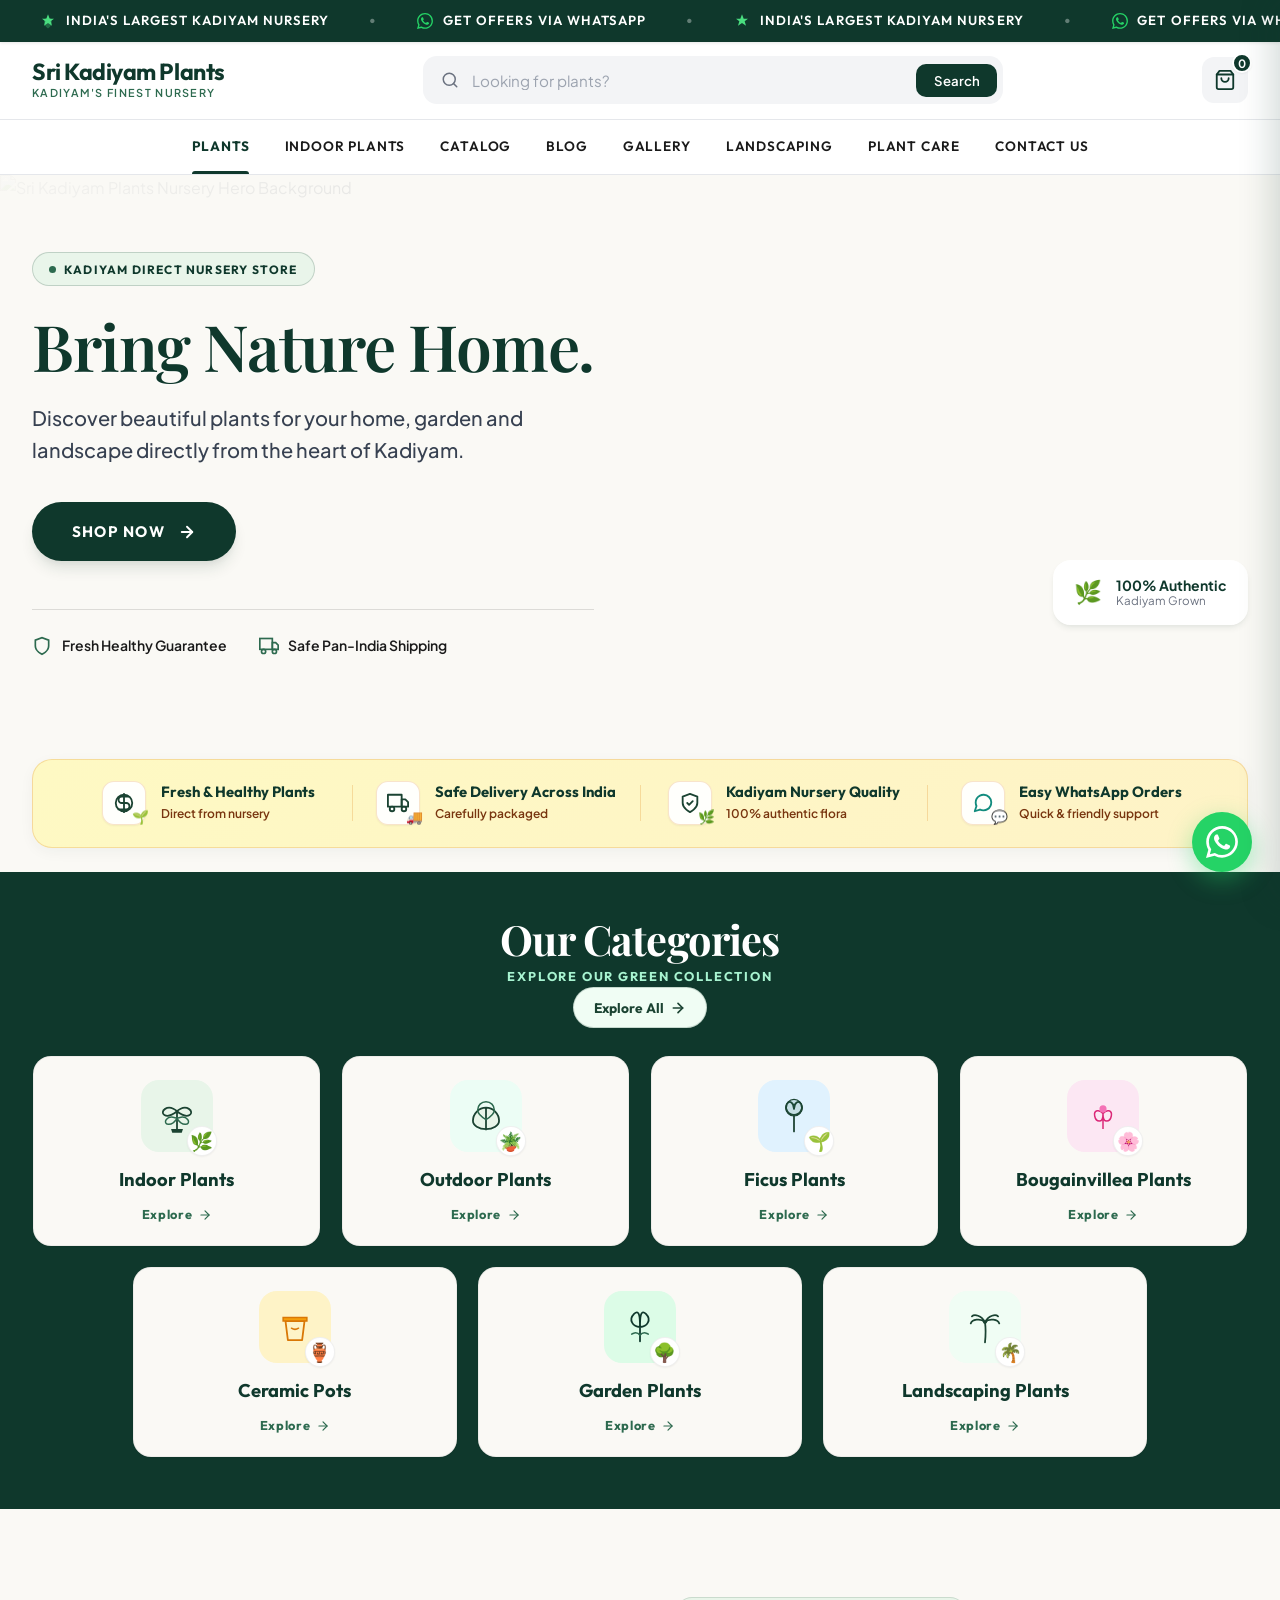
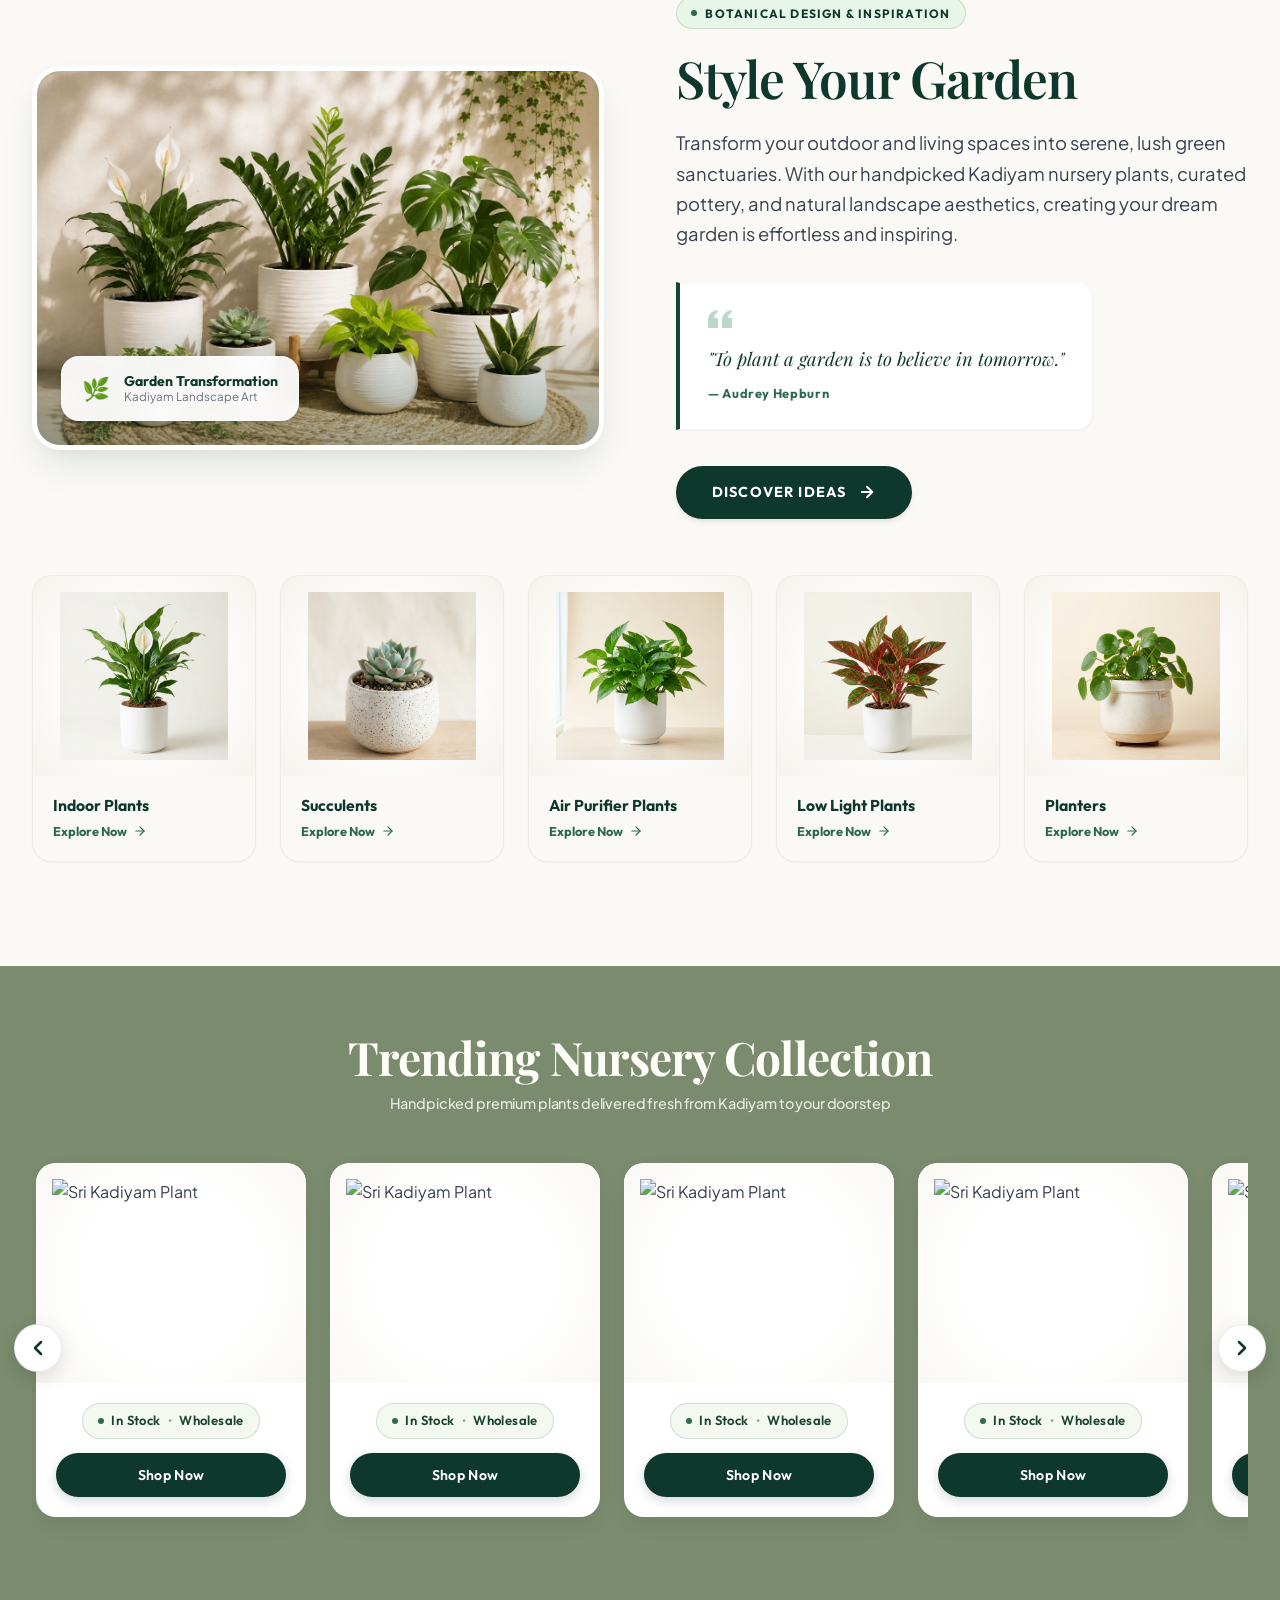
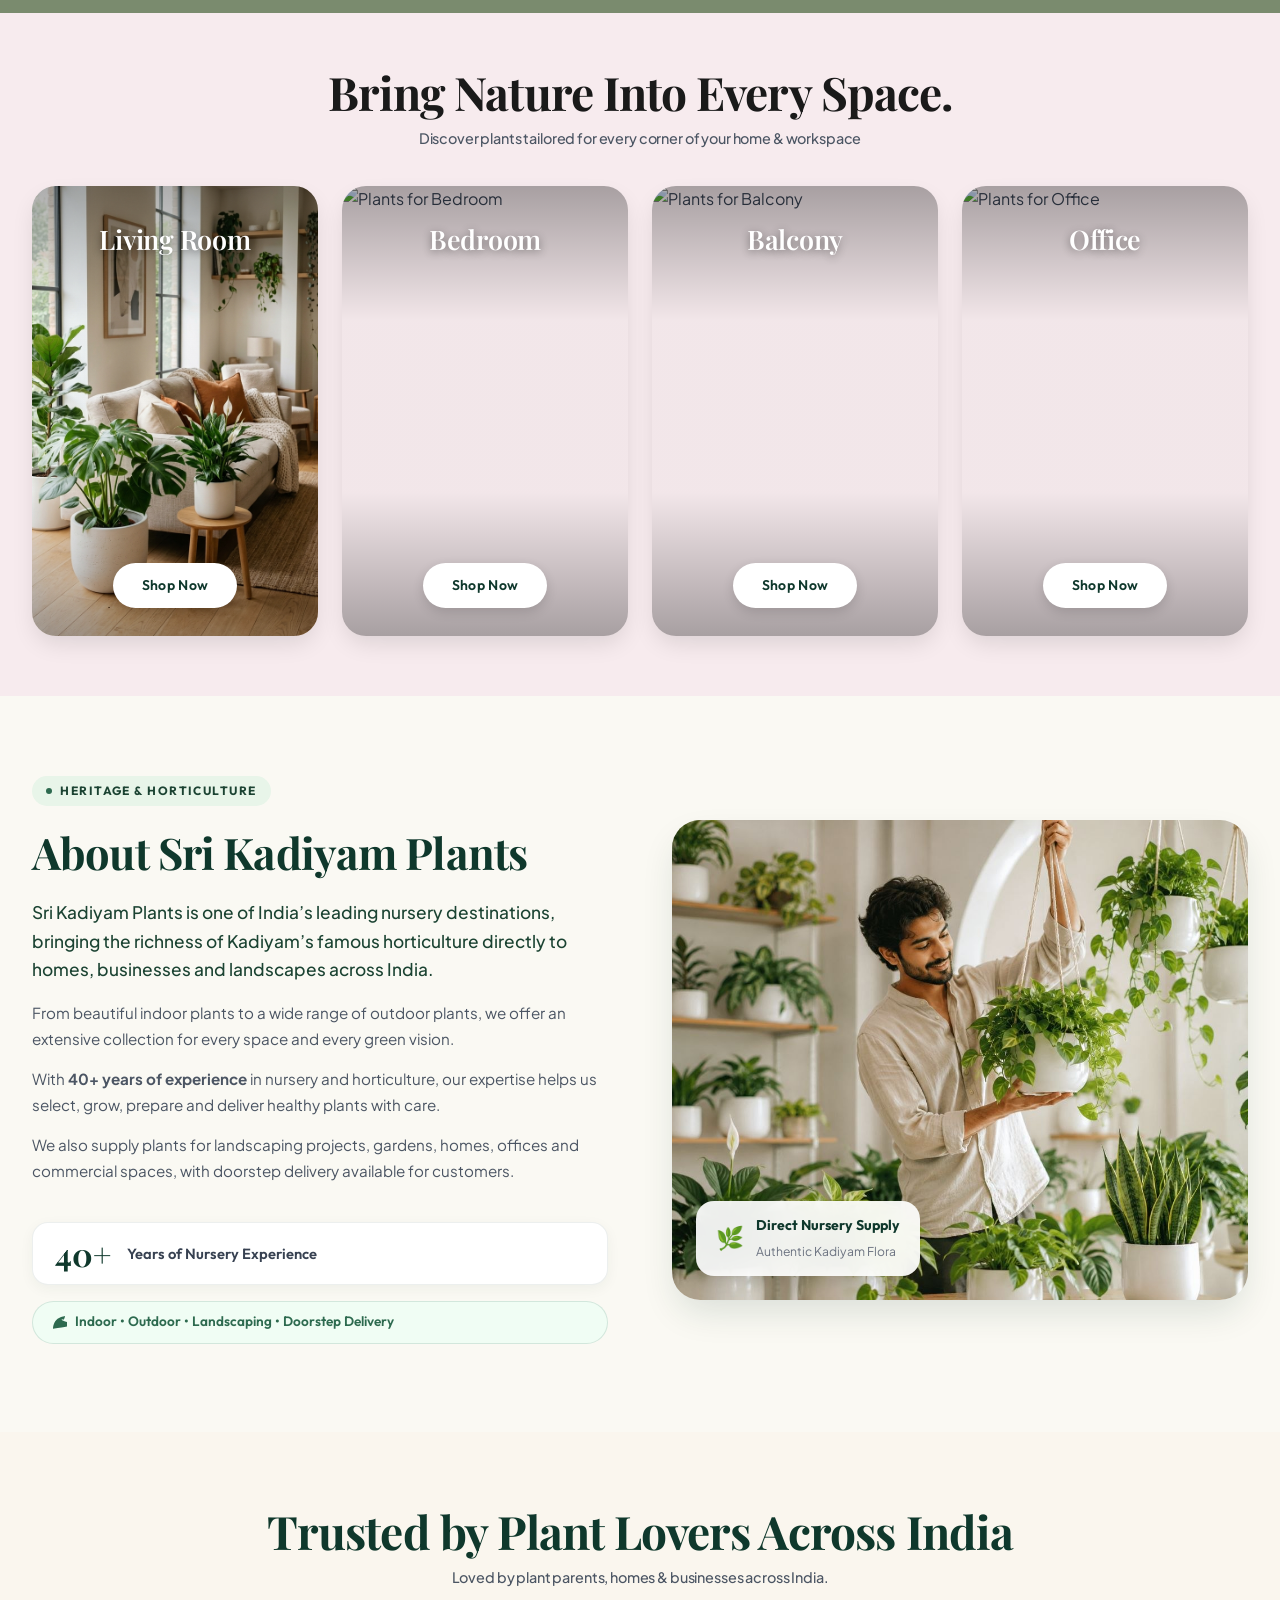
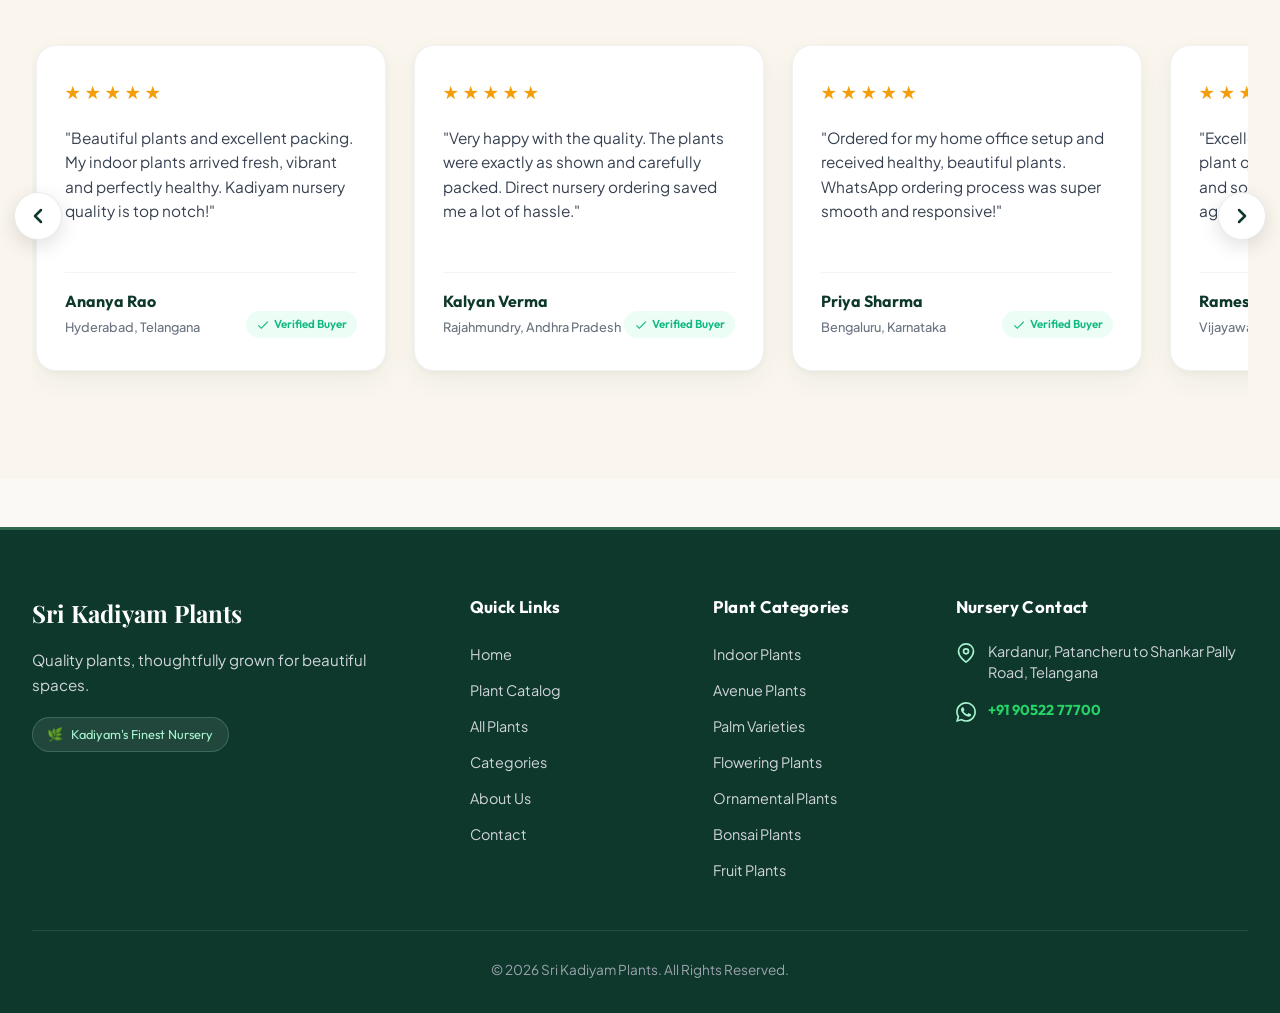
==== index.html @ c0cdcb08 "Initial commit - Sri Kadiyam Plants website with catalog, cart drawer, standardized WhatsApp automat" ====
<!DOCTYPE html>
<html lang="en">
<head>
  <meta charset="UTF-8" />
  <meta name="viewport" content="width=device-width, initial-scale=1.0" />
  <title>Sri Kadiyam Plants - Premium Online Plant Nursery</title>
  <meta name="description" content="Discover beautiful plants for your home, garden and landscape from India's largest Kadiyam nursery. Buy indoor plants, outdoor plants, flowering plants & more online." />
  
  <!-- Preload Critical Above-the-Fold Hero Image -->
  <link rel="preload" as="image" href="191.png" fetchpriority="high">

  <!-- Google Fonts with display=swap for high performance -->
  <link rel="preconnect" href="https://fonts.googleapis.com">
  <link rel="preconnect" href="https://fonts.gstatic.com" crossorigin>
  <link href="https://fonts.googleapis.com/css2?family=Outfit:wght@400;600;700&family=Playfair+Display:wght@600;700&family=Plus+Jakarta+Sans:wght@400;500;600&display=swap" rel="stylesheet">

  <link rel="stylesheet" href="styles.css" />
</head>
<body>

  <!-- ==========================================
       1. TOP GREEN ANNOUNCEMENT MARQUEE BAR
       ========================================== -->
  <div class="announcement-bar" role="region" aria-label="Announcements">
    <div class="marquee-track">
      <div class="marquee-content">
        <span class="announcement-item">
          <svg class="announcement-icon" viewBox="0 0 24 24" fill="none" stroke="currentColor" stroke-width="2" stroke-linecap="round" stroke-linejoin="round">
            <path d="M12 2L9.5 8.5H3L8 12.5L6 19L12 15L18 19L16 12.5L21 8.5H14.5L12 2Z" fill="currentColor" stroke="none"/>
            <path d="M12 22C12 22 7 18 7 13C7 10 9 8 12 8C15 8 17 10 17 13C17 18 12 22 12 22Z" fill="currentColor" opacity="0.3"/>
          </svg>
          INDIA'S LARGEST KADIYAM NURSERY
        </span>
        <span class="announcement-divider">•</span>
        <span class="announcement-item">
          <svg class="announcement-icon whatsapp-icon" viewBox="0 0 24 24" fill="currentColor">
            <path d="M17.472 14.382c-.297-.149-1.758-.867-2.03-.967-.273-.099-.471-.148-.67.15-.197.297-.767.966-.94 1.164-.173.199-.347.223-.644.075-.297-.15-1.255-.463-2.39-1.475-.883-.788-1.48-1.761-1.653-2.059-.173-.297-.018-.458.13-.606.134-.133.298-.347.446-.521.151-.172.2-.296.3-.495.099-.198.05-.372-.025-.521-.075-.148-.669-1.611-.916-2.206-.242-.579-.487-.501-.669-.51l-.57-.01c-.198 0-.52.074-.792.372s-1.04 1.016-1.04 2.479 1.065 2.876 1.213 3.074c.149.198 2.095 3.2 5.076 4.487.709.306 1.263.489 1.694.626.712.226 1.36.194 1.872.118.572-.085 1.758-.719 2.006-1.413.248-.694.248-1.289.173-1.413-.074-.124-.272-.198-.57-.347m-5.421 7.403h-.004a9.87 9.87 0 01-5.031-1.378l-.361-.214-3.741.982.998-3.648-.235-.374a9.86 9.86 0 01-1.51-5.26c.001-5.45 4.436-9.884 9.888-9.884 2.64 0 5.122 1.03 6.988 2.898a9.825 9.825 0 012.893 6.99c-.002 5.45-4.437 9.884-9.885 9.884m8.413-18.297A11.815 11.815 0 0012.05 0C5.495 0 .16 5.335.157 11.892c0 2.096.547 4.142 1.588 5.945L0 24l6.335-1.662a11.87 11.87 0 005.708 1.454h.005c6.554 0 11.89-5.335 11.893-11.893 0-3.178-1.238-6.166-3.487-8.415z"/>
          </svg>
          GET OFFERS VIA WHATSAPP
        </span>
        <span class="announcement-divider">•</span>
        
        <!-- Duplicated items for seamless marquee effect -->
        <span class="announcement-item">
          <svg class="announcement-icon" viewBox="0 0 24 24" fill="none" stroke="currentColor" stroke-width="2" stroke-linecap="round" stroke-linejoin="round">
            <path d="M12 2L9.5 8.5H3L8 12.5L6 19L12 15L18 19L16 12.5L21 8.5H14.5L12 2Z" fill="currentColor" stroke="none"/>
          </svg>
          INDIA'S LARGEST KADIYAM NURSERY
        </span>
        <span class="announcement-divider">•</span>
        <span class="announcement-item">
          <svg class="announcement-icon whatsapp-icon" viewBox="0 0 24 24" fill="currentColor">
            <path d="M17.472 14.382c-.297-.149-1.758-.867-2.03-.967-.273-.099-.471-.148-.67.15-.197.297-.767.966-.94 1.164-.173.199-.347.223-.644.075-.297-.15-1.255-.463-2.39-1.475-.883-.788-1.48-1.761-1.653-2.059-.173-.297-.018-.458.13-.606.134-.133.298-.347.446-.521.151-.172.2-.296.3-.495.099-.198.05-.372-.025-.521-.075-.148-.669-1.611-.916-2.206-.242-.579-.487-.501-.669-.51l-.57-.01c-.198 0-.52.074-.792.372s-1.04 1.016-1.04 2.479 1.065 2.876 1.213 3.074c.149.198 2.095 3.2 5.076 4.487.709.306 1.263.489 1.694.626.712.226 1.36.194 1.872.118.572-.085 1.758-.719 2.006-1.413.248-.694.248-1.289.173-1.413-.074-.124-.272-.198-.57-.347m-5.421 7.403h-.004a9.87 9.87 0 01-5.031-1.378l-.361-.214-3.741.982.998-3.648-.235-.374a9.86 9.86 0 01-1.51-5.26c.001-5.45 4.436-9.884 9.888-9.884 2.64 0 5.122 1.03 6.988 2.898a9.825 9.825 0 012.893 6.99c-.002 5.45-4.437 9.884-9.885 9.884m8.413-18.297A11.815 11.815 0 0012.05 0C5.495 0 .16 5.335.157 11.892c0 2.096.547 4.142 1.588 5.945L0 24l6.335-1.662a11.87 11.87 0 005.708 1.454h.005c6.554 0 11.89-5.335 11.893-11.893 0-3.178-1.238-6.166-3.487-8.415z"/>
          </svg>
          GET OFFERS VIA WHATSAPP
        </span>
        <span class="announcement-divider">•</span>
      </div>
    </div>
  </div>

  <!-- ==========================================
       2. MAIN HEADER
       ========================================== -->
  <header class="main-header">
    <div class="header-container">
      
      <!-- Mobile Hamburger Button -->
      <button class="mobile-menu-btn" id="mobileMenuBtn" aria-label="Toggle navigation menu">
        <svg viewBox="0 0 24 24" width="24" height="24" stroke="currentColor" stroke-width="2" fill="none" stroke-linecap="round" stroke-linejoin="round">
          <line x1="3" y1="12" x2="21" y2="12"></line>
          <line x1="3" y1="6" x2="21" y2="6"></line>
          <line x1="3" y1="18" x2="21" y2="18"></line>
        </svg>
      </button>

      <!-- Logo / Brand Text -->
      <a href="#" class="brand-logo" aria-label="Sri Kadiyam Plants Home">
        <div class="brand-text-container">
          <span class="brand-name">Sri Kadiyam Plants</span>
          <span class="brand-tagline">Kadiyam's Finest Nursery</span>
        </div>
      </a>

      <!-- Horizontal Search Bar -->
      <div class="search-container">
        <form class="search-bar-form" action="#" method="GET" role="search" onsubmit="event.preventDefault();">
          <svg class="search-icon" viewBox="0 0 24 24" fill="none" stroke="currentColor" stroke-width="2" stroke-linecap="round" stroke-linejoin="round">
            <circle cx="11" cy="11" r="8"></circle>
            <line x1="21" y1="21" x2="16.65" y2="16.65"></line>
          </svg>
          <input type="text" class="search-input" placeholder="Looking for plants?" aria-label="Looking for plants?" />
          <button type="submit" class="search-submit-btn" aria-label="Search">Search</button>
        </form>
      </div>

      <!-- Right Side Actions: Shopping Bag ONLY -->
      <div class="header-actions">
        <button class="shopping-bag-btn" id="shoppingBagBtn" aria-label="View Shopping Bag">
          <svg class="bag-icon" viewBox="0 0 24 24" fill="none" stroke="currentColor" stroke-width="2" stroke-linecap="round" stroke-linejoin="round">
            <path d="M6 2L3 6v14a2 2 0 0 0 2 2h14a2 2 0 0 0 2-2V6l-3-4z"></path>
            <line x1="3" y1="6" x2="21" y2="6"></line>
            <path d="M16 10a4 4 0 0 1-8 0"></path>
          </svg>
          <span class="bag-count" id="bagBadgeCount">0</span>
        </button>
      </div>

    </div>
  </header>

  <!-- ==========================================
       3. NAVIGATION BAR
       ========================================== -->
  <nav class="main-nav" id="mainNav" aria-label="Primary Navigation">
    <div class="nav-container">
      <ul class="nav-list">
        <li class="nav-item"><a href="index.html" class="nav-link active">PLANTS</a></li>
        <li class="nav-item"><a href="index.html#categories" class="nav-link">INDOOR PLANTS</a></li>
        <li class="nav-item"><a href="catalog.html" class="nav-link">CATALOG</a></li>
        <li class="nav-item"><a href="#" class="nav-link">BLOG</a></li>
        <li class="nav-item"><a href="#" class="nav-link">GALLERY</a></li>
        <li class="nav-item"><a href="#" class="nav-link">LANDSCAPING</a></li>
        <li class="nav-item"><a href="#" class="nav-link">PLANT CARE</a></li>
        <li class="nav-item"><a href="#" class="nav-link">CONTACT US</a></li>
      </ul>
    </div>
  </nav>

  <!-- Mobile Drawer Overlay -->
  <div class="mobile-nav-overlay" id="mobileNavOverlay"></div>

  <!-- ==========================================
       4. HERO / LANDING AREA
       ========================================== -->
  <main class="hero-section">
    <!-- Full-Width Background Hero Image -->
    <div class="hero-bg-wrapper">
      <img 
        src="176.png" 
        alt="Sri Kadiyam Plants Nursery Hero Background" 
        class="hero-bg-img"
      />
      <div class="hero-bg-overlay"></div>
    </div>

    <!-- Hero Content Overlay Container -->
    <div class="hero-container">
      
      <!-- Hero Content Box -->
      <div class="hero-content">
        <div class="hero-badge">
          <span class="badge-dot"></span>
          KADIYAM DIRECT NURSERY STORE
        </div>
        
        <h1 class="hero-heading">Bring Nature Home.</h1>
        
        <p class="hero-subheading">
          Discover beautiful plants for your home, garden and landscape directly from the heart of Kadiyam.
        </p>
        
        <div class="hero-cta-group">
          <a href="catalog.html" class="btn-shop-now" id="shopNowBtn">
            SHOP NOW
            <svg class="btn-arrow" viewBox="0 0 24 24" fill="none" stroke="currentColor" stroke-width="2.5" stroke-linecap="round" stroke-linejoin="round">
              <line x1="5" y1="12" x2="19" y2="12"></line>
              <polyline points="12 5 19 12 12 19"></polyline>
            </svg>
          </a>
        </div>

        <!-- Trust Highlights -->
        <div class="hero-highlights">
          <div class="highlight-item">
            <svg viewBox="0 0 24 24" fill="none" stroke="currentColor" stroke-width="2">
              <path d="M12 22s8-4 8-10V5l-8-3-8 3v7c0 6 8 10 8 10z"/>
            </svg>
            <span>Fresh Healthy Guarantee</span>
          </div>
          <div class="highlight-item">
            <svg viewBox="0 0 24 24" fill="none" stroke="currentColor" stroke-width="2">
              <rect x="1" y="3" width="15" height="13"></rect>
              <polygon points="16 8 20 8 23 11 23 16 16 16 16 8"></polygon>
              <circle cx="5.5" cy="18.5" r="2.5"></circle>
              <circle cx="18.5" cy="18.5" r="2.5"></circle>
            </svg>
            <span>Safe Pan-India Shipping</span>
          </div>
        </div>

      </div>

      <!-- Floating Feature Badge -->
      <div class="hero-banner-badge">
        <div class="floating-badge">
          <div class="badge-icon">🌿</div>
          <div class="badge-text">
            <strong>100% Authentic</strong>
            <span>Kadiyam Grown</span>
          </div>
        </div>
      </div>

    </div>
  </main>

  <!-- ==========================================
       4.5 INTERMEDIATE FEATURE STRIP
       ========================================== -->
  <section class="feature-strip-section">
    <div class="feature-strip-container">
      <div class="feature-strip-card">
        
        <!-- Feature 1: Fresh & Healthy Plants -->
        <div class="feature-item">
          <div class="feature-icon-badge">
            <svg class="feature-svg" viewBox="0 0 24 24" fill="none" stroke="#1B4332" stroke-width="2" stroke-linecap="round" stroke-linejoin="round">
              <path d="M12 2v20M17 5H9.5a3.5 3.5 0 0 0 0 7h5a3.5 3.5 0 0 1 0 7H6"/>
              <path d="M12 3a9 9 0 0 1 9 9c0 4.97-4.03 9-9 9A9 9 0 0 1 3 12a9 9 0 0 1 9-9z"/>
            </svg>
            <span class="feature-emoji">🌱</span>
          </div>
          <div class="feature-text-group">
            <h3 class="feature-title">Fresh & Healthy Plants</h3>
            <p class="feature-sub">Direct from nursery</p>
          </div>
        </div>

        <div class="feature-divider"></div>

        <!-- Feature 2: Safe Delivery Across India -->
        <div class="feature-item">
          <div class="feature-icon-badge">
            <svg class="feature-svg" viewBox="0 0 24 24" fill="none" stroke="#1B4332" stroke-width="2" stroke-linecap="round" stroke-linejoin="round">
              <rect x="1" y="3" width="15" height="13"></rect>
              <polygon points="16 8 20 8 23 11 23 16 16 16 16 8"></polygon>
              <circle cx="5.5" cy="18.5" r="2.5"></circle>
              <circle cx="18.5" cy="18.5" r="2.5"></circle>
            </svg>
            <span class="feature-emoji">🚚</span>
          </div>
          <div class="feature-text-group">
            <h3 class="feature-title">Safe Delivery Across India</h3>
            <p class="feature-sub">Carefully packaged</p>
          </div>
        </div>

        <div class="feature-divider"></div>

        <!-- Feature 3: Kadiyam Nursery Quality -->
        <div class="feature-item">
          <div class="feature-icon-badge">
            <svg class="feature-svg" viewBox="0 0 24 24" fill="none" stroke="#1B4332" stroke-width="2" stroke-linecap="round" stroke-linejoin="round">
              <path d="M12 22s8-4 8-10V5l-8-3-8 3v7c0 6 8 10 8 10z"/>
              <path d="M9 12l2 2 4-4"/>
            </svg>
            <span class="feature-emoji">🌿</span>
          </div>
          <div class="feature-text-group">
            <h3 class="feature-title">Kadiyam Nursery Quality</h3>
            <p class="feature-sub">100% authentic flora</p>
          </div>
        </div>

        <div class="feature-divider"></div>

        <!-- Feature 4: Easy WhatsApp Orders -->
        <div class="feature-item">
          <div class="feature-icon-badge">
            <svg class="feature-svg" viewBox="0 0 24 24" fill="none" stroke="#128C7E" stroke-width="2" stroke-linecap="round" stroke-linejoin="round">
              <path d="M21 11.5a8.38 8.38 0 0 1-.9 3.8 8.5 8.5 0 0 1-7.6 4.7 8.38 8.38 0 0 1-3.8-.9L3 21l1.9-5.7a8.38 8.38 0 0 1-.9-3.8 8.5 8.5 0 0 1 4.7-7.6 8.38 8.38 0 0 1 3.8-.9h.5a8.48 8.48 0 0 1 8 8v.5z"/>
            </svg>
            <span class="feature-emoji">💬</span>
          </div>
          <div class="feature-text-group">
            <h3 class="feature-title">Easy WhatsApp Orders</h3>
            <p class="feature-sub">Quick & friendly support</p>
          </div>
        </div>

      </div>
    </div>
  </section>

  <!-- ==========================================
       5. OUR CATEGORIES SECTION
       ========================================== -->
  <section class="categories-section" id="categories">
    <div class="categories-container">
      
      <!-- Section Header -->
      <div class="section-header">
        <div>
          <h2 class="section-title">Our Categories</h2>
          <p class="section-subtitle">Explore our green collection</p>
        </div>
        <a href="catalog.html" class="btn-explore-all-cat">
          Explore All
          <svg viewBox="0 0 24 24" width="16" height="16" fill="none" stroke="currentColor" stroke-width="2.5" stroke-linecap="round" stroke-linejoin="round">
            <line x1="5" y1="12" x2="19" y2="12"></line>
            <polyline points="12 5 19 12 12 19"></polyline>
          </svg>
        </a>
      </div>

      <!-- Categories Grid -->
      <div class="categories-grid">
        
        <!-- 1. Indoor Plants -->
        <a href="catalog.html?category=indoor" class="category-card">
          <div class="category-icon-box bg-mint">
            <svg class="category-svg-icon" viewBox="0 0 64 64" fill="none" xmlns="http://www.w3.org/2000/svg">
              <path d="M32 54V24M32 24C32 24 22 14 12 20C2 26 12 40 32 24ZM32 24C32 24 42 14 52 20C62 26 52 40 32 24Z" stroke="#1B4332" stroke-width="3" stroke-linecap="round" stroke-linejoin="round"/>
              <path d="M32 36C32 36 20 30 14 38C8 46 22 52 32 36ZM32 36C32 36 44 30 50 38C56 46 42 52 32 36Z" stroke="#2D6A4F" stroke-width="2.5" stroke-linecap="round" stroke-linejoin="round"/>
              <path d="M22 54H42L40 60H24L22 54Z" fill="#1B4332"/>
            </svg>
            <span class="category-emoji-badge">🌿</span>
          </div>
          <h3 class="category-name">Indoor Plants</h3>
          <span class="category-explore">
            Explore 
            <svg class="explore-arrow" viewBox="0 0 24 24" fill="none" stroke="currentColor" stroke-width="2" stroke-linecap="round" stroke-linejoin="round">
              <line x1="5" y1="12" x2="19" y2="12"></line>
              <polyline points="12 5 19 12 12 19"></polyline>
            </svg>
          </span>
        </a>

        <!-- 2. Outdoor Plants -->
        <a href="catalog.html?category=avenue" class="category-card">
          <div class="category-icon-box bg-sage">
            <svg class="category-svg-icon" viewBox="0 0 64 64" fill="none" xmlns="http://www.w3.org/2000/svg">
              <path d="M32 56V18M32 18C20 18 10 28 10 40C10 48 20 54 32 54C44 54 54 48 54 40C54 28 44 18 32 18Z" fill="#E8F5E9" stroke="#1B4332" stroke-width="3"/>
              <path d="M32 8C24 8 18 14 18 22C18 30 32 38 32 38C32 38 46 30 46 22C46 14 40 8 32 8Z" stroke="#2D6A4F" stroke-width="2.5"/>
            </svg>
            <span class="category-emoji-badge">🪴</span>
          </div>
          <h3 class="category-name">Outdoor Plants</h3>
          <span class="category-explore">
            Explore 
            <svg class="explore-arrow" viewBox="0 0 24 24" fill="none" stroke="currentColor" stroke-width="2" stroke-linecap="round" stroke-linejoin="round">
              <line x1="5" y1="12" x2="19" y2="12"></line>
              <polyline points="12 5 19 12 12 19"></polyline>
            </svg>
          </span>
        </a>

        <!-- 3. Ficus Plants -->
        <a href="catalog.html?category=indoor" class="category-card">
          <div class="category-icon-box bg-forest">
            <svg class="category-svg-icon" viewBox="0 0 64 64" fill="none" xmlns="http://www.w3.org/2000/svg">
              <path d="M32 58V30M32 30C22 30 16 20 20 12C24 4 32 10 32 20M32 30C42 30 48 20 44 12C40 4 32 10 32 20" stroke="#1B4332" stroke-width="3" stroke-linecap="round"/>
              <circle cx="32" cy="18" r="14" fill="#2D6A4F" fill-opacity="0.15" stroke="#1B4332" stroke-width="2"/>
            </svg>
            <span class="category-emoji-badge">🌱</span>
          </div>
          <h3 class="category-name">Ficus Plants</h3>
          <span class="category-explore">
            Explore 
            <svg class="explore-arrow" viewBox="0 0 24 24" fill="none" stroke="currentColor" stroke-width="2" stroke-linecap="round" stroke-linejoin="round">
              <line x1="5" y1="12" x2="19" y2="12"></line>
              <polyline points="12 5 19 12 12 19"></polyline>
            </svg>
          </span>
        </a>

        <!-- 4. Bougainvillea Plants -->
        <a href="catalog.html?category=flowering" class="category-card">
          <div class="category-icon-box bg-rose">
            <svg class="category-svg-icon" viewBox="0 0 64 64" fill="none" xmlns="http://www.w3.org/2000/svg">
              <path d="M32 54V28M32 28C26 20 16 22 18 32C20 42 32 46 32 28ZM32 28C38 20 48 22 46 32C44 42 32 46 32 28Z" fill="#FCE7F3" stroke="#DB2777" stroke-width="2.5"/>
              <circle cx="32" cy="20" r="6" fill="#F472B6"/>
            </svg>
            <span class="category-emoji-badge">🌸</span>
          </div>
          <h3 class="category-name">Bougainvillea Plants</h3>
          <span class="category-explore">
            Explore 
            <svg class="explore-arrow" viewBox="0 0 24 24" fill="none" stroke="currentColor" stroke-width="2" stroke-linecap="round" stroke-linejoin="round">
              <line x1="5" y1="12" x2="19" y2="12"></line>
              <polyline points="12 5 19 12 12 19"></polyline>
            </svg>
          </span>
        </a>

        <!-- 5. Ceramic Pots -->
        <a href="catalog.html?category=ornamental" class="category-card">
          <div class="category-icon-box bg-earth">
            <svg class="category-svg-icon" viewBox="0 0 64 64" fill="none" xmlns="http://www.w3.org/2000/svg">
              <path d="M16 22H48L44 54H20L16 22Z" fill="#FEF3C7" stroke="#D97706" stroke-width="3" stroke-linejoin="round"/>
              <path d="M12 16H52V22H12V16Z" fill="#F59E0B" stroke="#D97706" stroke-width="2.5"/>
              <path d="M26 34C26 34 32 38 38 34" stroke="#D97706" stroke-width="2.5" stroke-linecap="round"/>
            </svg>
            <span class="category-emoji-badge">🏺</span>
          </div>
          <h3 class="category-name">Ceramic Pots</h3>
          <span class="category-explore">
            Explore 
            <svg class="explore-arrow" viewBox="0 0 24 24" fill="none" stroke="currentColor" stroke-width="2" stroke-linecap="round" stroke-linejoin="round">
              <line x1="5" y1="12" x2="19" y2="12"></line>
              <polyline points="12 5 19 12 12 19"></polyline>
            </svg>
          </span>
        </a>

        <!-- 6. Garden Plants -->
        <a href="catalog.html?category=all" class="category-card">
          <div class="category-icon-box bg-garden">
            <svg class="category-svg-icon" viewBox="0 0 64 64" fill="none" xmlns="http://www.w3.org/2000/svg">
              <path d="M32 56V32M32 32C20 32 12 20 22 10C32 0 32 20 32 32ZM32 32C44 32 52 20 42 10C32 0 32 20 32 32Z" stroke="#0F382C" stroke-width="3" stroke-linecap="round"/>
              <path d="M18 44C18 44 26 38 32 46C38 38 46 44 46 44" stroke="#2D6A4F" stroke-width="2.5" stroke-linecap="round"/>
            </svg>
            <span class="category-emoji-badge">🌳</span>
          </div>
          <h3 class="category-name">Garden Plants</h3>
          <span class="category-explore">
            Explore 
            <svg class="explore-arrow" viewBox="0 0 24 24" fill="none" stroke="currentColor" stroke-width="2" stroke-linecap="round" stroke-linejoin="round">
              <line x1="5" y1="12" x2="19" y2="12"></line>
              <polyline points="12 5 19 12 12 19"></polyline>
            </svg>
          </span>
        </a>

        <!-- 7. Landscaping Plants -->
        <a href="catalog.html?category=palms" class="category-card">
          <div class="category-icon-box bg-palm">
            <svg class="category-svg-icon" viewBox="0 0 64 64" fill="none" xmlns="http://www.w3.org/2000/svg">
              <path d="M32 58C32 58 34 38 32 24M32 24C24 16 10 20 8 26M32 24C40 16 54 20 56 26M32 24C26 12 14 10 10 14M32 24C38 12 50 10 54 14" stroke="#1B4332" stroke-width="3" stroke-linecap="round"/>
              <circle cx="32" cy="24" r="3" fill="#1B4332"/>
            </svg>
            <span class="category-emoji-badge">🌴</span>
          </div>
          <h3 class="category-name">Landscaping Plants</h3>
          <span class="category-explore">
            Explore 
            <svg class="explore-arrow" viewBox="0 0 24 24" fill="none" stroke="currentColor" stroke-width="2" stroke-linecap="round" stroke-linejoin="round">
              <line x1="5" y1="12" x2="19" y2="12"></line>
              <polyline points="12 5 19 12 12 19"></polyline>
            </svg>
          </span>
        </a>

      </div>

    </div>
  </section>

  <!-- ==========================================
       6. STYLE YOUR GARDEN SECTION
       ========================================== -->
  <section class="style-garden-section" id="style-garden">
    <div class="style-garden-container">
      
      <!-- Left Column: Main Visual Image Container (177.png) -->
      <div class="style-garden-visual">
        <div class="style-image-wrapper">
          <img 
            src="177.png" 
            alt="Style Your Garden - Sri Kadiyam Plants" 
            class="style-garden-img"
          />
          <div class="image-gradient-shade"></div>
          
          <!-- Subtle Floating Plant Accent Badge -->
          <div class="style-floating-accent">
            <span class="accent-leaf">🌿</span>
            <div class="accent-info">
              <strong>Garden Transformation</strong>
              <span>Kadiyam Landscape Art</span>
            </div>
          </div>
        </div>
      </div>

      <!-- Right Column: Content & Quote -->
      <div class="style-garden-content">
        <div class="style-badge-tag">
          <span class="tag-dot"></span>
          BOTANICAL DESIGN & INSPIRATION
        </div>

        <h2 class="style-garden-heading">Style Your Garden</h2>
        
        <p class="style-garden-desc">
          Transform your outdoor and living spaces into serene, lush green sanctuaries. With our handpicked Kadiyam nursery plants, curated pottery, and natural landscape aesthetics, creating your dream garden is effortless and inspiring.
        </p>

        <!-- Stylish Garden Quote Box -->
        <blockquote class="style-garden-quote">
          <svg class="quote-mark-icon" viewBox="0 0 24 24" fill="currentColor">
            <path d="M14.017 21v-7.391c0-5.704 3.731-9.57 8.983-10.609l.995 2.151c-2.432.917-3.995 3.638-3.995 5.849h4v10h-9.983zm-14.017 0v-7.391c0-5.704 3.748-9.57 9-10.609l.996 2.151c-2.433.917-3.996 3.638-3.996 5.849h3.983v10h-9.983z"/>
          </svg>
          <p class="quote-text">"To plant a garden is to believe in tomorrow."</p>
          <cite class="quote-author">— Audrey Hepburn</cite>
        </blockquote>

        <!-- Discover Ideas Link/CTA -->
        <div class="style-cta-wrapper">
          <a href="catalog.html" class="btn-discover-garden">
            Discover Ideas
            <svg class="btn-arrow" viewBox="0 0 24 24" fill="none" stroke="currentColor" stroke-width="2.5" stroke-linecap="round" stroke-linejoin="round">
              <line x1="5" y1="12" x2="19" y2="12"></line>
              <polyline points="12 5 19 12 12 19"></polyline>
            </svg>
          </a>
        </div>

      </div>

    </div>

    <!-- Wide Horizontal Indoor-Plant Category Showcase (Full width across bottom of section) -->
    <div class="style-showcase-container">
      <div class="style-showcase-grid">
        
        <!-- Card 1: Indoor Plants -->
        <a href="catalog.html?category=indoor" class="showcase-card">
          <div class="showcase-img-box">
            <img src="cat_indoor_plants.png" alt="Indoor Plants in modern ceramic pot" class="showcase-img" />
          </div>
          <div class="showcase-card-body">
            <h3 class="showcase-card-title">Indoor Plants</h3>
            <span class="showcase-card-link">
              Explore Now 
              <svg class="showcase-arrow" viewBox="0 0 24 24" fill="none" stroke="currentColor" stroke-width="2" stroke-linecap="round" stroke-linejoin="round">
                <line x1="5" y1="12" x2="19" y2="12"></line>
                <polyline points="12 5 19 12 12 19"></polyline>
              </svg>
            </span>
          </div>
        </a>

        <!-- Card 2: Succulents -->
        <a href="catalog.html?category=indoor" class="showcase-card">
          <div class="showcase-img-box">
            <img src="cat_succulents.png" alt="Succulents in speckled planter" class="showcase-img" />
          </div>
          <div class="showcase-card-body">
            <h3 class="showcase-card-title">Succulents</h3>
            <span class="showcase-card-link">
              Explore Now 
              <svg class="showcase-arrow" viewBox="0 0 24 24" fill="none" stroke="currentColor" stroke-width="2" stroke-linecap="round" stroke-linejoin="round">
                <line x1="5" y1="12" x2="19" y2="12"></line>
                <polyline points="12 5 19 12 12 19"></polyline>
              </svg>
            </span>
          </div>
        </a>

        <!-- Card 3: Air Purifier Plants -->
        <a href="catalog.html?category=indoor" class="showcase-card">
          <div class="showcase-img-box">
            <img src="cat_air_purifiers.png" alt="Air Purifier Plants" class="showcase-img" />
          </div>
          <div class="showcase-card-body">
            <h3 class="showcase-card-title">Air Purifier Plants</h3>
            <span class="showcase-card-link">
              Explore Now 
              <svg class="showcase-arrow" viewBox="0 0 24 24" fill="none" stroke="currentColor" stroke-width="2" stroke-linecap="round" stroke-linejoin="round">
                <line x1="5" y1="12" x2="19" y2="12"></line>
                <polyline points="12 5 19 12 12 19"></polyline>
              </svg>
            </span>
          </div>
        </a>

        <!-- Card 4: Low Light Plants -->
        <a href="catalog.html?category=indoor" class="showcase-card">
          <div class="showcase-img-box">
            <img src="cat_low_light.png" alt="Low Light Plants" class="showcase-img" />
          </div>
          <div class="showcase-card-body">
            <h3 class="showcase-card-title">Low Light Plants</h3>
            <span class="showcase-card-link">
              Explore Now 
              <svg class="showcase-arrow" viewBox="0 0 24 24" fill="none" stroke="currentColor" stroke-width="2" stroke-linecap="round" stroke-linejoin="round">
                <line x1="5" y1="12" x2="19" y2="12"></line>
                <polyline points="12 5 19 12 12 19"></polyline>
              </svg>
            </span>
          </div>
        </a>

        <!-- Card 5: Planters -->
        <a href="catalog.html?category=ornamental" class="showcase-card">
          <div class="showcase-img-box">
            <img src="cat_planters.png" alt="Planters" class="showcase-img" />
          </div>
          <div class="showcase-card-body">
            <h3 class="showcase-card-title">Planters</h3>
            <span class="showcase-card-link">
              Explore Now 
              <svg class="showcase-arrow" viewBox="0 0 24 24" fill="none" stroke="currentColor" stroke-width="2" stroke-linecap="round" stroke-linejoin="round">
                <line x1="5" y1="12" x2="19" y2="12"></line>
                <polyline points="12 5 19 12 12 19"></polyline>
              </svg>
            </span>
          </div>
        </a>

      </div>
    </div>
  </section>

  <!-- ==========================================
       6.5 TRENDING NURSERY COLLECTION CAROUSEL SECTION
       ========================================== -->
  <section class="trending-collection-section" id="trending-collection">
    <div class="trending-collection-container">
      
      <!-- Section Header -->
      <div class="trending-header">
        <h2 class="trending-title">Trending Nursery Collection</h2>
        <p class="trending-subtitle">Handpicked premium plants delivered fresh from Kadiyam to your doorstep</p>
      </div>

      <!-- Carousel Wrapper with Left & Right Circular Nav Buttons -->
      <div class="trending-carousel-wrapper">
        
        <button class="carousel-nav-btn prev-btn" id="trendingPrevBtn" aria-label="Previous products">
          <svg viewBox="0 0 24 24" width="24" height="24" fill="none" stroke="currentColor" stroke-width="2.5" stroke-linecap="round" stroke-linejoin="round">
            <polyline points="15 18 9 12 15 6"></polyline>
          </svg>
        </button>

        <div class="trending-carousel-track" id="trendingCarouselTrack">
          
          <!-- Card 1 -->
          <div class="trending-card">
            <div class="trending-img-box">
              <img src="image copy 150.png" alt="Sri Kadiyam Plant" class="trending-img" />
            </div>
            <div class="trending-card-body">
              <div class="trending-badge-tag">
                <span class="stock-dot"></span>
                <span class="stock-text">In Stock</span>
                <span class="badge-sep">•</span>
                <span class="wholesale-text">Wholesale</span>
              </div>
              <a href="https://wa.me/919052277700?text=Hello%2C%20I%20am%20interested%20in%20ordering%20plants%20from%20the%20Trending%20Nursery%20Collection" target="_blank" rel="noopener noreferrer" class="btn-trending-shop">
                Shop Now
              </a>
            </div>
          </div>

          <!-- Card 2 -->
          <div class="trending-card">
            <div class="trending-img-box">
              <img src="image copy 151.png" alt="Sri Kadiyam Plant" class="trending-img" />
            </div>
            <div class="trending-card-body">
              <div class="trending-badge-tag">
                <span class="stock-dot"></span>
                <span class="stock-text">In Stock</span>
                <span class="badge-sep">•</span>
                <span class="wholesale-text">Wholesale</span>
              </div>
              <a href="https://wa.me/919052277700?text=Hello%2C%20I%20am%20interested%20in%20ordering%20plants%20from%20the%20Trending%20Nursery%20Collection" target="_blank" rel="noopener noreferrer" class="btn-trending-shop">
                Shop Now
              </a>
            </div>
          </div>

          <!-- Card 3 -->
          <div class="trending-card">
            <div class="trending-img-box">
              <img src="image copy 152.png" alt="Sri Kadiyam Plant" class="trending-img" />
            </div>
            <div class="trending-card-body">
              <div class="trending-badge-tag">
                <span class="stock-dot"></span>
                <span class="stock-text">In Stock</span>
                <span class="badge-sep">•</span>
                <span class="wholesale-text">Wholesale</span>
              </div>
              <a href="https://wa.me/919052277700?text=Hello%2C%20I%20am%20interested%20in%20ordering%20plants%20from%20the%20Trending%20Nursery%20Collection" target="_blank" rel="noopener noreferrer" class="btn-trending-shop">
                Shop Now
              </a>
            </div>
          </div>

          <!-- Card 4 -->
          <div class="trending-card">
            <div class="trending-img-box">
              <img src="image copy 153.png" alt="Sri Kadiyam Plant" class="trending-img" />
            </div>
            <div class="trending-card-body">
              <div class="trending-badge-tag">
                <span class="stock-dot"></span>
                <span class="stock-text">In Stock</span>
                <span class="badge-sep">•</span>
                <span class="wholesale-text">Wholesale</span>
              </div>
              <a href="https://wa.me/919052277700?text=Hello%2C%20I%20am%20interested%20in%20ordering%20plants%20from%20the%20Trending%20Nursery%20Collection" target="_blank" rel="noopener noreferrer" class="btn-trending-shop">
                Shop Now
              </a>
            </div>
          </div>

          <!-- Card 5 -->
          <div class="trending-card">
            <div class="trending-img-box">
              <img src="image copy 154.png" alt="Sri Kadiyam Plant" class="trending-img" />
            </div>
            <div class="trending-card-body">
              <div class="trending-badge-tag">
                <span class="stock-dot"></span>
                <span class="stock-text">In Stock</span>
                <span class="badge-sep">•</span>
                <span class="wholesale-text">Wholesale</span>
              </div>
              <a href="https://wa.me/919052277700?text=Hello%2C%20I%20am%20interested%20in%20ordering%20plants%20from%20the%20Trending%20Nursery%20Collection" target="_blank" rel="noopener noreferrer" class="btn-trending-shop">
                Shop Now
              </a>
            </div>
          </div>

          <!-- Card 6 -->
          <div class="trending-card">
            <div class="trending-img-box">
              <img src="image copy 155.png" alt="Sri Kadiyam Plant" class="trending-img" />
            </div>
            <div class="trending-card-body">
              <div class="trending-badge-tag">
                <span class="stock-dot"></span>
                <span class="stock-text">In Stock</span>
                <span class="badge-sep">•</span>
                <span class="wholesale-text">Wholesale</span>
              </div>
              <a href="https://wa.me/919052277700?text=Hello%2C%20I%20am%20interested%20in%20ordering%20plants%20from%20the%20Trending%20Nursery%20Collection" target="_blank" rel="noopener noreferrer" class="btn-trending-shop">
                Shop Now
              </a>
            </div>
          </div>

          <!-- Card 7 -->
          <div class="trending-card">
            <div class="trending-img-box">
              <img src="image copy 156.png" alt="Sri Kadiyam Plant" class="trending-img" />
            </div>
            <div class="trending-card-body">
              <div class="trending-badge-tag">
                <span class="stock-dot"></span>
                <span class="stock-text">In Stock</span>
                <span class="badge-sep">•</span>
                <span class="wholesale-text">Wholesale</span>
              </div>
              <a href="https://wa.me/919052277700?text=Hello%2C%20I%20am%20interested%20in%20ordering%20plants%20from%20the%20Trending%20Nursery%20Collection" target="_blank" rel="noopener noreferrer" class="btn-trending-shop">
                Shop Now
              </a>
            </div>
          </div>

          <!-- Card 8 -->
          <div class="trending-card">
            <div class="trending-img-box">
              <img src="image copy 157.png" alt="Sri Kadiyam Plant" class="trending-img" />
            </div>
            <div class="trending-card-body">
              <div class="trending-badge-tag">
                <span class="stock-dot"></span>
                <span class="stock-text">In Stock</span>
                <span class="badge-sep">•</span>
                <span class="wholesale-text">Wholesale</span>
              </div>
              <a href="https://wa.me/919052277700?text=Hello%2C%20I%20am%20interested%20in%20ordering%20plants%20from%20the%20Trending%20Nursery%20Collection" target="_blank" rel="noopener noreferrer" class="btn-trending-shop">
                Shop Now
              </a>
            </div>
          </div>

          <!-- Card 9 -->
          <div class="trending-card">
            <div class="trending-img-box">
              <img src="image copy 158.png" alt="Sri Kadiyam Plant" class="trending-img" />
            </div>
            <div class="trending-card-body">
              <div class="trending-badge-tag">
                <span class="stock-dot"></span>
                <span class="stock-text">In Stock</span>
                <span class="badge-sep">•</span>
                <span class="wholesale-text">Wholesale</span>
              </div>
              <a href="https://wa.me/919052277700?text=Hello%2C%20I%20am%20interested%20in%20ordering%20plants%20from%20the%20Trending%20Nursery%20Collection" target="_blank" rel="noopener noreferrer" class="btn-trending-shop">
                Shop Now
              </a>
            </div>
          </div>

          <!-- Card 10 -->
          <div class="trending-card">
            <div class="trending-img-box">
              <img src="image copy 159.png" alt="Sri Kadiyam Plant" class="trending-img" />
            </div>
            <div class="trending-card-body">
              <div class="trending-badge-tag">
                <span class="stock-dot"></span>
                <span class="stock-text">In Stock</span>
                <span class="badge-sep">•</span>
                <span class="wholesale-text">Wholesale</span>
              </div>
              <a href="https://wa.me/919052277700?text=Hello%2C%20I%20am%20interested%20in%20ordering%20plants%20from%20the%20Trending%20Nursery%20Collection" target="_blank" rel="noopener noreferrer" class="btn-trending-shop">
                Shop Now
              </a>
            </div>
          </div>

          <!-- Card 11 -->
          <div class="trending-card">
            <div class="trending-img-box">
              <img src="image copy 160.png" alt="Sri Kadiyam Plant" class="trending-img" />
            </div>
            <div class="trending-card-body">
              <div class="trending-badge-tag">
                <span class="stock-dot"></span>
                <span class="stock-text">In Stock</span>
                <span class="badge-sep">•</span>
                <span class="wholesale-text">Wholesale</span>
              </div>
              <a href="https://wa.me/919052277700?text=Hello%2C%20I%20am%20interested%20in%20ordering%20plants%20from%20the%20Trending%20Nursery%20Collection" target="_blank" rel="noopener noreferrer" class="btn-trending-shop">
                Shop Now
              </a>
            </div>
          </div>

          <!-- Card 12 -->
          <div class="trending-card">
            <div class="trending-img-box">
              <img src="image copy 130.png" alt="Sri Kadiyam Plant" class="trending-img" />
            </div>
            <div class="trending-card-body">
              <div class="trending-badge-tag">
                <span class="stock-dot"></span>
                <span class="stock-text">In Stock</span>
                <span class="badge-sep">•</span>
                <span class="wholesale-text">Wholesale</span>
              </div>
              <a href="https://wa.me/919052277700?text=Hello%2C%20I%20am%20interested%20in%20ordering%20plants%20from%20the%20Trending%20Nursery%20Collection" target="_blank" rel="noopener noreferrer" class="btn-trending-shop">
                Shop Now
              </a>
            </div>
          </div>

          <!-- Card 13 -->
          <div class="trending-card">
            <div class="trending-img-box">
              <img src="image copy 132.png" alt="Sri Kadiyam Plant" class="trending-img" />
            </div>
            <div class="trending-card-body">
              <div class="trending-badge-tag">
                <span class="stock-dot"></span>
                <span class="stock-text">In Stock</span>
                <span class="badge-sep">•</span>
                <span class="wholesale-text">Wholesale</span>
              </div>
              <a href="https://wa.me/919052277700?text=Hello%2C%20I%20am%20interested%20in%20ordering%20plants%20from%20the%20Trending%20Nursery%20Collection" target="_blank" rel="noopener noreferrer" class="btn-trending-shop">
                Shop Now
              </a>
            </div>
          </div>

          <!-- Card 14 -->
          <div class="trending-card">
            <div class="trending-img-box">
              <img src="image copy 134.png" alt="Sri Kadiyam Plant" class="trending-img" />
            </div>
            <div class="trending-card-body">
              <div class="trending-badge-tag">
                <span class="stock-dot"></span>
                <span class="stock-text">In Stock</span>
                <span class="badge-sep">•</span>
                <span class="wholesale-text">Wholesale</span>
              </div>
              <a href="https://wa.me/919052277700?text=Hello%2C%20I%20am%20interested%20in%20ordering%20plants%20from%20the%20Trending%20Nursery%20Collection" target="_blank" rel="noopener noreferrer" class="btn-trending-shop">
                Shop Now
              </a>
            </div>
          </div>

          <!-- Card 15 -->
          <div class="trending-card">
            <div class="trending-img-box">
              <img src="image copy 136.png" alt="Sri Kadiyam Plant" class="trending-img" />
            </div>
            <div class="trending-card-body">
              <div class="trending-badge-tag">
                <span class="stock-dot"></span>
                <span class="stock-text">In Stock</span>
                <span class="badge-sep">•</span>
                <span class="wholesale-text">Wholesale</span>
              </div>
              <a href="https://wa.me/919052277700?text=Hello%2C%20I%20am%20interested%20in%20ordering%20plants%20from%20the%20Trending%20Nursery%20Collection" target="_blank" rel="noopener noreferrer" class="btn-trending-shop">
                Shop Now
              </a>
            </div>
          </div>

          <!-- Card 16 -->
          <div class="trending-card">
            <div class="trending-img-box">
              <img src="image copy 138.png" alt="Sri Kadiyam Plant" class="trending-img" />
            </div>
            <div class="trending-card-body">
              <div class="trending-badge-tag">
                <span class="stock-dot"></span>
                <span class="stock-text">In Stock</span>
                <span class="badge-sep">•</span>
                <span class="wholesale-text">Wholesale</span>
              </div>
              <a href="https://wa.me/919052277700?text=Hello%2C%20I%20am%20interested%20in%20ordering%20plants%20from%20the%20Trending%20Nursery%20Collection" target="_blank" rel="noopener noreferrer" class="btn-trending-shop">
                Shop Now
              </a>
            </div>
          </div>

          <!-- Card 17 -->
          <div class="trending-card">
            <div class="trending-img-box">
              <img src="image copy 140.png" alt="Sri Kadiyam Plant" class="trending-img" />
            </div>
            <div class="trending-card-body">
              <div class="trending-badge-tag">
                <span class="stock-dot"></span>
                <span class="stock-text">In Stock</span>
                <span class="badge-sep">•</span>
                <span class="wholesale-text">Wholesale</span>
              </div>
              <a href="https://wa.me/919052277700?text=Hello%2C%20I%20am%20interested%20in%20ordering%20plants%20from%20the%20Trending%20Nursery%20Collection" target="_blank" rel="noopener noreferrer" class="btn-trending-shop">
                Shop Now
              </a>
            </div>
          </div>

          <!-- Card 18 -->
          <div class="trending-card">
            <div class="trending-img-box">
              <img src="image copy 142.png" alt="Sri Kadiyam Plant" class="trending-img" />
            </div>
            <div class="trending-card-body">
              <div class="trending-badge-tag">
                <span class="stock-dot"></span>
                <span class="stock-text">In Stock</span>
                <span class="badge-sep">•</span>
                <span class="wholesale-text">Wholesale</span>
              </div>
              <a href="https://wa.me/919052277700?text=Hello%2C%20I%20am%20interested%20in%20ordering%20plants%20from%20the%20Trending%20Nursery%20Collection" target="_blank" rel="noopener noreferrer" class="btn-trending-shop">
                Shop Now
              </a>
            </div>
          </div>

          <!-- Card 19 -->
          <div class="trending-card">
            <div class="trending-img-box">
              <img src="image copy 145.png" alt="Sri Kadiyam Plant" class="trending-img" />
            </div>
            <div class="trending-card-body">
              <div class="trending-badge-tag">
                <span class="stock-dot"></span>
                <span class="stock-text">In Stock</span>
                <span class="badge-sep">•</span>
                <span class="wholesale-text">Wholesale</span>
              </div>
              <a href="https://wa.me/919052277700?text=Hello%2C%20I%20am%20interested%20in%20ordering%20plants%20from%20the%20Trending%20Nursery%20Collection" target="_blank" rel="noopener noreferrer" class="btn-trending-shop">
                Shop Now
              </a>
            </div>
          </div>

          <!-- Card 20 -->
          <div class="trending-card">
            <div class="trending-img-box">
              <img src="image copy 148.png" alt="Sri Kadiyam Plant" class="trending-img" />
            </div>
            <div class="trending-card-body">
              <div class="trending-badge-tag">
                <span class="stock-dot"></span>
                <span class="stock-text">In Stock</span>
                <span class="badge-sep">•</span>
                <span class="wholesale-text">Wholesale</span>
              </div>
              <a href="https://wa.me/919052277700?text=Hello%2C%20I%20am%20interested%20in%20ordering%20plants%20from%20the%20Trending%20Nursery%20Collection" target="_blank" rel="noopener noreferrer" class="btn-trending-shop">
                Shop Now
              </a>
            </div>
          </div>

        </div>

        <button class="carousel-nav-btn next-btn" id="trendingNextBtn" aria-label="Next products">
          <svg viewBox="0 0 24 24" width="24" height="24" fill="none" stroke="currentColor" stroke-width="2.5" stroke-linecap="round" stroke-linejoin="round">
            <polyline points="9 18 15 12 9 6"></polyline>
          </svg>
        </button>

      </div>

    </div>
  </section>

  <!-- ==========================================
       7. SPACES SECTION: BRING NATURE INTO EVERY SPACE
       ========================================== -->
  <section class="spaces-section" id="spaces">
    <div class="spaces-container">
      
      <!-- Section Header -->
      <div class="spaces-header">
        <h2 class="spaces-title">Bring Nature Into Every Space.</h2>
        <p class="spaces-subtitle">Discover plants tailored for every corner of your home & workspace</p>
      </div>

      <!-- 4 Vertical Image Cards Grid -->
      <div class="spaces-grid">
        
        <!-- Card 1: Living Room -->
        <div class="space-card">
          <div class="space-img-wrapper">
            <img src="space_living_room.png" alt="Plants for Living Room" class="space-img" />
            <div class="space-card-overlay"></div>
          </div>
          <div class="space-card-content">
            <h3 class="space-name">Living Room</h3>
            <a href="catalog.html?category=indoor" class="btn-space-shop">Shop Now</a>
          </div>
        </div>

        <!-- Card 2: Bedroom -->
        <div class="space-card">
          <div class="space-img-wrapper">
            <img src="space_bedroom.png" alt="Plants for Bedroom" class="space-img" />
            <div class="space-card-overlay"></div>
          </div>
          <div class="space-card-content">
            <h3 class="space-name">Bedroom</h3>
            <a href="catalog.html?category=indoor" class="btn-space-shop">Shop Now</a>
          </div>
        </div>

        <!-- Card 3: Balcony -->
        <div class="space-card">
          <div class="space-img-wrapper">
            <img src="space_balcony.png" alt="Plants for Balcony" class="space-img" />
            <div class="space-card-overlay"></div>
          </div>
          <div class="space-card-content">
            <h3 class="space-name">Balcony</h3>
            <a href="catalog.html?category=flowering" class="btn-space-shop">Shop Now</a>
          </div>
        </div>

        <!-- Card 4: Office -->
        <div class="space-card">
          <div class="space-img-wrapper">
            <img src="space_office.png" alt="Plants for Office" class="space-img" />
            <div class="space-card-overlay"></div>
          </div>
          <div class="space-card-content">
            <h3 class="space-name">Office</h3>
            <a href="catalog.html?category=indoor" class="btn-space-shop">Shop Now</a>
          </div>
        </div>

      </div>

  </section>

  <!-- ==========================================
       7.5 ABOUT SRI KADIYAM PLANTS SECTION
       ========================================== -->
  <section class="about-section" id="about">
    <div class="about-container">
      
      <!-- Left Column: Copy & Experience Badge -->
      <div class="about-content">
        
        <div class="about-badge-tag">
          <span class="tag-dot"></span>
          HERITAGE & HORTICULTURE
        </div>

        <h2 class="about-title">About Sri Kadiyam Plants</h2>
        
        <p class="about-lead-text">
          Sri Kadiyam Plants is one of India’s leading nursery destinations, bringing the richness of Kadiyam’s famous horticulture directly to homes, businesses and landscapes across India.
        </p>

        <p class="about-body-text">
          From beautiful indoor plants to a wide range of outdoor plants, we offer an extensive collection for every space and every green vision.
        </p>

        <p class="about-body-text">
          With <strong>40+ years of experience</strong> in nursery and horticulture, our expertise helps us select, grow, prepare and deliver healthy plants with care.
        </p>

        <p class="about-body-text">
          We also supply plants for landscaping projects, gardens, homes, offices and commercial spaces, with doorstep delivery available for customers.
        </p>

        <!-- Highlights Row: 40+ Years Badge & Categories Tag -->
        <div class="about-highlights-group">
          
          <div class="about-stat-card">
            <div class="stat-number">40+</div>
            <div class="stat-label">Years of Nursery Experience</div>
          </div>

          <div class="about-categories-pill">
            <svg class="pill-leaf-icon" viewBox="0 0 24 24" width="16" height="16" fill="currentColor">
              <path d="M17 8C8 10 59 16.5 3 22C3 22 3 14 8 9C13 4 21 3 21 3C21 3 20 11 17 8Z"/>
            </svg>
            <span>Indoor • Outdoor • Landscaping • Doorstep Delivery</span>
          </div>

        </div>

      </div>

      <!-- Right Column: Premium Nursery Image -->
      <div class="about-visual">
        <div class="about-img-wrapper">
          <img 
            src="191.png" 
            alt="Sri Kadiyam Plants Nursery Experience" 
            class="about-img"
          />
          <div class="about-floating-accent">
            <span class="accent-icon">🌿</span>
            <div class="accent-text">
              <strong>Direct Nursery Supply</strong>
              <span>Authentic Kadiyam Flora</span>
            </div>
          </div>
        </div>
      </div>

    </div>
  </section>

  <!-- ==========================================
       8. TESTIMONIALS SECTION: TRUSTED BY PLANT LOVERS ACROSS INDIA
       ========================================== -->
  <section class="testimonials-section" id="testimonials">
    <div class="testimonials-container">
      
      <!-- Section Header -->
      <div class="testimonials-header">
        <h2 class="testimonials-title">Trusted by Plant Lovers Across India</h2>
        <p class="testimonials-subtitle">Loved by plant parents, homes & businesses across India.</p>
      </div>

      <!-- Testimonials Carousel Wrapper -->
      <div class="testimonials-carousel-wrapper">
        
        <button class="carousel-nav-btn prev-btn" id="testimonialPrevBtn" aria-label="Previous testimonials">
          <svg viewBox="0 0 24 24" width="24" height="24" fill="none" stroke="currentColor" stroke-width="2.5" stroke-linecap="round" stroke-linejoin="round">
            <polyline points="15 18 9 12 15 6"></polyline>
          </svg>
        </button>

        <div class="testimonials-carousel-track" id="testimonialCarouselTrack">
          
          <!-- Card 1: Hyderabad -->
          <div class="testimonial-card">
            <div class="testimonial-rating">
              <span class="star">★</span><span class="star">★</span><span class="star">★</span><span class="star">★</span><span class="star">★</span>
            </div>
            <p class="testimonial-quote">
              "Beautiful plants and excellent packing. My indoor plants arrived fresh, vibrant and perfectly healthy. Kadiyam nursery quality is top notch!"
            </p>
            <div class="testimonial-author">
              <div class="author-info">
                <strong class="author-name">Ananya Rao</strong>
                <span class="author-city">Hyderabad, Telangana</span>
              </div>
              <span class="verified-badge">
                <svg viewBox="0 0 24 24" width="14" height="14" fill="currentColor">
                  <path d="M9 16.17L4.83 12l-1.42 1.41L9 19 21 7l-1.41-1.41z"/>
                </svg>
                Verified Buyer
              </span>
            </div>
          </div>

          <!-- Card 2: Rajahmundry -->
          <div class="testimonial-card">
            <div class="testimonial-rating">
              <span class="star">★</span><span class="star">★</span><span class="star">★</span><span class="star">★</span><span class="star">★</span>
            </div>
            <p class="testimonial-quote">
              "Very happy with the quality. The plants were exactly as shown and carefully packed. Direct nursery ordering saved me a lot of hassle."
            </p>
            <div class="testimonial-author">
              <div class="author-info">
                <strong class="author-name">Kalyan Verma</strong>
                <span class="author-city">Rajahmundry, Andhra Pradesh</span>
              </div>
              <span class="verified-badge">
                <svg viewBox="0 0 24 24" width="14" height="14" fill="currentColor">
                  <path d="M9 16.17L4.83 12l-1.42 1.41L9 19 21 7l-1.41-1.41z"/>
                </svg>
                Verified Buyer
              </span>
            </div>
          </div>

          <!-- Card 3: Bengaluru -->
          <div class="testimonial-card">
            <div class="testimonial-rating">
              <span class="star">★</span><span class="star">★</span><span class="star">★</span><span class="star">★</span><span class="star">★</span>
            </div>
            <p class="testimonial-quote">
              "Ordered for my home office setup and received healthy, beautiful plants. WhatsApp ordering process was super smooth and responsive!"
            </p>
            <div class="testimonial-author">
              <div class="author-info">
                <strong class="author-name">Priya Sharma</strong>
                <span class="author-city">Bengaluru, Karnataka</span>
              </div>
              <span class="verified-badge">
                <svg viewBox="0 0 24 24" width="14" height="14" fill="currentColor">
                  <path d="M9 16.17L4.83 12l-1.42 1.41L9 19 21 7l-1.41-1.41z"/>
                </svg>
                Verified Buyer
              </span>
            </div>
          </div>

          <!-- Card 4: Vijayawada -->
          <div class="testimonial-card">
            <div class="testimonial-rating">
              <span class="star">★</span><span class="star">★</span><span class="star">★</span><span class="star">★</span><span class="star">★</span>
            </div>
            <p class="testimonial-quote">
              "Excellent nursery service and very good plant quality. The leaves were glossy and soil was fresh. Will definitely order again!"
            </p>
            <div class="testimonial-author">
              <div class="author-info">
                <strong class="author-name">Ramesh Babu</strong>
                <span class="author-city">Vijayawada, Andhra Pradesh</span>
              </div>
              <span class="verified-badge">
                <svg viewBox="0 0 24 24" width="14" height="14" fill="currentColor">
                  <path d="M9 16.17L4.83 12l-1.42 1.41L9 19 21 7l-1.41-1.41z"/>
                </svg>
                Verified Buyer
              </span>
            </div>
          </div>

          <!-- Card 5: Visakhapatnam -->
          <div class="testimonial-card">
            <div class="testimonial-rating">
              <span class="star">★</span><span class="star">★</span><span class="star">★</span><span class="star">★</span><span class="star">★</span>
            </div>
            <p class="testimonial-quote">
              "Fresh plants, secure packaging and quick support. They answered all my care questions on WhatsApp before delivering."
            </p>
            <div class="testimonial-author">
              <div class="author-info">
                <strong class="author-name">Sridevi K.</strong>
                <span class="author-city">Visakhapatnam, Andhra Pradesh</span>
              </div>
              <span class="verified-badge">
                <svg viewBox="0 0 24 24" width="14" height="14" fill="currentColor">
                  <path d="M9 16.17L4.83 12l-1.42 1.41L9 19 21 7l-1.41-1.41z"/>
                </svg>
                Verified Buyer
              </span>
            </div>
          </div>

          <!-- Card 6: Chennai -->
          <div class="testimonial-card">
            <div class="testimonial-rating">
              <span class="star">★</span><span class="star">★</span><span class="star">★</span><span class="star">★</span><span class="star">★</span>
            </div>
            <p class="testimonial-quote">
              "Great wholesale prices and authentic Kadiyam variety. Transformed my apartment balcony into a lush green garden."
            </p>
            <div class="testimonial-author">
              <div class="author-info">
                <strong class="author-name">Karthik N.</strong>
                <span class="author-city">Chennai, Tamil Nadu</span>
              </div>
              <span class="verified-badge">
                <svg viewBox="0 0 24 24" width="14" height="14" fill="currentColor">
                  <path d="M9 16.17L4.83 12l-1.42 1.41L9 19 21 7l-1.41-1.41z"/>
                </svg>
                Verified Buyer
              </span>
            </div>
          </div>

          <!-- Card 7: Mumbai -->
          <div class="testimonial-card">
            <div class="testimonial-rating">
              <span class="star">★</span><span class="star">★</span><span class="star">★</span><span class="star">★</span><span class="star">★</span>
            </div>
            <p class="testimonial-quote">
              "Prompt delivery to Mumbai! The packaging kept the root system completely safe during transit. 10/10 recommendation."
            </p>
            <div class="testimonial-author">
              <div class="author-info">
                <strong class="author-name">Meera Patel</strong>
                <span class="author-city">Mumbai, Maharashtra</span>
              </div>
              <span class="verified-badge">
                <svg viewBox="0 0 24 24" width="14" height="14" fill="currentColor">
                  <path d="M9 16.17L4.83 12l-1.42 1.41L9 19 21 7l-1.41-1.41z"/>
                </svg>
                Verified Buyer
              </span>
            </div>
          </div>

          <!-- Card 8: Delhi -->
          <div class="testimonial-card">
            <div class="testimonial-rating">
              <span class="star">★</span><span class="star">★</span><span class="star">★</span><span class="star">★</span><span class="star">★</span>
            </div>
            <p class="testimonial-quote">
              "Buying plants straight from Kadiyam nurseries was the best decision. Exceptional health, lush leaves, and genuine varieties."
            </p>
            <div class="testimonial-author">
              <div class="author-info">
                <strong class="author-name">Vikram Singh</strong>
                <span class="author-city">New Delhi, Delhi NCR</span>
              </div>
              <span class="verified-badge">
                <svg viewBox="0 0 24 24" width="14" height="14" fill="currentColor">
                  <path d="M9 16.17L4.83 12l-1.42 1.41L9 19 21 7l-1.41-1.41z"/>
                </svg>
                Verified Buyer
              </span>
            </div>
          </div>

        </div>

        <button class="carousel-nav-btn next-btn" id="testimonialNextBtn" aria-label="Next testimonials">
          <svg viewBox="0 0 24 24" width="24" height="24" fill="none" stroke="currentColor" stroke-width="2.5" stroke-linecap="round" stroke-linejoin="round">
            <polyline points="9 18 15 12 9 6"></polyline>
          </svg>
        </button>

      </div>

    </div>
  </section>

  <!-- ==========================================
       MAIN FOOTER SECTION
       ========================================== -->
  <footer class="main-footer" id="footer-contact">
    <div class="footer-container">
      <div class="footer-grid">
        
        <!-- Column 1: Brand -->
        <div class="footer-col brand-col">
          <a href="index.html" class="footer-logo">
            <span class="footer-brand-name">Sri Kadiyam Plants</span>
          </a>
          <p class="footer-tagline">Quality plants, thoughtfully grown for beautiful spaces.</p>
          <div class="footer-trust-badge">
            <span class="trust-icon">🌿</span>
            <span>Kadiyam's Finest Nursery</span>
          </div>
        </div>

        <!-- Column 2: Quick Links -->
        <div class="footer-col">
          <h4 class="footer-title">Quick Links</h4>
          <ul class="footer-links">
            <li><a href="index.html">Home</a></li>
            <li><a href="catalog.html">Plant Catalog</a></li>
            <li><a href="catalog.html?category=all">All Plants</a></li>
            <li><a href="index.html#categories">Categories</a></li>
            <li><a href="index.html#about">About Us</a></li>
            <li><a href="#footer-contact">Contact</a></li>
          </ul>
        </div>

        <!-- Column 3: Plant Categories -->
        <div class="footer-col">
          <h4 class="footer-title">Plant Categories</h4>
          <ul class="footer-links">
            <li><a href="catalog.html?category=indoor">Indoor Plants</a></li>
            <li><a href="catalog.html?category=avenue">Avenue Plants</a></li>
            <li><a href="catalog.html?category=palms">Palm Varieties</a></li>
            <li><a href="catalog.html?category=flowering">Flowering Plants</a></li>
            <li><a href="catalog.html?category=ornamental">Ornamental Plants</a></li>
            <li><a href="catalog.html?category=bonsai">Bonsai Plants</a></li>
            <li><a href="catalog.html?category=fruit">Fruit Plants</a></li>
          </ul>
        </div>

        <!-- Column 4: Contact -->
        <div class="footer-col contact-col">
          <h4 class="footer-title">Nursery Contact</h4>
          <div class="contact-info-list">
            <div class="contact-info-item">
              <svg class="contact-icon" viewBox="0 0 24 24" fill="none" stroke="currentColor" stroke-width="2" stroke-linecap="round" stroke-linejoin="round">
                <path d="M21 10c0 7-9 13-9 13s-9-6-9-13a9 9 0 0 1 18 0z"></path>
                <circle cx="12" cy="10" r="3"></circle>
              </svg>
              <span>Kardanur, Patancheru to Shankar Pally Road, Telangana</span>
            </div>

            <div class="contact-info-item">
              <svg class="contact-icon wa-green-icon" viewBox="0 0 24 24" fill="currentColor">
                <path d="M17.472 14.382c-.297-.149-1.758-.867-2.03-.967-.273-.099-.471-.148-.67.15-.197.297-.767.966-.94 1.164-.173.199-.347.223-.644.075-.297-.15-1.255-.463-2.39-1.475-.883-.788-1.48-1.761-1.653-2.059-.173-.297-.018-.458.13-.606.134-.133.298-.347.446-.521.151-.172.2-.296.3-.495.099-.198.05-.372-.025-.521-.075-.148-.669-1.611-.916-2.206-.242-.579-.487-.501-.669-.51l-.57-.01c-.198 0-.52.074-.792.372s-1.04 1.016-1.04 2.479 1.065 2.876 1.213 3.074c.149.198 2.095 3.2 5.076 4.487.709.306 1.263.489 1.694.626.712.226 1.36.194 1.872.118.572-.085 1.758-.719 2.006-1.413.248-.694.248-1.289.173-1.413-.074-.124-.272-.198-.57-.347m-5.421 7.403h-.004a9.87 9.87 0 01-5.031-1.378l-.361-.214-3.741.982.998-3.648-.235-.374a9.86 9.86 0 01-1.51-5.26c.001-5.45 4.436-9.884 9.888-9.884 2.64 0 5.122 1.03 6.988 2.898a9.825 9.825 0 012.893 6.99c-.002 5.45-4.437 9.884-9.885 9.884m8.413-18.297A11.815 11.815 0 0012.05 0C5.495 0 .16 5.335.157 11.892c0 2.096.547 4.142 1.588 5.945L0 24l6.335-1.662a11.87 11.87 0 005.708 1.454h.005c6.554 0 11.89-5.335 11.893-11.893 0-3.178-1.238-6.166-3.487-8.415z"/>
              </svg>
              <a href="https://wa.me/919052277700?text=Hello%2C%20I%20am%20interested%20in%20your%20plants.%20Please%20share%20the%20available%20plants%20and%20details." target="_blank" rel="noopener noreferrer" class="contact-wa-link">
                +91 90522 77700
              </a>
            </div>
          </div>
        </div>

      </div>

      <!-- Bottom Bar -->
      <div class="footer-bottom">
        <p>&copy; 2026 Sri Kadiyam Plants. All Rights Reserved.</p>
      </div>
    </div>
  </footer>

  <!-- Floating WhatsApp Action Widget -->
  <a href="https://wa.me/919052277700?text=Hello%2C%20I%20am%20interested%20in%20your%20plants.%20Please%20share%20the%20available%20plants%20and%20details." target="_blank" rel="noopener noreferrer" class="whatsapp-float-btn" aria-label="Contact us on WhatsApp">
    <svg viewBox="0 0 24 24" width="32" height="32" fill="currentColor">
      <path d="M17.472 14.382c-.297-.149-1.758-.867-2.03-.967-.273-.099-.471-.148-.67.15-.197.297-.767.966-.94 1.164-.173.199-.347.223-.644.075-.297-.15-1.255-.463-2.39-1.475-.883-.788-1.48-1.761-1.653-2.059-.173-.297-.018-.458.13-.606.134-.133.298-.347.446-.521.151-.172.2-.296.3-.495.099-.198.05-.372-.025-.521-.075-.148-.669-1.611-.916-2.206-.242-.579-.487-.501-.669-.51l-.57-.01c-.198 0-.52.074-.792.372s-1.04 1.016-1.04 2.479 1.065 2.876 1.213 3.074c.149.198 2.095 3.2 5.076 4.487.709.306 1.263.489 1.694.626.712.226 1.36.194 1.872.118.572-.085 1.758-.719 2.006-1.413.248-.694.248-1.289.173-1.413-.074-.124-.272-.198-.57-.347m-5.421 7.403h-.004a9.87 9.87 0 01-5.031-1.378l-.361-.214-3.741.982.998-3.648-.235-.374a9.86 9.86 0 01-1.51-5.26c.001-5.45 4.436-9.884 9.888-9.884 2.64 0 5.122 1.03 6.988 2.898a9.825 9.825 0 012.893 6.99c-.002 5.45-4.437 9.884-9.885 9.884m8.413-18.297A11.815 11.815 0 0012.05 0C5.495 0 .16 5.335.157 11.892c0 2.096.547 4.142 1.588 5.945L0 24l6.335-1.662a11.87 11.87 0 005.708 1.454h.005c6.554 0 11.89-5.335 11.893-11.893 0-3.178-1.238-6.166-3.487-8.415z"/>
    </svg>
  </a>

  <!-- ==========================================
       CART DRAWER & TOAST NOTIFICATION
       ========================================== -->
  <div class="cart-drawer-overlay" id="cartDrawerOverlay"></div>
  <aside class="cart-drawer" id="cartDrawer" aria-label="Shopping Cart Drawer">
    <div class="cart-drawer-header">
      <div class="cart-header-title">
        <svg viewBox="0 0 24 24" width="22" height="22" fill="none" stroke="currentColor" stroke-width="2" stroke-linecap="round" stroke-linejoin="round">
          <path d="M6 2L3 6v14a2 2 0 0 0 2 2h14a2 2 0 0 0 2-2V6l-3-4z"></path>
          <line x1="3" y1="6" x2="21" y2="6"></line>
          <path d="M16 10a4 4 0 0 1-8 0"></path>
        </svg>
        <h3>Your Nursery Cart</h3>
        <span class="cart-items-count-badge" id="cartDrawerItemCount">0 items</span>
      </div>
      <button class="cart-close-btn" id="cartCloseBtn" aria-label="Close Cart">&times;</button>
    </div>

    <div class="cart-drawer-body" id="cartDrawerBody">
      <!-- Dynamic cart items rendered here -->
    </div>

    <div class="cart-drawer-footer" id="cartDrawerFooter">
      <div class="cart-summary-row">
        <span class="summary-label">Subtotal</span>
        <span class="summary-value" id="cartSubtotal">₹0</span>
      </div>
      <div class="cart-summary-row shipping-note">
        <span class="summary-label">Doorstep Delivery</span>
        <span class="summary-value free-tag">Kadiyam Direct Shipping</span>
      </div>
      <div class="cart-total-row">
        <span class="total-label">Total Amount</span>
        <span class="total-value" id="cartTotal">₹0</span>
      </div>
      <button class="btn-checkout-whatsapp" id="btnCheckoutWhatsapp">
        <svg viewBox="0 0 24 24" width="20" height="20" fill="currentColor">
          <path d="M17.472 14.382c-.297-.149-1.758-.867-2.03-.967-.273-.099-.471-.148-.67.15-.197.297-.767.966-.94 1.164-.173.199-.347.223-.644.075-.297-.15-1.255-.463-2.39-1.475-.883-.788-1.48-1.761-1.653-2.059-.173-.297-.018-.458.13-.606.134-.133.298-.347.446-.521.151-.172.2-.296.3-.495.099-.198.05-.372-.025-.521-.075-.148-.669-1.611-.916-2.206-.242-.579-.487-.501-.669-.51l-.57-.01c-.198 0-.52.074-.792.372s-1.04 1.016-1.04 2.479 1.065 2.876 1.213 3.074c.149.198 2.095 3.2 5.076 4.487.709.306 1.263.489 1.694.626.712.226 1.36.194 1.872.118.572-.085 1.758-.719 2.006-1.413.248-.694.248-1.289.173-1.413-.074-.124-.272-.198-.57-.347m-5.421 7.403h-.004a9.87 9.87 0 01-5.031-1.378l-.361-.214-3.741.982.998-3.648-.235-.374a9.86 9.86 0 01-1.51-5.26c.001-5.45 4.436-9.884 9.888-9.884 2.64 0 5.122 1.03 6.988 2.898a9.825 9.825 0 012.893 6.99c-.002 5.45-4.437 9.884-9.885 9.884m8.413-18.297A11.815 11.815 0 0012.05 0C5.495 0 .16 5.335.157 11.892c0 2.096.547 4.142 1.588 5.945L0 24l6.335-1.662a11.87 11.87 0 005.708 1.454h.005c6.554 0 11.89-5.335 11.893-11.893 0-3.178-1.238-6.166-3.487-8.415z"/>
        </svg>
        <span>Complete Order on WhatsApp</span>
      </button>
    </div>
  </aside>

  <!-- Cart Toast Notification -->
  <div class="cart-toast" id="cartToast">
    <svg viewBox="0 0 24 24" width="18" height="18" fill="none" stroke="currentColor" stroke-width="2.5" stroke-linecap="round" stroke-linejoin="round">
      <polyline points="20 6 9 17 4 12"></polyline>
    </svg>
    <span id="cartToastMsg">Added to cart!</span>
  </div>

  <script src="script.js"></script>
</body>
</html>
---- styles.css ----
/* ==========================================
   SRI KADIYAM PLANTS - DESIGN SYSTEM & STYLES
   ========================================== */

/* --- CSS Variables & Design Tokens --- */
:root {
  /* Colors */
  --color-nursery-dark: #0f382c;
  --color-nursery-primary: #1b4332;
  --color-nursery-medium: #2d6a4f;
  --color-nursery-light: #40916c;
  --color-accent-sage: #e8f5e9;
  --color-accent-mint: #f0fdf4;
  
  --color-bg-main: #faf9f5;
  --color-bg-white: #ffffff;
  --color-bg-input: #f3f4f6;
  --color-bg-input-hover: #e5e7eb;
  
  --color-text-dark: #1a1a1a;
  --color-text-body: #374151;
  --color-text-muted: #6b7280;
  --color-text-light: #ffffff;
  
  --color-border: #e5e7eb;
  --color-border-dark: #d1d5db;
  
  /* Fonts */
  --font-heading: 'Playfair Display', Georgia, serif;
  --font-display: 'Outfit', sans-serif;
  --font-body: 'Plus Jakarta Sans', -apple-system, BlinkMacSystemFont, sans-serif;
  
  /* Transitions */
  --transition-fast: 0.2s cubic-bezier(0.4, 0, 0.2, 1);
  --transition-normal: 0.3s cubic-bezier(0.4, 0, 0.2, 1);
  --transition-smooth: 0.4s cubic-bezier(0.16, 1, 0.3, 1);
  
  /* Shadows */
  --shadow-sm: 0 1px 2px 0 rgba(0, 0, 0, 0.05);
  --shadow-md: 0 4px 6px -1px rgba(15, 56, 44, 0.08), 0 2px 4px -1px rgba(0, 0, 0, 0.04);
  --shadow-lg: 0 10px 15px -3px rgba(15, 56, 44, 0.12), 0 4px 6px -2px rgba(0, 0, 0, 0.05);
  --shadow-xl: 0 20px 25px -5px rgba(15, 56, 44, 0.15), 0 10px 10px -5px rgba(0, 0, 0, 0.04);
}

/* --- Base & Reset --- */
*, *::before, *::after {
  box-sizing: border-box;
  margin: 0;
  padding: 0;
}

html {
  font-size: 16px;
  scroll-behavior: smooth;
  -webkit-font-smoothing: antialiased;
  -moz-osx-font-smoothing: grayscale;
}

body {
  font-family: var(--font-body);
  background-color: var(--color-bg-main);
  color: var(--color-text-body);
  line-height: 1.6;
  overflow-x: hidden;
}

a {
  color: inherit;
  text-decoration: none;
}

ul, ol {
  list-style: none;
}

button, input {
  font-family: inherit;
  border: none;
  outline: none;
  background: none;
}

/* ==========================================
   1. TOP GREEN ANNOUNCEMENT MARQUEE BAR
   ========================================== */
.announcement-bar {
  background-color: var(--color-nursery-dark);
  color: var(--color-text-light);
  height: 42px;
  display: flex;
  align-items: center;
  overflow: hidden;
  position: relative;
  width: 100%;
  font-family: var(--font-display);
  font-size: 0.825rem;
  font-weight: 600;
  letter-spacing: 0.08em;
  z-index: 100;
  box-shadow: 0 1px 3px rgba(0,0,0,0.1);
}

.marquee-track {
  display: flex;
  width: max-content;
  white-space: nowrap;
}

.marquee-content {
  display: flex;
  align-items: center;
  gap: 2.5rem;
  animation: marquee 25s linear infinite;
  padding-left: 2.5rem;
}

.announcement-bar:hover .marquee-content {
  animation-play-state: paused;
}

.announcement-item {
  display: inline-flex;
  align-items: center;
  gap: 0.6rem;
  text-transform: uppercase;
}

.announcement-icon {
  width: 16px;
  height: 16px;
  color: #4ade80; /* Fresh vibrant leaf green */
}

.whatsapp-icon {
  color: #25D366;
}

.announcement-divider {
  color: rgba(255, 255, 255, 0.35);
  font-size: 1.2rem;
}

@keyframes marquee {
  0% {
    transform: translateX(0%);
  }
  100% {
    transform: translateX(-50%);
  }
}

/* ==========================================
   2. MAIN HEADER
   ========================================== */
.main-header {
  background-color: var(--color-bg-white);
  border-bottom: 1px solid var(--color-border);
  position: sticky;
  top: 0;
  z-index: 90;
  transition: var(--transition-normal);
}

.header-container {
  max-width: 1320px;
  margin: 0 auto;
  padding: 0.9rem 2rem;
  display: flex;
  align-items: center;
  justify-content: space-between;
  gap: 2rem;
}

/* Mobile Menu Button */
.mobile-menu-btn {
  display: none;
  color: var(--color-text-dark);
  cursor: pointer;
  padding: 0.4rem;
  border-radius: 8px;
  transition: var(--transition-fast);
}

.mobile-menu-btn:hover {
  background-color: var(--color-bg-input);
}

/* Brand Logo */
.brand-logo {
  display: flex;
  align-items: center;
  gap: 0.75rem;
  text-decoration: none;
  flex-shrink: 0;
}

.brand-icon {
  width: 36px;
  height: 36px;
  transition: transform var(--transition-smooth);
}

.brand-logo:hover .brand-icon {
  transform: rotate(-6deg) scale(1.05);
}

.brand-text-container {
  display: flex;
  flex-direction: column;
}

.brand-name {
  font-family: var(--font-display);
  font-size: 1.45rem;
  font-weight: 700;
  color: var(--color-nursery-dark);
  letter-spacing: -0.02em;
  line-height: 1.1;
}

.brand-tagline {
  font-size: 0.68rem;
  font-weight: 600;
  color: var(--color-nursery-medium);
  letter-spacing: 0.12em;
  text-transform: uppercase;
}

/* Center Search Bar */
.search-container {
  flex: 1;
  max-width: 580px;
}

.search-bar-form {
  position: relative;
  display: flex;
  align-items: center;
  width: 100%;
}

.search-icon {
  position: absolute;
  left: 1.1rem;
  width: 18px;
  height: 18px;
  color: var(--color-text-muted);
  pointer-events: none;
  transition: var(--transition-fast);
}

.search-input {
  width: 100%;
  height: 48px;
  padding: 0 5.5rem 0 3rem;
  background-color: var(--color-bg-input);
  border: 1.5px solid transparent;
  border-radius: 14px;
  font-size: 0.95rem;
  color: var(--color-text-dark);
  transition: var(--transition-normal);
}

.search-input::placeholder {
  color: #9ca3af;
  font-weight: 400;
}

.search-input:hover {
  background-color: var(--color-bg-input-hover);
}

.search-input:focus {
  background-color: var(--color-bg-white);
  border-color: var(--color-nursery-primary);
  box-shadow: 0 0 0 4px rgba(27, 67, 50, 0.12);
}

.search-bar-form:focus-within .search-icon {
  color: var(--color-nursery-primary);
}

.search-submit-btn {
  position: absolute;
  right: 6px;
  background-color: var(--color-nursery-dark);
  color: var(--color-text-light);
  padding: 0.5rem 1.1rem;
  border-radius: 10px;
  font-size: 0.825rem;
  font-weight: 600;
  cursor: pointer;
  transition: var(--transition-fast);
}

.search-submit-btn:hover {
  background-color: var(--color-nursery-medium);
}

/* Header Actions - Shopping Bag */
.header-actions {
  display: flex;
  align-items: center;
  flex-shrink: 0;
}

.shopping-bag-btn {
  position: relative;
  display: flex;
  align-items: center;
  justify-content: center;
  width: 46px;
  height: 46px;
  border-radius: 12px;
  color: var(--color-nursery-dark);
  background-color: var(--color-bg-input);
  cursor: pointer;
  transition: var(--transition-fast);
}

.shopping-bag-btn:hover {
  background-color: var(--color-accent-sage);
  color: var(--color-nursery-primary);
  transform: translateY(-2px);
}

.bag-icon {
  width: 22px;
  height: 22px;
}

.bag-count {
  position: absolute;
  top: -4px;
  right: -4px;
  background-color: var(--color-nursery-dark);
  color: var(--color-text-light);
  font-size: 0.72rem;
  font-weight: 700;
  width: 20px;
  height: 20px;
  border-radius: 50%;
  display: flex;
  align-items: center;
  justify-content: center;
  border: 2px solid var(--color-bg-white);
  box-shadow: var(--shadow-sm);
}

/* ==========================================
   3. NAVIGATION BAR
   ========================================== */
.main-nav {
  background-color: var(--color-bg-white);
  border-bottom: 1px solid var(--color-border);
}

.nav-container {
  max-width: 1320px;
  margin: 0 auto;
  padding: 0 2rem;
}

.nav-list {
  display: flex;
  align-items: center;
  justify-content: center;
  gap: 2.2rem;
  overflow-x: auto;
  scrollbar-width: none; /* Firefox */
  -ms-overflow-style: none; /* IE/Edge */
}

.nav-list::-webkit-scrollbar {
  display: none; /* Chrome/Safari */
}

.nav-item {
  white-space: nowrap;
}

.nav-link {
  display: inline-block;
  padding: 1rem 0;
  font-family: var(--font-display);
  font-size: 0.85rem;
  font-weight: 600;
  color: var(--color-text-dark);
  letter-spacing: 0.06em;
  position: relative;
  transition: var(--transition-fast);
}

.nav-link::after {
  content: '';
  position: absolute;
  bottom: 0;
  left: 0;
  width: 0%;
  height: 3px;
  background-color: var(--color-nursery-dark);
  border-radius: 3px 3px 0 0;
  transition: width var(--transition-normal);
}

.nav-link:hover {
  color: var(--color-nursery-primary);
}

.nav-link:hover::after,
.nav-link.active::after {
  width: 100%;
}

.nav-link.active {
  color: var(--color-nursery-dark);
  font-weight: 700;
}

/* Overlay for mobile nav drawer */
.mobile-nav-overlay {
  display: none;
  position: fixed;
  inset: 0;
  background: rgba(0, 0, 0, 0.4);
  backdrop-filter: blur(4px);
  z-index: 95;
  opacity: 0;
  transition: opacity var(--transition-normal);
}

.mobile-nav-overlay.active {
  display: block;
  opacity: 1;
}

/* ==========================================
   4 & 5. HERO / LANDING AREA & LAYOUT
   ========================================== */
.hero-section {
  position: relative;
  width: 100%;
  min-height: 560px;
  display: flex;
  align-items: center;
  overflow: hidden;
  padding: 4.5rem 2rem;
  background-color: var(--color-bg-main);
}

/* Full-Width Hero Background Image Layer */
.hero-bg-wrapper {
  position: absolute;
  inset: 0;
  width: 100%;
  height: 100%;
  z-index: 1;
  overflow: hidden;
}

.hero-bg-img {
  width: 100%;
  height: 100%;
  object-fit: cover;
  object-position: center right;
  display: block;
}

.hero-bg-overlay {
  position: absolute;
  inset: 0;
  background: linear-gradient(90deg, 
    rgba(250, 249, 245, 0.96) 0%, 
    rgba(250, 249, 245, 0.88) 42%, 
    rgba(250, 249, 245, 0.35) 75%, 
    rgba(250, 249, 245, 0.08) 100%
  );
  pointer-events: none;
}

.hero-container {
  position: relative;
  z-index: 2;
  max-width: 1320px;
  width: 100%;
  margin: 0 auto;
  display: flex;
  align-items: center;
  justify-content: space-between;
}

/* Hero Overlay Content */
.hero-content {
  max-width: 620px;
  display: flex;
  flex-direction: column;
  align-items: flex-start;
  z-index: 2;
  animation: fadeIn 0.8s ease-out;
}

.hero-badge {
  display: inline-flex;
  align-items: center;
  gap: 0.5rem;
  padding: 0.4rem 1rem;
  background-color: rgba(232, 245, 233, 0.95);
  backdrop-filter: blur(8px);
  border: 1px solid rgba(27, 67, 50, 0.2);
  border-radius: 9999px;
  color: var(--color-nursery-dark);
  font-family: var(--font-display);
  font-size: 0.75rem;
  font-weight: 700;
  letter-spacing: 0.1em;
  margin-bottom: 1.5rem;
}

.badge-dot {
  width: 7px;
  height: 7px;
  background-color: var(--color-nursery-medium);
  border-radius: 50%;
}

.hero-heading {
  font-family: var(--font-heading);
  font-size: clamp(2.8rem, 5vw, 4.2rem);
  font-weight: 600;
  color: var(--color-nursery-dark);
  line-height: 1.12;
  letter-spacing: -0.02em;
  margin-bottom: 1.25rem;
  text-shadow: 0 1px 2px rgba(255, 255, 255, 0.8);
}

.hero-subheading {
  font-size: clamp(1.05rem, 1.8vw, 1.25rem);
  color: var(--color-text-body);
  font-weight: 500;
  line-height: 1.6;
  max-width: 540px;
  margin-bottom: 2.25rem;
}

.hero-cta-group {
  display: flex;
  align-items: center;
  gap: 1.25rem;
  margin-bottom: 3rem;
}

.btn-shop-now {
  display: inline-flex;
  align-items: center;
  gap: 0.85rem;
  background-color: var(--color-nursery-dark);
  color: var(--color-text-light);
  padding: 1.1rem 2.5rem;
  border-radius: 9999px;
  font-family: var(--font-display);
  font-size: 0.95rem;
  font-weight: 700;
  letter-spacing: 0.08em;
  text-transform: uppercase;
  box-shadow: var(--shadow-lg);
  transition: var(--transition-smooth);
  position: relative;
  overflow: hidden;
}

.btn-shop-now:hover {
  background-color: var(--color-nursery-primary);
  transform: translateY(-3px);
  box-shadow: 0 14px 24px -4px rgba(15, 56, 44, 0.3);
}

.btn-arrow {
  width: 18px;
  height: 18px;
  transition: transform var(--transition-fast);
}

.btn-shop-now:hover .btn-arrow {
  transform: translateX(4px);
}

/* Trust Highlights */
.hero-highlights {
  display: flex;
  align-items: center;
  gap: 2rem;
  padding-top: 1.5rem;
  border-top: 1px solid rgba(0, 0, 0, 0.12);
  width: 100%;
}

.highlight-item {
  display: flex;
  align-items: center;
  gap: 0.6rem;
  font-size: 0.875rem;
  font-weight: 600;
  color: var(--color-text-dark);
}

.highlight-item svg {
  width: 20px;
  height: 20px;
  color: var(--color-nursery-medium);
}

.hero-banner-badge {
  position: relative;
  align-self: flex-end;
  margin-bottom: 2rem;
}

.floating-badge {
  background: rgba(255, 255, 255, 0.92);
  backdrop-filter: blur(12px);
  border: 1px solid rgba(255, 255, 255, 0.8);
  padding: 0.85rem 1.25rem;
  border-radius: 18px;
  display: flex;
  align-items: center;
  gap: 0.85rem;
  box-shadow: var(--shadow-md);
  animation: float 4s ease-in-out infinite;
}

.floating-badge .badge-icon {
  font-size: 1.4rem;
}

.floating-badge .badge-text {
  display: flex;
  flex-direction: column;
  line-height: 1.2;
}

.floating-badge strong {
  font-size: 0.875rem;
  color: var(--color-nursery-dark);
}

.floating-badge span {
  font-size: 0.725rem;
  color: var(--color-text-muted);
}

@keyframes float {
  0%, 100% { transform: translateY(0); }
  50% { transform: translateY(-6px); }
}

@keyframes fadeIn {
  from { opacity: 0; transform: translateY(12px); }
  to { opacity: 1; transform: translateY(0); }
}

/* ==========================================
   8. RESPONSIVE DESIGN (MEDIA QUERIES)
   ========================================== */

/* Tablet (1024px and down) */
@media (max-width: 1024px) {
  .header-container {
    padding: 0.8rem 1.5rem;
    gap: 1.25rem;
  }

  .nav-container {
    padding: 0 1.5rem;
  }

  .nav-list {
    gap: 1.5rem;
  }

  .hero-section {
    padding: 3.5rem 1.5rem 4rem;
  }

  .hero-bg-overlay {
    background: linear-gradient(180deg, 
      rgba(250, 249, 245, 0.95) 0%, 
      rgba(250, 249, 245, 0.88) 60%, 
      rgba(250, 249, 245, 0.4) 100%
    );
  }

  .hero-container {
    flex-direction: column;
    align-items: center;
    gap: 2rem;
  }

  .hero-content {
    align-items: center;
    text-align: center;
  }

  .hero-subheading {
    max-width: 600px;
  }

  .hero-highlights {
    justify-content: center;
  }

  .hero-banner-badge {
    align-self: center;
    margin-bottom: 0;
  }
}

/* Mobile Devices (768px and down) */
@media (max-width: 768px) {
  .mobile-menu-btn {
    display: flex;
  }

  .brand-tagline {
    display: none;
  }

  .brand-name {
    font-size: 1.2rem;
  }

  .search-container {
    order: 3;
    width: 100%;
    max-width: 100%;
    margin-top: 0.5rem;
  }

  .header-container {
    flex-wrap: wrap;
    padding: 0.75rem 1rem;
  }

  /* Mobile Navigation Drawer */
  .main-nav {
    position: fixed;
    top: 0;
    left: -280px;
    width: 280px;
    height: 100vh;
    z-index: 100;
    box-shadow: var(--shadow-xl);
    transition: transform var(--transition-normal);
  }

  .main-nav.open {
    transform: translateX(280px);
  }

  .nav-container {
    padding: 2rem 1.5rem;
  }

  .nav-list {
    flex-direction: column;
    align-items: flex-start;
    gap: 1.25rem;
  }

  .nav-link {
    font-size: 0.95rem;
    padding: 0.5rem 0;
  }

  .hero-section {
    padding: 2rem 1rem 3rem;
  }

  .hero-heading {
    font-size: 2.4rem;
  }

  .hero-subheading {
    font-size: 1rem;
  }

  .btn-shop-now {
    width: 100%;
    justify-content: center;
    padding: 1rem 2rem;
  }

  .hero-cta-group {
    width: 100%;
  }

  .hero-highlights {
    flex-direction: column;
    gap: 0.75rem;
  }

  .hero-img {
    height: auto;
    object-fit: contain;
  }

  .floating-badge {
    bottom: 16px;
    left: 16px;
    padding: 0.6rem 1rem;
  }
}

/* ==========================================
   4.5 INTERMEDIATE FEATURE STRIP
   ========================================== */
.feature-strip-section {
  padding: 1.5rem 2rem;
  background-color: var(--color-bg-main);
  position: relative;
  z-index: 5;
}

.feature-strip-container {
  max-width: 1320px;
  margin: 0 auto;
}

.feature-strip-card {
  background: linear-gradient(135deg, #FEF9C3 0%, #FEF3C7 100%);
  border: 1.5px solid rgba(217, 119, 6, 0.22);
  border-radius: 20px;
  padding: 1.15rem 2rem;
  display: flex;
  align-items: center;
  justify-content: space-between;
  box-shadow: 0 4px 16px -2px rgba(15, 56, 44, 0.06);
}

.feature-item {
  display: flex;
  align-items: center;
  gap: 0.9rem;
  flex: 1;
  justify-content: center;
  padding: 0.2rem 0.5rem;
}

.feature-icon-badge {
  width: 44px;
  height: 44px;
  background: rgba(255, 255, 255, 0.95);
  border: 1px solid rgba(217, 119, 6, 0.2);
  border-radius: 12px;
  display: flex;
  align-items: center;
  justify-content: center;
  position: relative;
  flex-shrink: 0;
  box-shadow: var(--shadow-sm);
}

.feature-svg {
  width: 22px;
  height: 22px;
}

.feature-emoji {
  position: absolute;
  bottom: -4px;
  right: -4px;
  font-size: 0.85rem;
}

.feature-text-group {
  display: flex;
  flex-direction: column;
}

.feature-title {
  font-family: var(--font-display);
  font-size: 0.925rem;
  font-weight: 700;
  color: var(--color-nursery-dark);
  line-height: 1.2;
}

.feature-sub {
  font-size: 0.75rem;
  font-weight: 600;
  color: #78350F;
  margin-top: 0.15rem;
}

.feature-divider {
  width: 1px;
  height: 36px;
  background-color: rgba(217, 119, 6, 0.22);
  flex-shrink: 0;
}

/* ==========================================
   5. OUR CATEGORIES SECTION (COMPACT)
   ========================================== */
.categories-section {
  padding: 2.75rem 2rem 3.25rem;
  background-color: var(--color-nursery-dark);
  position: relative;
  width: 100%;
}

.categories-container {
  max-width: 1320px;
  margin: 0 auto;
}

.section-header {
  text-align: center;
  margin-bottom: 1.75rem;
  display: flex;
  flex-direction: column;
  align-items: center;
}

.section-title {
  font-family: var(--font-heading);
  font-size: clamp(2.1rem, 3.5vw, 2.6rem);
  font-weight: 700;
  color: var(--color-text-light);
  letter-spacing: -0.02em;
  line-height: 1.12;
  margin-bottom: 0.25rem;
}

.section-subtitle {
  font-family: var(--font-display);
  font-size: 0.8rem;
  font-weight: 700;
  color: #a7f3d0;
  letter-spacing: 0.14em;
  text-transform: uppercase;
}

/* Categories Grid */
.categories-grid {
  display: flex;
  flex-wrap: wrap;
  justify-content: center;
  gap: 1.35rem;
}

.category-card {
  flex: 0 0 calc(25% - 1.05rem);
  max-width: calc(25% - 1.05rem);
  background-color: var(--color-bg-main);
  border: 1.5px solid rgba(0, 0, 0, 0.05);
  border-radius: 18px;
  padding: 1.4rem 1.15rem 1.25rem;
  display: flex;
  flex-direction: column;
  align-items: center;
  text-align: center;
  text-decoration: none;
  box-shadow: var(--shadow-sm);
  transition: all var(--transition-normal);
  position: relative;
  overflow: hidden;
}

/* Row 2 centered items (last 3 items) */
.category-card:nth-child(n+5) {
  flex: 0 0 calc(28% - 1.05rem);
  max-width: calc(28% - 1.05rem);
}

.category-card:hover {
  background-color: var(--color-bg-white);
  transform: translateY(-6px);
  box-shadow: 0 14px 26px -6px rgba(15, 56, 44, 0.14);
  border-color: rgba(27, 67, 50, 0.25);
}

/* Icon Box Visual Identity */
.category-icon-box {
  width: 72px;
  height: 72px;
  border-radius: 18px;
  display: flex;
  align-items: center;
  justify-content: center;
  position: relative;
  margin-bottom: 0.85rem;
  transition: transform var(--transition-smooth);
}

.category-card:hover .category-icon-box {
  transform: scale(1.08) rotate(-3deg);
}

.category-svg-icon {
  width: 38px;
  height: 38px;
}

.category-emoji-badge {
  position: absolute;
  bottom: -4px;
  right: -4px;
  font-size: 1.15rem;
  background: var(--color-bg-white);
  border-radius: 50%;
  width: 30px;
  height: 30px;
  display: flex;
  align-items: center;
  justify-content: center;
  box-shadow: var(--shadow-sm);
  border: 1px solid rgba(0,0,0,0.06);
}

/* Theme Varied Soft Backgrounds */
.bg-mint { background-color: #E8F5E9; }
.bg-sage { background-color: #ECFDF5; }
.bg-forest { background-color: #E0F2FE; }
.bg-rose { background-color: #FCE7F3; }
.bg-earth { background-color: #FEF3C7; }
.bg-garden { background-color: #DCFCE7; }
.bg-palm { background-color: #F0FDF4; }

/* Category Text */
.category-name {
  font-family: var(--font-display);
  font-size: 1.15rem;
  font-weight: 700;
  color: var(--color-nursery-dark);
  margin-bottom: 0.6rem;
  transition: color var(--transition-fast);
}

.category-card:hover .category-name {
  color: var(--color-nursery-primary);
}

.category-explore {
  font-family: var(--font-display);
  font-size: 0.8rem;
  font-weight: 700;
  color: var(--color-nursery-medium);
  letter-spacing: 0.05em;
  display: inline-flex;
  align-items: center;
  gap: 0.35rem;
  transition: color var(--transition-fast);
}

.explore-arrow {
  width: 14px;
  height: 14px;
  transition: transform var(--transition-fast);
}

.category-card:hover .explore-arrow {
  transform: translateX(4px);
  color: var(--color-nursery-dark);
}

/* Responsive Grid Overrides */
@media (max-width: 1024px) {
  .feature-strip-card {
    display: grid;
    grid-template-columns: repeat(2, 1fr);
    gap: 1.25rem;
    padding: 1.25rem 1.5rem;
  }

  .feature-divider {
    display: none;
  }

  .feature-item {
    justify-content: flex-start;
  }

  .categories-section {
    padding: 2.5rem 1.5rem 3rem;
  }

  .category-card,
  .category-card:nth-child(n+5) {
    flex: 0 0 calc(33.333% - 1.25rem);
    max-width: calc(33.333% - 1.25rem);
  }
}

@media (max-width: 640px) {
  .feature-strip-section {
    padding: 1rem 0.85rem;
  }

  .feature-strip-card {
    grid-template-columns: 1fr;
    gap: 0.85rem;
    padding: 1rem;
    border-radius: 16px;
  }

  .categories-section {
    padding: 2rem 0.85rem 2.5rem;
  }

  .categories-grid {
    gap: 0.75rem;
  }

  .category-card,
  .category-card:nth-child(n+5) {
    flex: 0 0 calc(50% - 0.4rem);
    max-width: calc(50% - 0.4rem);
    padding: 1.15rem 0.75rem 1rem;
    border-radius: 16px;
  }

  .category-icon-box {
    width: 60px;
    height: 60px;
    border-radius: 14px;
    margin-bottom: 0.65rem;
  }

  .category-svg-icon {
    width: 32px;
    height: 32px;
  }

  .category-name {
    font-size: 0.9rem;
    margin-bottom: 0.25rem;
  }

  .category-explore {
    font-size: 0.72rem;
  }
}

/* ==========================================
   6. STYLE YOUR GARDEN SECTION
   ========================================== */
.style-garden-section {
  padding: 5.5rem 2rem 6.5rem;
  background-color: var(--color-bg-main);
  position: relative;
  overflow: hidden;
}

.style-garden-container {
  max-width: 1320px;
  margin: 0 auto;
  display: grid;
  grid-template-columns: 1fr 1fr;
  gap: 4.5rem;
  align-items: center;
}

/* Left Column: Visual Image Container */
.style-garden-visual {
  position: relative;
  width: 100%;
}

.style-image-wrapper {
  position: relative;
  width: 100%;
  border-radius: 28px;
  overflow: hidden;
  box-shadow: 0 20px 40px -10px rgba(15, 56, 44, 0.12), 0 8px 16px -4px rgba(0, 0, 0, 0.04);
  border: 5px solid var(--color-bg-white);
  background-color: var(--color-bg-white);
  transition: transform var(--transition-smooth);
}

.style-image-wrapper:hover {
  transform: translateY(-4px);
}

.style-garden-img {
  width: 100%;
  height: auto;
  max-height: 520px;
  object-fit: cover;
  display: block;
  transition: transform 0.6s ease;
}

.style-image-wrapper:hover .style-garden-img {
  transform: scale(1.02);
}

.image-gradient-shade {
  position: absolute;
  inset: 0;
  background: linear-gradient(180deg, rgba(0,0,0,0) 65%, rgba(15, 56, 44, 0.35) 100%);
  pointer-events: none;
}

/* Floating Accent Badge */
.style-floating-accent {
  position: absolute;
  bottom: 24px;
  left: 24px;
  background: rgba(255, 255, 255, 0.94);
  backdrop-filter: blur(12px);
  border: 1px solid rgba(255, 255, 255, 0.7);
  padding: 0.85rem 1.25rem;
  border-radius: 18px;
  display: flex;
  align-items: center;
  gap: 0.85rem;
  box-shadow: var(--shadow-md);
}

.accent-leaf {
  font-size: 1.4rem;
}

.accent-info {
  display: flex;
  flex-direction: column;
  line-height: 1.25;
}

.accent-info strong {
  font-size: 0.875rem;
  color: var(--color-nursery-dark);
  font-family: var(--font-display);
}

.accent-info span {
  font-size: 0.725rem;
  color: var(--color-text-muted);
}

/* Right Column: Content & Quote */
.style-garden-content {
  display: flex;
  flex-direction: column;
  align-items: flex-start;
}

.style-badge-tag {
  display: inline-flex;
  align-items: center;
  gap: 0.5rem;
  padding: 0.35rem 0.9rem;
  background-color: var(--color-accent-sage);
  border: 1px solid rgba(27, 67, 50, 0.15);
  border-radius: 9999px;
  color: var(--color-nursery-dark);
  font-family: var(--font-display);
  font-size: 0.75rem;
  font-weight: 700;
  letter-spacing: 0.1em;
  margin-bottom: 1.25rem;
}

.tag-dot {
  width: 6px;
  height: 6px;
  background-color: var(--color-nursery-medium);
  border-radius: 50%;
}

.style-garden-heading {
  font-family: var(--font-heading);
  font-size: clamp(2.4rem, 4vw, 3.4rem);
  font-weight: 600;
  color: var(--color-nursery-dark);
  line-height: 1.15;
  letter-spacing: -0.02em;
  margin-bottom: 1.25rem;
}

.style-garden-desc {
  font-size: clamp(1rem, 1.5vw, 1.15rem);
  color: var(--color-text-body);
  font-weight: 400;
  line-height: 1.65;
  margin-bottom: 2rem;
}

/* Stylish Garden Quote Box */
.style-garden-quote {
  background-color: var(--color-bg-white);
  border-left: 4px solid var(--color-nursery-primary);
  border-radius: 0 16px 16px 0;
  padding: 1.5rem 1.75rem;
  margin-bottom: 2.25rem;
  position: relative;
  box-shadow: var(--shadow-sm);
  border-top: 1px solid rgba(0,0,0,0.04);
  border-right: 1px solid rgba(0,0,0,0.04);
  border-bottom: 1px solid rgba(0,0,0,0.04);
}

.quote-mark-icon {
  width: 24px;
  height: 24px;
  color: var(--color-nursery-light);
  opacity: 0.35;
  margin-bottom: 0.5rem;
}

.quote-text {
  font-family: var(--font-heading);
  font-size: 1.15rem;
  font-style: italic;
  color: var(--color-nursery-dark);
  line-height: 1.5;
  margin-bottom: 0.4rem;
}

.quote-author {
  font-family: var(--font-display);
  font-size: 0.8rem;
  font-weight: 700;
  color: var(--color-nursery-medium);
  letter-spacing: 0.05em;
  font-style: normal;
}

/* CTA Button */
.btn-discover-garden {
  display: inline-flex;
  align-items: center;
  gap: 0.75rem;
  background-color: var(--color-nursery-dark);
  color: var(--color-text-light);
  padding: 0.95rem 2.25rem;
  border-radius: 9999px;
  font-family: var(--font-display);
  font-size: 0.9rem;
  font-weight: 700;
  letter-spacing: 0.08em;
  text-transform: uppercase;
  box-shadow: var(--shadow-md);
  transition: var(--transition-smooth);
}

.btn-discover-garden:hover {
  background-color: var(--color-nursery-primary);
  transform: translateY(-2px);
  box-shadow: 0 10px 20px -4px rgba(15, 56, 44, 0.25);
}

.btn-discover-garden:hover .btn-arrow {
  transform: translateX(4px);
}

/* Scroll Reveal Animation */
.reveal-on-scroll {
  opacity: 0;
  transform: translateY(24px);
  transition: opacity 0.8s cubic-bezier(0.16, 1, 0.3, 1), transform 0.8s cubic-bezier(0.16, 1, 0.3, 1);
}

.reveal-on-scroll.revealed {
  opacity: 1;
  transform: translateY(0);
}

/* Responsive Overrides for Style Your Garden */
@media (max-width: 1024px) {
  .style-garden-section {
    padding: 4rem 1.5rem 5rem;
  }

  .style-garden-container {
    grid-template-columns: 1fr;
    gap: 3rem;
  }

  .style-garden-content {
    align-items: center;
    text-align: center;
  }

  .style-garden-quote {
    text-align: left;
    max-width: 580px;
  }
}

@media (max-width: 640px) {
  .style-garden-section {
    padding: 3rem 1rem 3.5rem;
  }

  .style-garden-heading {
    font-size: 2.2rem;
  }

  .style-garden-desc {
    font-size: 0.98rem;
  }

  .style-image-wrapper {
    border-radius: 20px;
  }

  .style-floating-accent {
    bottom: 16px;
    left: 16px;
    padding: 0.65rem 1rem;
  }
}

/* ==========================================
   WIDE HORIZONTAL INDOOR-PLANT SHOWCASE (Bottom of Style Your Garden)
   ========================================== */
.style-showcase-container {
  max-width: 1320px;
  margin: 3.5rem auto 0;
  width: 100%;
}

.style-showcase-grid {
  display: grid;
  grid-template-columns: repeat(5, 1fr);
  gap: 1.5rem;
  width: 100%;
}

.showcase-card {
  background-color: #FBF9F5;
  border: 1px solid rgba(0, 0, 0, 0.05);
  border-radius: 20px;
  overflow: hidden;
  display: flex;
  flex-direction: column;
  text-decoration: none;
  box-shadow: var(--shadow-sm);
  transition: all var(--transition-normal);
}

.showcase-card:hover {
  transform: translateY(-6px);
  box-shadow: 0 16px 28px -6px rgba(15, 56, 44, 0.12);
  border-color: rgba(27, 67, 50, 0.25);
  background-color: var(--color-bg-white);
}

.showcase-img-box {
  width: 100%;
  height: 200px;
  overflow: hidden;
  background: radial-gradient(circle at center, #ffffff 40%, #F5F3ED 100%);
  display: flex;
  align-items: center;
  justify-content: center;
  padding: 1rem;
}

.showcase-img {
  width: 100%;
  height: 100%;
  object-fit: contain;
  transition: transform 0.5s ease;
}

.showcase-card:hover .showcase-img {
  transform: scale(1.06);
}

.showcase-card-body {
  padding: 1.15rem 1.25rem 1.25rem;
  display: flex;
  flex-direction: column;
  align-items: flex-start;
  background-color: #FBF9F5;
  transition: background-color var(--transition-fast);
}

.showcase-card:hover .showcase-card-body {
  background-color: var(--color-bg-white);
}

.showcase-card-title {
  font-family: var(--font-display);
  font-size: 0.98rem;
  font-weight: 700;
  color: var(--color-nursery-dark);
  line-height: 1.3;
  margin-bottom: 0.35rem;
}

.showcase-card-link {
  font-family: var(--font-display);
  font-size: 0.8rem;
  font-weight: 700;
  color: var(--color-nursery-medium);
  display: inline-flex;
  align-items: center;
  gap: 0.35rem;
  transition: color var(--transition-fast);
}

.showcase-arrow {
  width: 14px;
  height: 14px;
  transition: transform var(--transition-fast);
}

.showcase-card:hover .showcase-card-link {
  color: var(--color-nursery-dark);
}

.showcase-card:hover .showcase-arrow {
  transform: translateX(4px);
}

/* Responsive Grid Overrides for Showcase Strip */
@media (max-width: 1100px) {
  .style-showcase-grid {
    grid-template-columns: repeat(3, 1fr);
    gap: 1.25rem;
  }
}

@media (max-width: 768px) {
  .style-showcase-container {
    margin-top: 2.5rem;
  }

  .style-showcase-grid {
    grid-template-columns: repeat(2, 1fr);
    gap: 1rem;
  }
}

@media (max-width: 480px) {
  .style-showcase-grid {
    display: flex;
    overflow-x: auto;
    gap: 0.85rem;
    padding-bottom: 0.5rem;
    scrollbar-width: none;
  }
  
  .style-showcase-grid::-webkit-scrollbar {
    display: none;
  }

  .showcase-card {
    flex: 0 0 165px;
    min-width: 165px;
    border-radius: 16px;
  }

  .showcase-img-box {
    height: 140px;
    padding: 0.75rem;
  }

  .showcase-card-body {
    padding: 0.85rem 0.85rem 1rem;
  }

  .showcase-card-title {
    font-size: 0.88rem;
  }

  .showcase-card-link {
    font-size: 0.74rem;
  }
}

/* ==========================================
   7. SPACES SECTION: BRING NATURE INTO EVERY SPACE
   ========================================== */
.spaces-section {
  padding: 3.25rem 0 3.75rem;
  background-color: #f7ebee !important;
  background: #f7ebee !important;
  position: relative;
  overflow: hidden;
  width: 100%;
}

.spaces-container {
  max-width: 1360px;
  margin: 0 auto;
  padding: 0 2rem;
}

.spaces-header {
  text-align: center;
  margin-bottom: 2.25rem;
}

.spaces-title {
  font-family: var(--font-heading);
  font-size: clamp(2.2rem, 3.6vw, 3.2rem);
  font-weight: 700;
  color: #1a1a1a;
  letter-spacing: -0.02em;
  line-height: 1.2;
  margin-bottom: 0.4rem;
}

.spaces-subtitle {
  font-family: var(--font-body);
  font-size: clamp(0.9rem, 1.1vw, 1.05rem);
  font-weight: 500;
  color: #4b5563;
  letter-spacing: -0.01em;
}

/* 4 Vertical Cards Horizontal Grid */
.spaces-grid {
  display: grid;
  grid-template-columns: repeat(4, 1fr);
  gap: 1.5rem;
  width: 100%;
}

.space-card {
  position: relative;
  height: 450px;
  border-radius: 24px;
  overflow: hidden;
  box-shadow: 0 10px 25px -4px rgba(0, 0, 0, 0.12);
  transition: transform var(--transition-smooth), box-shadow var(--transition-smooth);
}

.space-card:hover {
  transform: translateY(-6px);
  box-shadow: 0 18px 36px -6px rgba(0, 0, 0, 0.2);
}

.space-img-wrapper {
  position: absolute;
  inset: 0;
  width: 100%;
  height: 100%;
}

.space-img {
  width: 100%;
  height: 100%;
  object-fit: cover;
  display: block;
  transition: transform 0.6s cubic-bezier(0.16, 1, 0.3, 1);
}

.space-card:hover .space-img {
  transform: scale(1.06);
}

.space-card-overlay {
  position: absolute;
  inset: 0;
  background: linear-gradient(180deg, 
    rgba(0, 0, 0, 0.32) 0%, 
    rgba(0, 0, 0, 0.02) 30%, 
    rgba(0, 0, 0, 0.02) 68%, 
    rgba(0, 0, 0, 0.32) 100%
  );
  pointer-events: none;
}

.space-card-content {
  position: absolute;
  inset: 0;
  z-index: 2;
  padding: 2rem 1.25rem 1.75rem;
  display: flex;
  flex-direction: column;
  justify-content: space-between;
  align-items: center;
  text-align: center;
}

.space-name {
  font-family: var(--font-heading);
  font-size: clamp(1.6rem, 2.1vw, 2rem);
  font-weight: 600;
  color: #ffffff;
  letter-spacing: -0.01em;
  text-shadow: 0 2px 8px rgba(0, 0, 0, 0.45);
}

.btn-space-shop {
  display: inline-block;
  background-color: #ffffff;
  color: #0f382c;
  font-family: var(--font-display);
  font-size: 0.875rem;
  font-weight: 600;
  letter-spacing: 0.02em;
  padding: 0.7rem 1.8rem;
  border-radius: 9999px;
  box-shadow: 0 4px 12px rgba(0, 0, 0, 0.14);
  transition: all var(--transition-fast);
  text-decoration: none;
}

.btn-space-shop:hover {
  background-color: #0f382c;
  color: #ffffff;
  transform: translateY(-2px);
  box-shadow: 0 6px 16px rgba(0, 0, 0, 0.22);
}

/* Responsive Grid Overrides */
@media (max-width: 1024px) {
  .spaces-section {
    padding: 3rem 0 3.5rem;
  }

  .spaces-container {
    padding: 0 1.5rem;
  }

  .spaces-grid {
    grid-template-columns: repeat(2, 1fr);
    gap: 1.25rem;
  }

  .space-card {
    height: 400px;
  }
}

@media (max-width: 640px) {
  .spaces-section {
    padding: 2.5rem 0 3rem;
  }

  .spaces-container {
    padding: 0 1rem;
  }

  .spaces-header {
    margin-bottom: 1.75rem;
  }

  .spaces-title {
    font-size: 2rem;
  }

  .spaces-grid {
    grid-template-columns: 1fr;
    gap: 1.25rem;
  }

  .space-card {
    height: 360px;
    border-radius: 20px;
  }
}

/* ==========================================
   6.5 TRENDING NURSERY COLLECTION CAROUSEL SECTION
   ========================================== */
.trending-collection-section {
  padding: 4rem 0 4.5rem;
  background-color: #7A8B6E !important;
  background: #7A8B6E !important;
  position: relative;
  overflow: hidden;
  width: 100%;
}

.trending-collection-container {
  max-width: 1360px;
  margin: 0 auto;
  padding: 0 2rem;
}

.trending-header {
  text-align: center;
  margin-bottom: 2.5rem;
}

.trending-title {
  font-family: var(--font-heading);
  font-size: clamp(2.2rem, 3.6vw, 3.2rem);
  font-weight: 700;
  color: #FFFDF7;
  letter-spacing: -0.02em;
  line-height: 1.2;
  margin-bottom: 0.4rem;
}

.trending-subtitle {
  font-family: var(--font-body);
  font-size: clamp(0.9rem, 1.1vw, 1.05rem);
  font-weight: 500;
  color: rgba(255, 253, 247, 0.85);
  letter-spacing: -0.01em;
}

.trending-carousel-wrapper {
  position: relative;
  width: 100%;
  display: flex;
  align-items: center;
}

.trending-carousel-track {
  display: flex;
  gap: 1.5rem;
  overflow-x: auto;
  scroll-behavior: smooth;
  padding: 0.5rem 0.25rem 1.5rem;
  scrollbar-width: none;
  -ms-overflow-style: none;
}

.trending-carousel-track::-webkit-scrollbar {
  display: none;
}

/* Individual Product Card */
.trending-card {
  flex: 0 0 270px;
  max-width: 270px;
  background-color: #ffffff;
  border-radius: 20px;
  overflow: hidden;
  box-shadow: 0 8px 24px -4px rgba(0, 0, 0, 0.08);
  transition: transform var(--transition-smooth), box-shadow var(--transition-smooth);
  display: flex;
  flex-direction: column;
}

.trending-card:hover {
  transform: translateY(-6px);
  box-shadow: 0 16px 32px -6px rgba(0, 0, 0, 0.16);
}

.trending-img-box {
  width: 100%;
  height: 220px;
  overflow: hidden;
  background: radial-gradient(circle at center, #ffffff 50%, #f9f8f4 100%);
  display: flex;
  align-items: center;
  justify-content: center;
  padding: 1rem;
}

.trending-img {
  width: 100%;
  height: 100%;
  object-fit: contain;
  transition: transform 0.5s cubic-bezier(0.16, 1, 0.3, 1);
}

.trending-card:hover .trending-img {
  transform: scale(1.08);
}

.trending-card-body {
  padding: 1.25rem;
  display: flex;
  flex-direction: column;
  align-items: center;
  text-align: center;
  gap: 0.85rem;
  flex-grow: 1;
  justify-content: space-between;
}

/* Premium Availability Badge: In Stock • Wholesale */
.trending-badge-tag {
  display: inline-flex;
  align-items: center;
  gap: 0.45rem;
  padding: 0.42rem 0.95rem;
  background-color: #f3f8f1;
  border: 1px solid rgba(45, 106, 79, 0.18);
  border-radius: 9999px;
  font-family: var(--font-display);
  font-size: 0.82rem;
  font-weight: 600;
  color: #1b4332;
  letter-spacing: 0.03em;
  opacity: 0.95;
  transition: all 0.4s cubic-bezier(0.16, 1, 0.3, 1);
  animation: gentleFadeSlideUp 1s cubic-bezier(0.16, 1, 0.3, 1) forwards;
}

.trending-card:hover .trending-badge-tag {
  transform: translateY(-2px);
  background-color: #1b4332;
  color: #ffffff;
  border-color: #1b4332;
  box-shadow: 0 4px 14px rgba(27, 67, 50, 0.18);
}

.stock-dot {
  width: 6px;
  height: 6px;
  border-radius: 50%;
  background-color: #2d6a4f;
  display: inline-block;
  transition: background-color 0.3s ease, box-shadow 0.3s ease;
}

.trending-card:hover .stock-dot {
  background-color: #52b788;
  box-shadow: 0 0 8px rgba(82, 183, 136, 0.7);
}

.badge-sep {
  opacity: 0.45;
  font-size: 0.75rem;
}

@keyframes gentleFadeSlideUp {
  from {
    opacity: 0;
    transform: translateY(6px);
  }
  to {
    opacity: 1;
    transform: translateY(0);
  }
}

.btn-trending-shop {
  display: inline-flex;
  align-items: center;
  justify-content: center;
  width: 100%;
  padding: 0.68rem 1.25rem;
  background-color: #0f382c;
  color: #ffffff;
  font-family: var(--font-display);
  font-size: 0.88rem;
  font-weight: 600;
  letter-spacing: 0.02em;
  border-radius: 9999px;
  text-decoration: none;
  box-shadow: 0 4px 12px rgba(15, 56, 44, 0.18);
  transition: all var(--transition-fast);
}

.btn-trending-shop:hover {
  background-color: #1b4332;
  transform: translateY(-2px);
  box-shadow: 0 6px 16px rgba(15, 56, 44, 0.28);
}

/* Circular Carousel Navigation Arrows */
.carousel-nav-btn {
  position: absolute;
  top: 50%;
  transform: translateY(-50%);
  z-index: 10;
  width: 48px;
  height: 48px;
  border-radius: 50%;
  background-color: #ffffff;
  color: #0f382c;
  border: 1px solid rgba(0, 0, 0, 0.08);
  box-shadow: 0 6px 20px rgba(0, 0, 0, 0.12);
  display: flex;
  align-items: center;
  justify-content: center;
  cursor: pointer;
  transition: all var(--transition-fast);
}

.carousel-nav-btn:hover {
  background-color: #0f382c;
  color: #ffffff;
  transform: translateY(-50%) scale(1.08);
  box-shadow: 0 10px 24px rgba(0, 0, 0, 0.2);
}

.carousel-nav-btn.prev-btn {
  left: -18px;
}

.carousel-nav-btn.next-btn {
  right: -18px;
}

/* Floating WhatsApp Ordering Button */
.whatsapp-float-btn {
  position: fixed;
  bottom: 28px;
  right: 28px;
  z-index: 999;
  width: 60px;
  height: 60px;
  border-radius: 50%;
  background-color: #25d366;
  color: #ffffff;
  display: flex;
  align-items: center;
  justify-content: center;
  box-shadow: 0 8px 24px rgba(37, 211, 102, 0.4);
  transition: transform var(--transition-fast), box-shadow var(--transition-fast);
  text-decoration: none;
}

.whatsapp-float-btn:hover {
  transform: scale(1.1);
  box-shadow: 0 12px 30px rgba(37, 211, 102, 0.55);
}

/* Responsive Overrides for Trending Carousel */
@media (max-width: 1024px) {
  .trending-collection-section {
    padding: 3.25rem 0 3.75rem;
  }

  .trending-card {
    flex: 0 0 230px;
    max-width: 230px;
  }

  .trending-img-box {
    height: 190px;
  }

  .carousel-nav-btn.prev-btn {
    left: -10px;
  }

  .carousel-nav-btn.next-btn {
    right: -10px;
  }
}

@media (max-width: 640px) {
  .trending-collection-section {
    padding: 2.5rem 0 3rem;
  }

  .trending-collection-container {
    padding: 0 1rem;
  }

  .trending-card {
    flex: 0 0 200px;
    max-width: 200px;
    border-radius: 16px;
  }

  .trending-img-box {
    height: 160px;
    padding: 0.75rem;
  }

  .trending-card-title {
    font-size: 0.92rem;
  }

  .carousel-nav-btn {
    width: 38px;
    height: 38px;
  }

  .carousel-nav-btn.prev-btn {
    left: 2px;
  }

  .carousel-nav-btn.next-btn {
    right: 2px;
  }

  .whatsapp-float-btn {
    width: 52px;
    height: 52px;
    bottom: 20px;
    right: 20px;
  }
}

/* ==========================================
   7.5 ABOUT SRI KADIYAM PLANTS SECTION
   ========================================== */
.about-section {
  padding: 5rem 0 5.5rem;
  background-color: #FAF9F3 !important;
  background: #FAF9F3 !important;
  position: relative;
  overflow: hidden;
  width: 100%;
}

.about-container {
  max-width: 1360px;
  margin: 0 auto;
  padding: 0 2rem;
  display: grid;
  grid-template-columns: 1fr 1fr;
  gap: 4rem;
  align-items: center;
}

.about-content {
  display: flex;
  flex-direction: column;
  align-items: flex-start;
}

.about-badge-tag {
  display: inline-flex;
  align-items: center;
  gap: 0.5rem;
  font-family: var(--font-display);
  font-size: 0.75rem;
  font-weight: 700;
  color: #1B4332;
  letter-spacing: 0.12em;
  text-transform: uppercase;
  background-color: #E8F5E9;
  padding: 0.35rem 0.9rem;
  border-radius: 9999px;
  margin-bottom: 1.25rem;
}

.about-badge-tag .tag-dot {
  width: 6px;
  height: 6px;
  border-radius: 50%;
  background-color: #2D6A4F;
}

.about-title {
  font-family: var(--font-heading);
  font-size: clamp(2.2rem, 3.4vw, 3rem);
  font-weight: 700;
  color: #0F382C;
  letter-spacing: -0.02em;
  line-height: 1.2;
  margin-bottom: 1.25rem;
}

.about-lead-text {
  font-family: var(--font-body);
  font-size: 1.08rem;
  font-weight: 500;
  line-height: 1.65;
  color: #1B4332;
  margin-bottom: 1rem;
}

.about-body-text {
  font-family: var(--font-body);
  font-size: 0.95rem;
  line-height: 1.7;
  color: #4B5563;
  margin-bottom: 0.9rem;
}

.about-highlights-group {
  margin-top: 1.5rem;
  display: flex;
  flex-direction: column;
  gap: 1rem;
  width: 100%;
}

.about-stat-card {
  display: inline-flex;
  align-items: center;
  gap: 1rem;
  background-color: #FFFFFF;
  padding: 0.9rem 1.4rem;
  border-radius: 16px;
  border: 1px solid rgba(15, 56, 44, 0.08);
  box-shadow: 0 4px 14px rgba(15, 56, 44, 0.05);
}

.stat-number {
  font-family: var(--font-heading);
  font-size: 2rem;
  font-weight: 700;
  color: #0F382C;
  line-height: 1;
}

.stat-label {
  font-family: var(--font-display);
  font-size: 0.92rem;
  font-weight: 600;
  color: #374151;
}

.about-categories-pill {
  display: inline-flex;
  align-items: center;
  gap: 0.5rem;
  font-family: var(--font-display);
  font-size: 0.85rem;
  font-weight: 600;
  color: #2D6A4F;
  background-color: #F0FDF4;
  padding: 0.6rem 1.1rem;
  border-radius: 9999px;
  border: 1px solid rgba(45, 106, 79, 0.15);
}

.pill-leaf-icon {
  color: #2D6A4F;
}

/* Right Side Image Visual */
.about-visual {
  width: 100%;
}

.about-img-wrapper {
  position: relative;
  width: 100%;
  height: 480px;
  border-radius: 28px;
  overflow: hidden;
  box-shadow: 0 16px 36px -6px rgba(15, 56, 44, 0.14);
}

.about-img {
  width: 100%;
  height: 100%;
  object-fit: cover;
  display: block;
  transition: transform 0.6s cubic-bezier(0.16, 1, 0.3, 1);
}

.about-img-wrapper:hover .about-img {
  transform: scale(1.04);
}

.about-floating-accent {
  position: absolute;
  bottom: 24px;
  left: 24px;
  background: rgba(255, 255, 255, 0.92);
  backdrop-filter: blur(10px);
  padding: 0.85rem 1.25rem;
  border-radius: 18px;
  display: flex;
  align-items: center;
  gap: 0.75rem;
  box-shadow: 0 8px 24px rgba(0, 0, 0, 0.12);
}

.accent-icon {
  font-size: 1.4rem;
}

.accent-text strong {
  display: block;
  font-family: var(--font-display);
  font-size: 0.88rem;
  color: #0F382C;
}

.accent-text span {
  font-family: var(--font-body);
  font-size: 0.76rem;
  color: #6B7280;
}

/* Responsive Overrides for About Section */
@media (max-width: 1024px) {
  .about-section {
    padding: 4rem 0;
  }

  .about-container {
    grid-template-columns: 1fr;
    gap: 2.5rem;
  }

  .about-img-wrapper {
    height: 380px;
  }
}

@media (max-width: 640px) {
  .about-section {
    padding: 3rem 0;
  }

  .about-container {
    padding: 0 1rem;
  }

  .about-title {
    font-size: 2.1rem;
  }

  .about-img-wrapper {
    height: 300px;
    border-radius: 20px;
  }

  .about-floating-accent {
    bottom: 16px;
    left: 16px;
    padding: 0.65rem 1rem;
  }
}

/* ==========================================
   8. TESTIMONIALS SECTION: TRUSTED BY PLANT LOVERS ACROSS INDIA
   ========================================== */
.testimonials-section {
  padding: 4.5rem 0 5rem;
  background-color: #FAF6EE !important;
  background: #FAF6EE !important;
  position: relative;
  overflow: hidden;
  width: 100%;
}

.testimonials-container {
  max-width: 1360px;
  margin: 0 auto;
  padding: 0 2rem;
}

.testimonials-header {
  text-align: center;
  margin-bottom: 2.75rem;
}

.testimonials-title {
  font-family: var(--font-heading);
  font-size: clamp(2.2rem, 3.6vw, 3.2rem);
  font-weight: 700;
  color: #0F382C;
  letter-spacing: -0.02em;
  line-height: 1.2;
  margin-bottom: 0.4rem;
}

.testimonials-subtitle {
  font-family: var(--font-body);
  font-size: clamp(0.9rem, 1.1vw, 1.05rem);
  font-weight: 500;
  color: #4B5563;
  letter-spacing: -0.01em;
}

.testimonials-carousel-wrapper {
  position: relative;
  width: 100%;
  display: flex;
  align-items: center;
}

.testimonials-carousel-track {
  display: flex;
  gap: 1.75rem;
  overflow-x: auto;
  scroll-behavior: smooth;
  padding: 0.75rem 0.25rem 1.75rem;
  scrollbar-width: none;
  -ms-overflow-style: none;
}

.testimonials-carousel-track::-webkit-scrollbar {
  display: none;
}

/* Testimonial Card Styling */
.testimonial-card {
  flex: 0 0 350px;
  max-width: 350px;
  background-color: #FFFFFF;
  border-radius: 20px;
  padding: 2rem 1.75rem;
  box-shadow: 0 10px 30px -4px rgba(15, 56, 44, 0.07), 0 2px 6px rgba(0, 0, 0, 0.03);
  border: 1px solid rgba(15, 56, 44, 0.06);
  display: flex;
  flex-direction: column;
  justify-content: space-between;
  gap: 1.25rem;
  transition: transform var(--transition-smooth), box-shadow var(--transition-smooth);
}

.testimonial-card:hover {
  transform: translateY(-6px);
  box-shadow: 0 18px 36px -6px rgba(15, 56, 44, 0.14);
}

.testimonial-rating {
  display: flex;
  gap: 0.25rem;
  color: #F59E0B;
  font-size: 1.1rem;
}

.testimonial-quote {
  font-family: var(--font-body);
  font-size: 0.96rem;
  line-height: 1.6;
  color: #374151;
  font-weight: 400;
  flex-grow: 1;
}

.testimonial-author {
  display: flex;
  align-items: flex-end;
  justify-content: space-between;
  border-top: 1px solid #F3F4F6;
  padding-top: 1rem;
  margin-top: 0.5rem;
}

.author-info {
  display: flex;
  flex-direction: column;
  gap: 0.15rem;
}

.author-name {
  font-family: var(--font-display);
  font-size: 1rem;
  font-weight: 700;
  color: #0F382C;
}

.author-city {
  font-family: var(--font-body);
  font-size: 0.8rem;
  color: #6B7280;
  font-weight: 500;
}

.verified-badge {
  display: inline-flex;
  align-items: center;
  gap: 0.3rem;
  font-family: var(--font-display);
  font-size: 0.72rem;
  font-weight: 600;
  color: #10B981;
  background-color: #ECFDF5;
  padding: 0.25rem 0.6rem;
  border-radius: 9999px;
  white-space: nowrap;
}

/* Responsive Overrides for Testimonials Carousel */
@media (max-width: 1024px) {
  .testimonials-section {
    padding: 3.5rem 0 4rem;
  }

  .testimonial-card {
    flex: 0 0 310px;
    max-width: 310px;
    padding: 1.5rem 1.25rem;
  }
}

@media (max-width: 640px) {
  .testimonials-section {
    padding: 2.75rem 0 3.25rem;
  }

  .testimonials-container {
    padding: 0 1rem;
  }

  .testimonials-header {
    margin-bottom: 1.75rem;
  }

  .testimonial-card {
    flex: 0 0 280px;
    max-width: 280px;
    border-radius: 16px;
    padding: 1.35rem 1.15rem;
  }

  .testimonial-quote {
    font-size: 0.9rem;
  }
}

/* ==========================================
   9. CATALOG PAGE STYLES — Full-Width Hero & Category Grid
   ========================================== */
.catalog-page-body {
  background-color: #FAF9F5;
}

/* Full-Width Hero Image — NO blur, NO text overlay */
.catalog-hero-fw {
  width: 100%;
  height: 360px;
  overflow: hidden;
  line-height: 0;
}

.catalog-hero-fw-img {
  width: 100%;
  height: 100%;
  object-fit: cover;
  display: block;
}

/* Category Section */
.catalog-category-section {
  padding: 2.5rem 0 5rem;
  width: 100%;
}

.catalog-category-container {
  max-width: 1360px;
  margin: 0 auto;
  padding: 0 2rem;
}

/* Two-Row Category Pills */
.category-pills-wrap {
  display: flex;
  flex-wrap: wrap;
  gap: 0.75rem;
  justify-content: center;
  margin-bottom: 2.5rem;
}

.category-pill-btn {
  display: inline-flex;
  align-items: center;
  gap: 0.5rem;
  padding: 0.65rem 1.35rem;
  background-color: #FFFFFF;
  color: #1B4332;
  border: 1px solid rgba(27, 67, 50, 0.15);
  border-radius: 9999px;
  font-family: var(--font-display);
  font-size: 0.92rem;
  font-weight: 600;
  cursor: pointer;
  box-shadow: 0 2px 8px rgba(0, 0, 0, 0.04);
  transition: all 0.25s ease;
  white-space: nowrap;
}

.cat-pill-icon {
  width: 18px;
  height: 18px;
  color: #2D6A4F;
  transition: color 0.2s ease;
}

.category-pill-btn:hover {
  border-color: #1B4332;
  background-color: #F0FDF4;
  transform: translateY(-2px);
  box-shadow: 0 6px 16px rgba(15, 56, 44, 0.1);
}

.category-pill-btn.active {
  background-color: #0F382C;
  color: #FFFFFF;
  border-color: #0F382C;
  box-shadow: 0 6px 18px rgba(15, 56, 44, 0.22);
}

.category-pill-btn.active .cat-pill-icon {
  color: #A7F3D0;
}

/* Category Heading */
.category-heading-wrap {
  margin-bottom: 2rem;
}

.category-section-title {
  font-family: var(--font-heading);
  font-size: 2.2rem;
  font-weight: 700;
  color: #0F382C;
  margin-bottom: 0.25rem;
}

.category-section-subtitle {
  font-family: var(--font-body);
  font-size: 0.95rem;
  color: #6B7280;
}

/* Products Grid */
.catalog-products-grid {
  display: grid;
  grid-template-columns: repeat(4, 1fr);
  gap: 1.75rem;
  width: 100%;
}

/* Product Card */
.catalog-card {
  background-color: #FFFFFF;
  border-radius: 20px;
  overflow: hidden;
  border: 1px solid rgba(15, 56, 44, 0.08);
  box-shadow: 0 8px 24px -4px rgba(15, 56, 44, 0.06);
  transition: transform 0.35s ease, box-shadow 0.35s ease;
  display: flex;
  flex-direction: column;
}

.catalog-card:hover {
  transform: translateY(-6px);
  box-shadow: 0 16px 32px -6px rgba(15, 56, 44, 0.16);
}

.catalog-img-box {
  width: 100%;
  height: 230px;
  aspect-ratio: 4 / 3;
  overflow: hidden;
  background: linear-gradient(110deg, #FAF9F5 8%, #F0FDF4 18%, #FAF9F5 33%);
  background-size: 200% 100%;
  display: flex;
  align-items: center;
  justify-content: center;
  padding: 1rem;
  animation: skeletonShimmer 2.2s infinite ease-in-out;
}

@keyframes skeletonShimmer {
  0% { background-position: -200% 0; }
  100% { background-position: 200% 0; }
}

.catalog-card-img {
  width: 100%;
  height: 100%;
  object-fit: contain;
  display: block;
  transition: transform 0.5s cubic-bezier(0.16, 1, 0.3, 1);
  decoding: async;
}

.catalog-card:hover .catalog-card-img {
  transform: scale(1.06);
}

.catalog-card-body {
  padding: 1.25rem;
  display: flex;
  flex-direction: column;
  gap: 0.7rem;
  flex-grow: 1;
  justify-content: space-between;
}

.catalog-badge-tag {
  display: inline-flex;
  align-items: center;
  gap: 0.4rem;
  font-family: var(--font-display);
  font-size: 0.78rem;
  font-weight: 600;
  color: #1B4332;
  background-color: #F0FDF4;
  padding: 0.35rem 0.75rem;
  border-radius: 9999px;
  width: fit-content;
}

.catalog-badge-dot {
  width: 6px;
  height: 6px;
  border-radius: 50%;
  background-color: #2D6A4F;
}

.btn-catalog-shop {
  display: inline-flex;
  align-items: center;
  justify-content: center;
  width: 100%;
  padding: 0.7rem 1.25rem;
  background-color: #0F382C;
  color: #FFFFFF;
  font-family: var(--font-display);
  font-size: 0.86rem;
  font-weight: 600;
  border-radius: 9999px;
  text-decoration: none;
  box-shadow: 0 4px 12px rgba(15, 56, 44, 0.15);
  transition: all 0.2s ease;
}

.btn-catalog-shop:hover {
  background-color: #1B4332;
  transform: translateY(-2px);
  box-shadow: 0 6px 18px rgba(15, 56, 44, 0.25);
}

/* Responsive Catalog */
@media (max-width: 1100px) {
  .catalog-products-grid {
    grid-template-columns: repeat(3, 1fr);
    gap: 1.5rem;
  }
}

@media (max-width: 768px) {
  .catalog-hero-fw {
    height: 260px;
  }

  .catalog-products-grid {
    grid-template-columns: repeat(2, 1fr);
    gap: 1.25rem;
  }

  .category-pills-wrap {
    justify-content: flex-start;
    overflow-x: auto;
    flex-wrap: nowrap;
    padding-bottom: 0.5rem;
    scrollbar-width: none;
  }

  .category-pills-wrap::-webkit-scrollbar {
    display: none;
  }
}

@media (max-width: 480px) {
  .catalog-hero-fw {
    height: 200px;
  }

  .catalog-category-container {
    padding: 0 1rem;
  }

  .catalog-products-grid {
    grid-template-columns: 1fr;
    gap: 1rem;
  }
}

/* ==========================================
   10. CART DRAWER & TWO-BUTTON PRODUCT CARD STYLES
   ========================================== */
.cart-drawer-overlay {
  position: fixed;
  inset: 0;
  background-color: rgba(15, 56, 44, 0.45);
  backdrop-filter: blur(4px);
  z-index: 1000;
  opacity: 0;
  visibility: hidden;
  transition: opacity 0.3s ease, visibility 0.3s ease;
}

.cart-drawer-overlay.active {
  opacity: 1;
  visibility: visible;
}

.cart-drawer {
  position: fixed;
  top: 0;
  right: 0;
  width: 100%;
  max-width: 420px;
  height: 100vh;
  background-color: #FFFFFF;
  z-index: 1001;
  display: flex;
  flex-direction: column;
  box-shadow: -8px 0 32px rgba(15, 56, 44, 0.18);
  transform: translateX(100%);
  transition: transform 0.35s cubic-bezier(0.16, 1, 0.3, 1);
}

.cart-drawer.open {
  transform: translateX(0);
}

.cart-drawer-header {
  padding: 1.25rem 1.5rem;
  border-bottom: 1px solid #F3F4F6;
  display: flex;
  align-items: center;
  justify-content: space-between;
  background-color: #FAF9F5;
}

.cart-header-title {
  display: flex;
  align-items: center;
  gap: 0.65rem;
  color: #0F382C;
}

.cart-header-title h3 {
  font-family: var(--font-heading);
  font-size: 1.25rem;
  font-weight: 700;
  margin: 0;
}

.cart-items-count-badge {
  font-family: var(--font-display);
  font-size: 0.75rem;
  font-weight: 600;
  background-color: #E8F5E9;
  color: #2D6A4F;
  padding: 0.2rem 0.6rem;
  border-radius: 9999px;
}

.cart-close-btn {
  background: none;
  border: none;
  font-size: 1.8rem;
  line-height: 1;
  color: #6B7280;
  cursor: pointer;
  padding: 0.25rem;
  transition: color 0.2s ease;
}

.cart-close-btn:hover {
  color: #0F382C;
}

.cart-drawer-body {
  flex-grow: 1;
  overflow-y: auto;
  padding: 1.25rem 1.5rem;
  display: flex;
  flex-direction: column;
  gap: 1.25rem;
}

.cart-empty-state {
  margin: auto;
  text-align: center;
  padding: 2rem 1rem;
  display: flex;
  flex-direction: column;
  align-items: center;
  gap: 0.75rem;
  color: #6B7280;
}

.cart-empty-icon {
  width: 64px;
  height: 64px;
  color: #D1D5DB;
  margin-bottom: 0.5rem;
}

.cart-empty-title {
  font-family: var(--font-heading);
  font-size: 1.2rem;
  color: #111827;
  font-weight: 600;
}

/* Cart Item Row */
.cart-item-row {
  display: flex;
  gap: 1rem;
  align-items: center;
  padding-bottom: 1rem;
  border-bottom: 1px solid #F3F4F6;
}

.cart-item-img-box {
  width: 72px;
  height: 72px;
  border-radius: 12px;
  background-color: #F9F8F3;
  padding: 0.4rem;
  flex-shrink: 0;
  display: flex;
  align-items: center;
  justify-content: center;
}

.cart-item-img {
  width: 100%;
  height: 100%;
  object-fit: contain;
}

.cart-item-details {
  flex-grow: 1;
  display: flex;
  flex-direction: column;
  gap: 0.25rem;
}

.cart-item-name {
  font-family: var(--font-display);
  font-size: 0.92rem;
  font-weight: 700;
  color: #0F382C;
}

.cart-item-price {
  font-family: var(--font-body);
  font-size: 0.88rem;
  font-weight: 600;
  color: #2D6A4F;
}

.cart-qty-controls {
  display: inline-flex;
  align-items: center;
  gap: 0.5rem;
  margin-top: 0.35rem;
  background-color: #F3F4F6;
  padding: 0.15rem 0.4rem;
  border-radius: 9999px;
  width: fit-content;
}

.cart-qty-btn {
  background: #FFFFFF;
  border: none;
  width: 22px;
  height: 22px;
  border-radius: 50%;
  font-weight: 700;
  font-size: 0.85rem;
  color: #374151;
  cursor: pointer;
  display: inline-flex;
  align-items: center;
  justify-content: center;
  box-shadow: 0 1px 3px rgba(0, 0, 0, 0.1);
}

.cart-qty-val {
  font-family: var(--font-display);
  font-size: 0.82rem;
  font-weight: 700;
  color: #111827;
  min-width: 16px;
  text-align: center;
}

.cart-item-remove-btn {
  background: none;
  border: none;
  color: #EF4444;
  cursor: pointer;
  padding: 0.35rem;
  border-radius: 6px;
  transition: background-color 0.2s ease;
}

.cart-item-remove-btn:hover {
  background-color: #FEE2E2;
}

/* Cart Footer */
.cart-drawer-footer {
  padding: 1.25rem 1.5rem;
  border-top: 1px solid #E5E7EB;
  background-color: #FAF9F5;
  display: flex;
  flex-direction: column;
  gap: 0.65rem;
}

.cart-summary-row {
  display: flex;
  justify-content: space-between;
  font-family: var(--font-body);
  font-size: 0.9rem;
  color: #4B5563;
}

.cart-summary-row.shipping-note .free-tag {
  color: #10B981;
  font-size: 0.82rem;
  font-weight: 600;
}

.cart-total-row {
  display: flex;
  justify-content: space-between;
  font-family: var(--font-display);
  font-size: 1.15rem;
  font-weight: 700;
  color: #0F382C;
  padding-top: 0.5rem;
  border-top: 1px solid #E5E7EB;
  margin-bottom: 0.5rem;
}

.btn-checkout-whatsapp {
  width: 100%;
  padding: 0.85rem 1.25rem;
  background-color: #25D366;
  color: #FFFFFF;
  border: none;
  border-radius: 9999px;
  font-family: var(--font-display);
  font-size: 0.95rem;
  font-weight: 700;
  cursor: pointer;
  display: inline-flex;
  align-items: center;
  justify-content: center;
  gap: 0.6rem;
  box-shadow: 0 4px 14px rgba(37, 211, 102, 0.35);
  transition: all 0.2s ease;
}

.btn-checkout-whatsapp:hover {
  background-color: #20BA5A;
  transform: translateY(-2px);
  box-shadow: 0 6px 18px rgba(37, 211, 102, 0.45);
}

/* Card Price & Two-Button Action Styling */
.catalog-card-price-row {
  display: flex;
  align-items: center;
  justify-content: space-between;
  margin-top: 0.25rem;
}

.catalog-card-price {
  font-family: var(--font-display);
  font-size: 1.1rem;
  font-weight: 700;
  color: #0F382C;
}

.catalog-card-original-price {
  font-size: 0.82rem;
  color: #9CA3AF;
  text-decoration: line-through;
  margin-left: 0.35rem;
}

.card-actions-row {
  display: grid;
  grid-template-columns: 1fr 1fr;
  gap: 0.5rem;
  width: 100%;
  margin-top: 0.5rem;
}

.btn-card-add-cart {
  display: inline-flex;
  align-items: center;
  justify-content: center;
  gap: 0.35rem;
  padding: 0.65rem 0.5rem;
  background-color: #F0FDF4;
  color: #1B4332;
  border: 1px solid rgba(27, 67, 50, 0.25);
  border-radius: 9999px;
  font-family: var(--font-display);
  font-size: 0.78rem;
  font-weight: 700;
  cursor: pointer;
  transition: all 0.2s ease;
  white-space: nowrap;
}

.btn-card-add-cart:hover {
  background-color: #0F382C;
  color: #FFFFFF;
  border-color: #0F382C;
  transform: translateY(-1px);
}

.btn-card-wa-order {
  display: inline-flex;
  align-items: center;
  justify-content: center;
  gap: 0.35rem;
  padding: 0.65rem 0.5rem;
  background-color: #25D366;
  color: #FFFFFF;
  border: none;
  border-radius: 9999px;
  font-family: var(--font-display);
  font-size: 0.78rem;
  font-weight: 700;
  text-decoration: none;
  transition: all 0.2s ease;
  white-space: nowrap;
}

.btn-card-wa-order:hover {
  background-color: #1EBE59;
  transform: translateY(-1px);
  box-shadow: 0 4px 12px rgba(37, 211, 102, 0.3);
}

/* Cart Toast Notification */
.cart-toast {
  position: fixed;
  bottom: 30px;
  left: 50%;
  transform: translateX(-50%) translateY(100px);
  background-color: #0F382C;
  color: #FFFFFF;
  padding: 0.75rem 1.4rem;
  border-radius: 9999px;
  font-family: var(--font-display);
  font-size: 0.88rem;
  font-weight: 600;
  display: flex;
  align-items: center;
  gap: 0.5rem;
  box-shadow: 0 10px 28px rgba(15, 56, 44, 0.25);
  z-index: 1050;
  opacity: 0;
  visibility: hidden;
  transition: all 0.35s cubic-bezier(0.16, 1, 0.3, 1);
}

.cart-toast.show {
  transform: translateX(-50%) translateY(0);
  opacity: 1;
  visibility: visible;
}

@media (max-width: 640px) {
  .card-actions-row {
    grid-template-columns: 1fr;
    gap: 0.4rem;
  }
}

/* Explore All Category Header Button */
.btn-explore-all-cat {
  display: inline-flex;
  align-items: center;
  gap: 0.4rem;
  padding: 0.55rem 1.25rem;
  background-color: #F0FDF4;
  color: #1B4332;
  border: 1px solid rgba(27, 67, 50, 0.2);
  border-radius: 9999px;
  font-family: var(--font-display);
  font-size: 0.86rem;
  font-weight: 700;
  text-decoration: none;
  transition: all 0.25s ease;
}

.btn-explore-all-cat:hover {
  background-color: #0F382C;
  color: #FFFFFF;
  border-color: #0F382C;
  transform: translateY(-2px);
}

/* ==========================================
   11. MAIN FOOTER STYLES
   ========================================== */
.main-footer {
  background-color: #0F382C;
  color: #FAF9F5;
  padding: 4rem 0 2rem;
  width: 100%;
  border-top: 3px solid #2D6A4F;
  margin-top: 3rem;
}

.footer-container {
  max-width: 1320px;
  margin: 0 auto;
  padding: 0 2rem;
}

.footer-grid {
  display: grid;
  grid-template-columns: 2fr 1fr 1fr 1.5fr;
  gap: 3rem;
  margin-bottom: 3rem;
}

.footer-logo {
  text-decoration: none;
  display: inline-block;
  margin-bottom: 1rem;
}

.footer-brand-name {
  font-family: var(--font-heading);
  font-size: 1.5rem;
  font-weight: 700;
  color: #FFFFFF;
}

.footer-tagline {
  font-family: var(--font-body);
  font-size: 0.95rem;
  color: #D1D5DB;
  line-height: 1.6;
  margin-bottom: 1.25rem;
}

.footer-trust-badge {
  display: inline-flex;
  align-items: center;
  gap: 0.5rem;
  background-color: rgba(255, 255, 255, 0.08);
  padding: 0.4rem 0.9rem;
  border-radius: 9999px;
  font-family: var(--font-display);
  font-size: 0.8rem;
  color: #A7F3D0;
  border: 1px solid rgba(167, 243, 208, 0.2);
}

.footer-title {
  font-family: var(--font-display);
  font-size: 1.05rem;
  font-weight: 700;
  color: #FFFFFF;
  margin-bottom: 1.25rem;
  letter-spacing: 0.02em;
}

.footer-links {
  list-style: none;
  padding: 0;
  margin: 0;
  display: flex;
  flex-direction: column;
  gap: 0.65rem;
}

.footer-links a {
  color: #D1D5DB;
  text-decoration: none;
  font-family: var(--font-body);
  font-size: 0.9rem;
  transition: color 0.2s ease, transform 0.2s ease;
  display: inline-block;
}

.footer-links a:hover {
  color: #A7F3D0;
  transform: translateX(3px);
}

.contact-info-list {
  display: flex;
  flex-direction: column;
  gap: 1rem;
}

.contact-info-item {
  display: flex;
  align-items: flex-start;
  gap: 0.75rem;
  font-family: var(--font-body);
  font-size: 0.9rem;
  color: #D1D5DB;
  line-height: 1.5;
}

.contact-icon {
  width: 20px;
  height: 20px;
  flex-shrink: 0;
  color: #A7F3D0;
  margin-top: 0.15rem;
}

.contact-wa-link {
  color: #25D366;
  font-weight: 700;
  text-decoration: none;
  font-family: var(--font-display);
  transition: opacity 0.2s ease;
}

.contact-wa-link:hover {
  opacity: 0.85;
  text-decoration: underline;
}

.footer-bottom {
  border-top: 1px solid rgba(255, 255, 255, 0.1);
  padding-top: 1.75rem;
  text-align: center;
  font-family: var(--font-body);
  font-size: 0.85rem;
  color: #9CA3AF;
}

/* Global Mobile Overflow & Touch Prevention */
html, body {
  width: 100%;
  max-width: 100vw;
  overflow-x: hidden;
}

@media (max-width: 1024px) {
  .footer-grid {
    grid-template-columns: 1fr 1fr;
    gap: 2.5rem;
  }
}

@media (max-width: 640px) {
  .footer-grid {
    grid-template-columns: 1fr;
    gap: 2rem;
  }
  
  .footer-container {
    padding: 0 1.25rem;
  }

  .whatsapp-float-btn {
    bottom: 20px;
    right: 20px;
    width: 52px;
    height: 52px;
  }
}
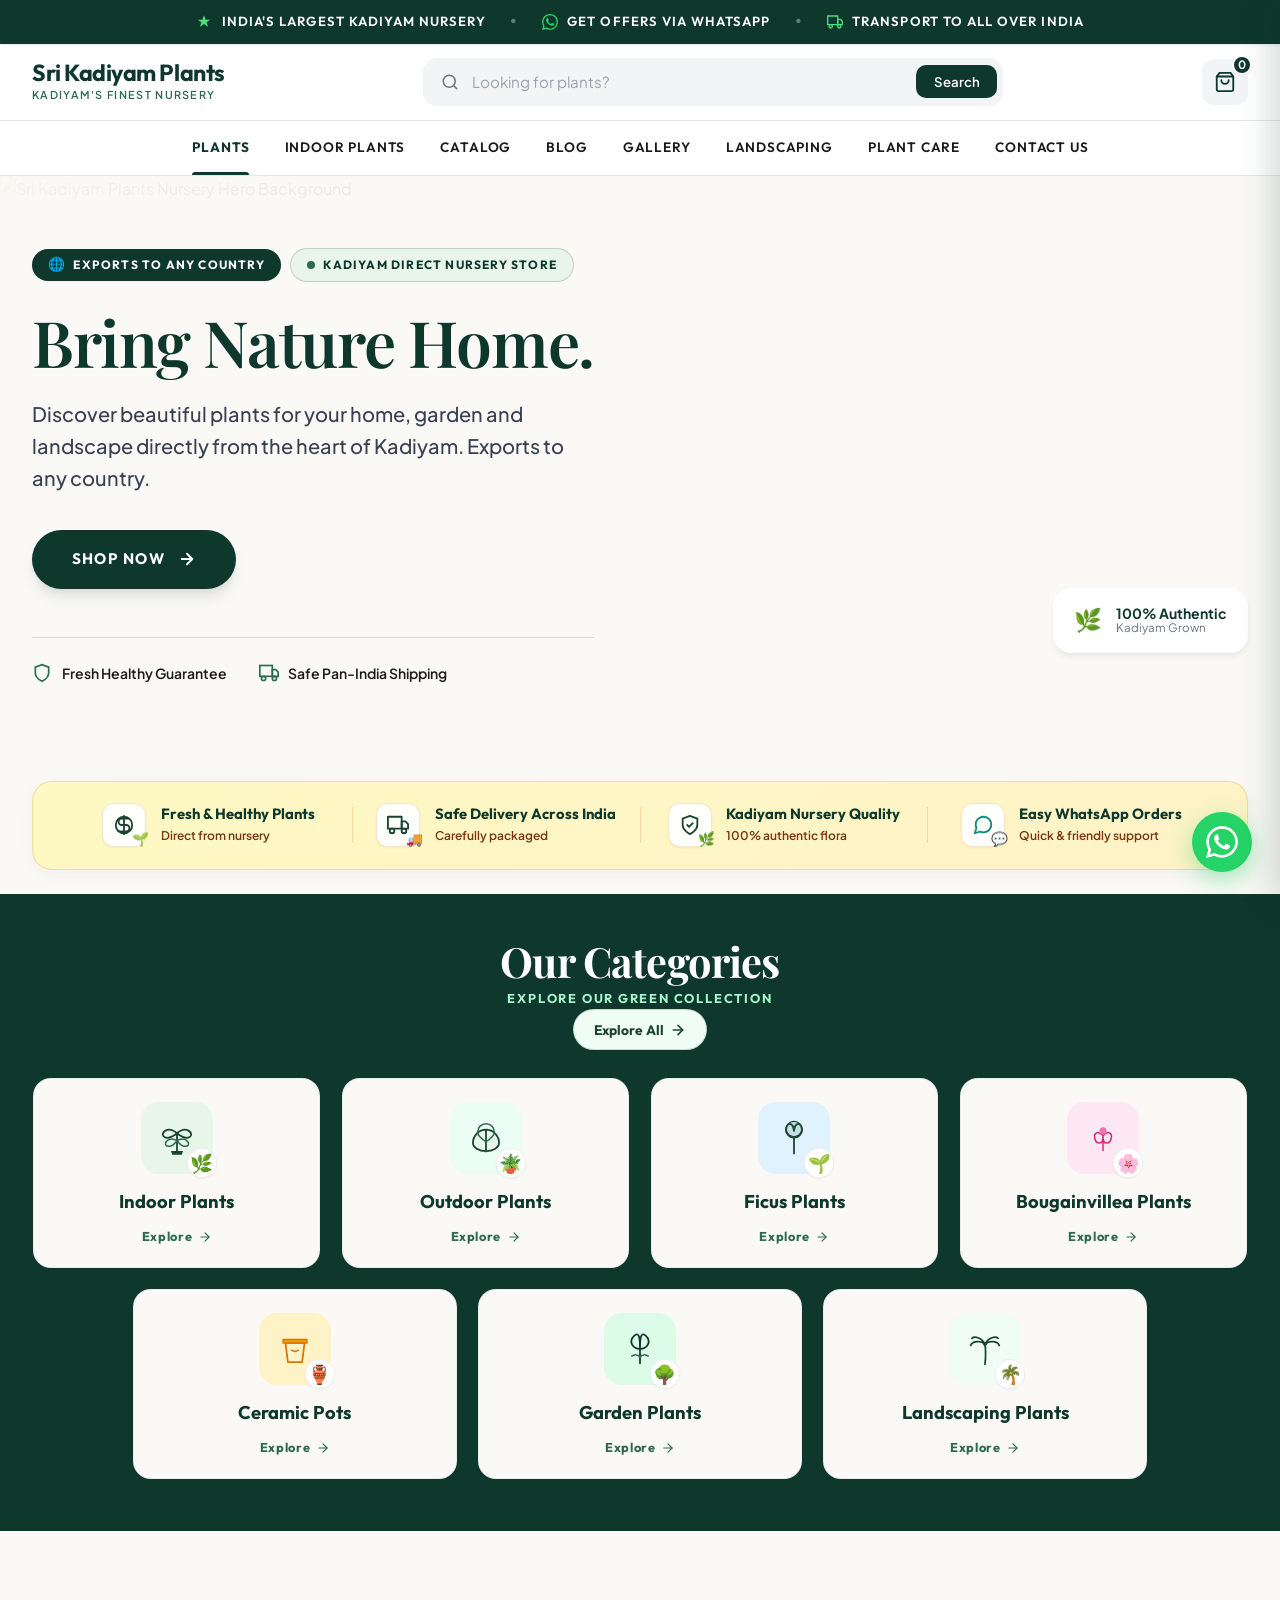
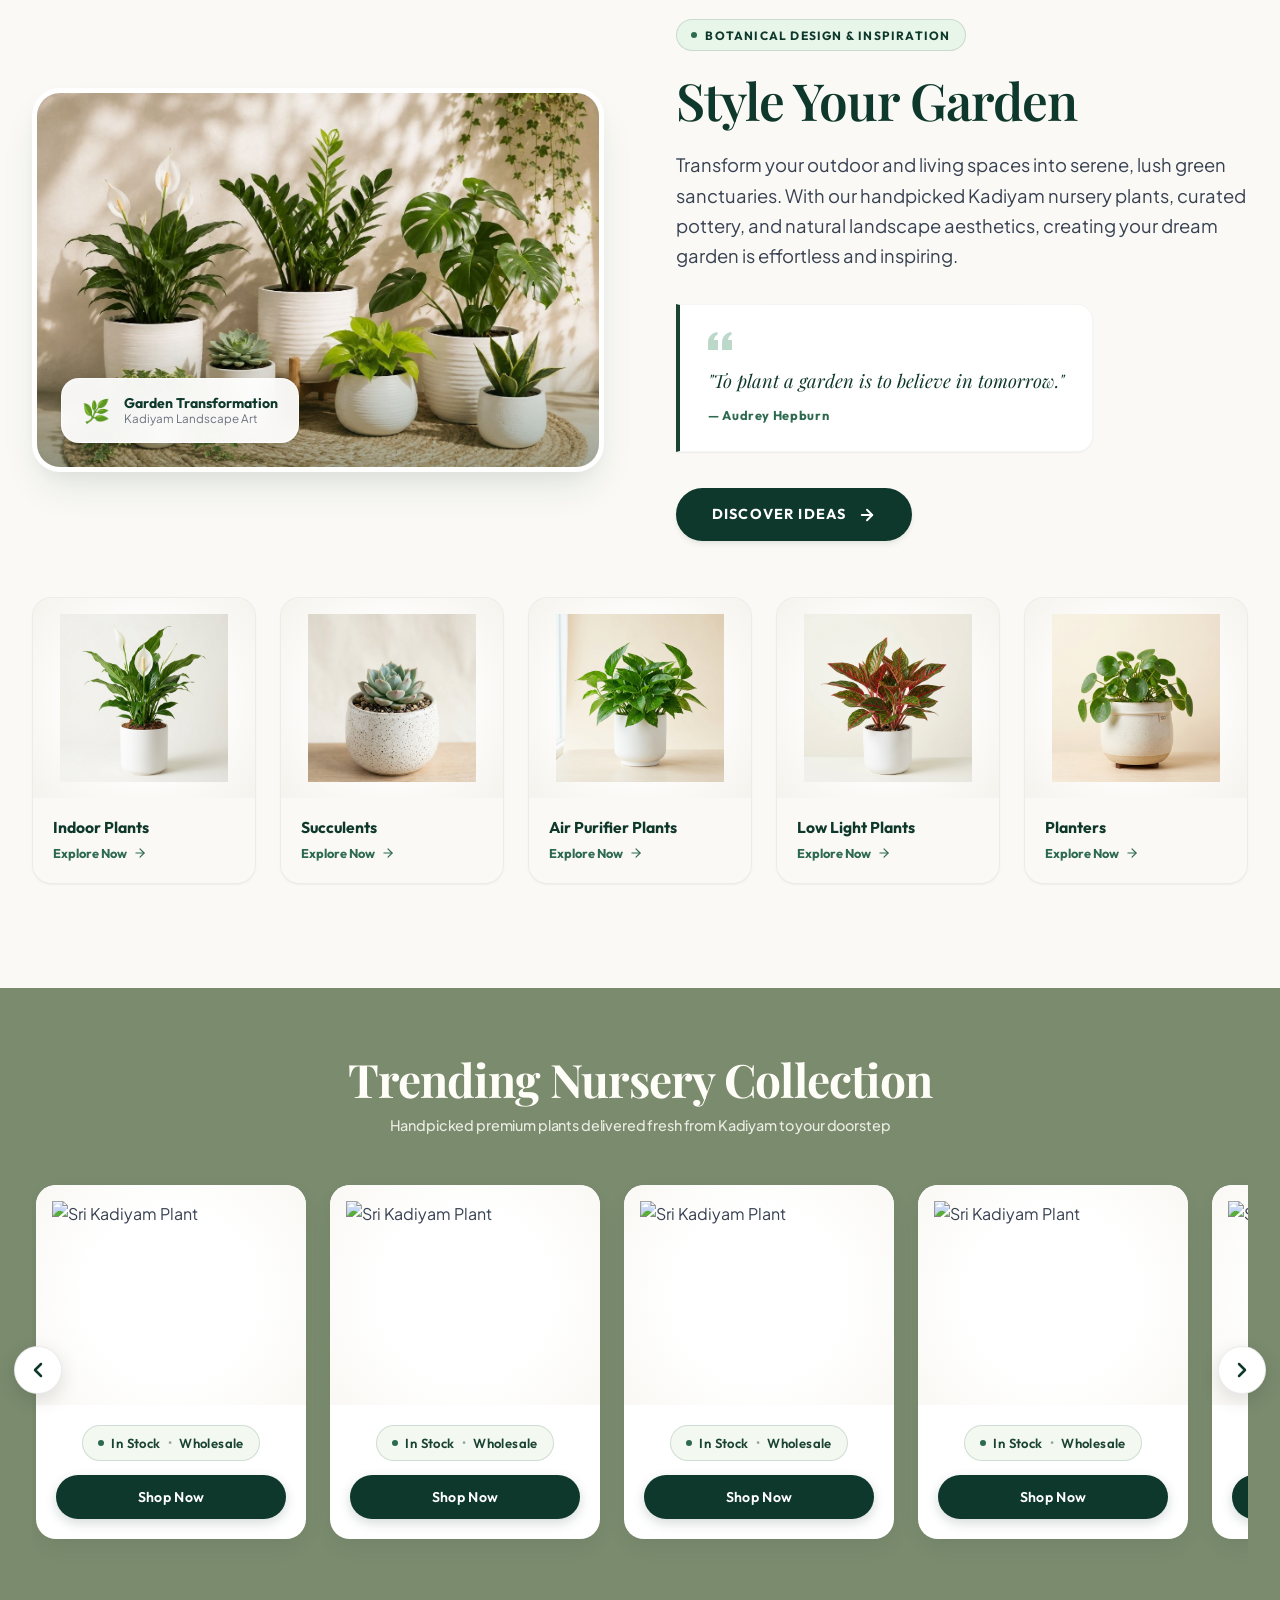
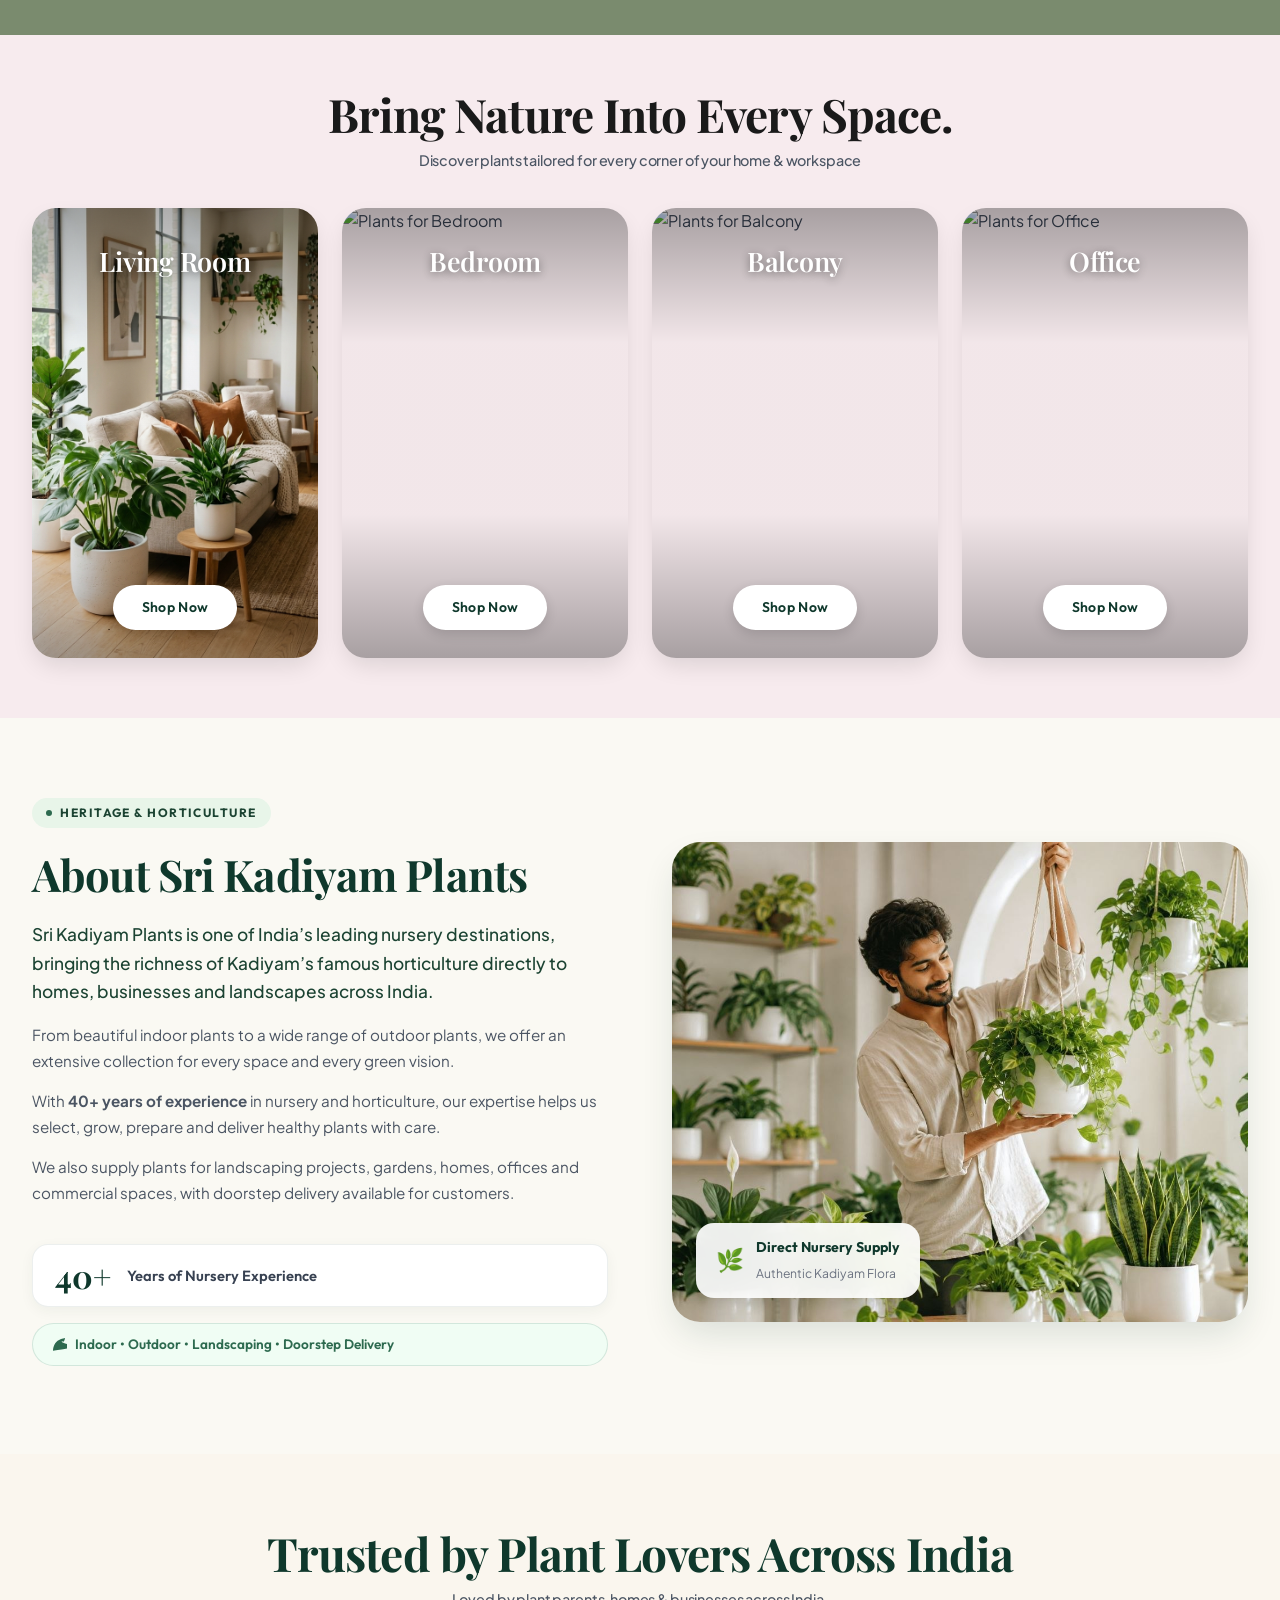
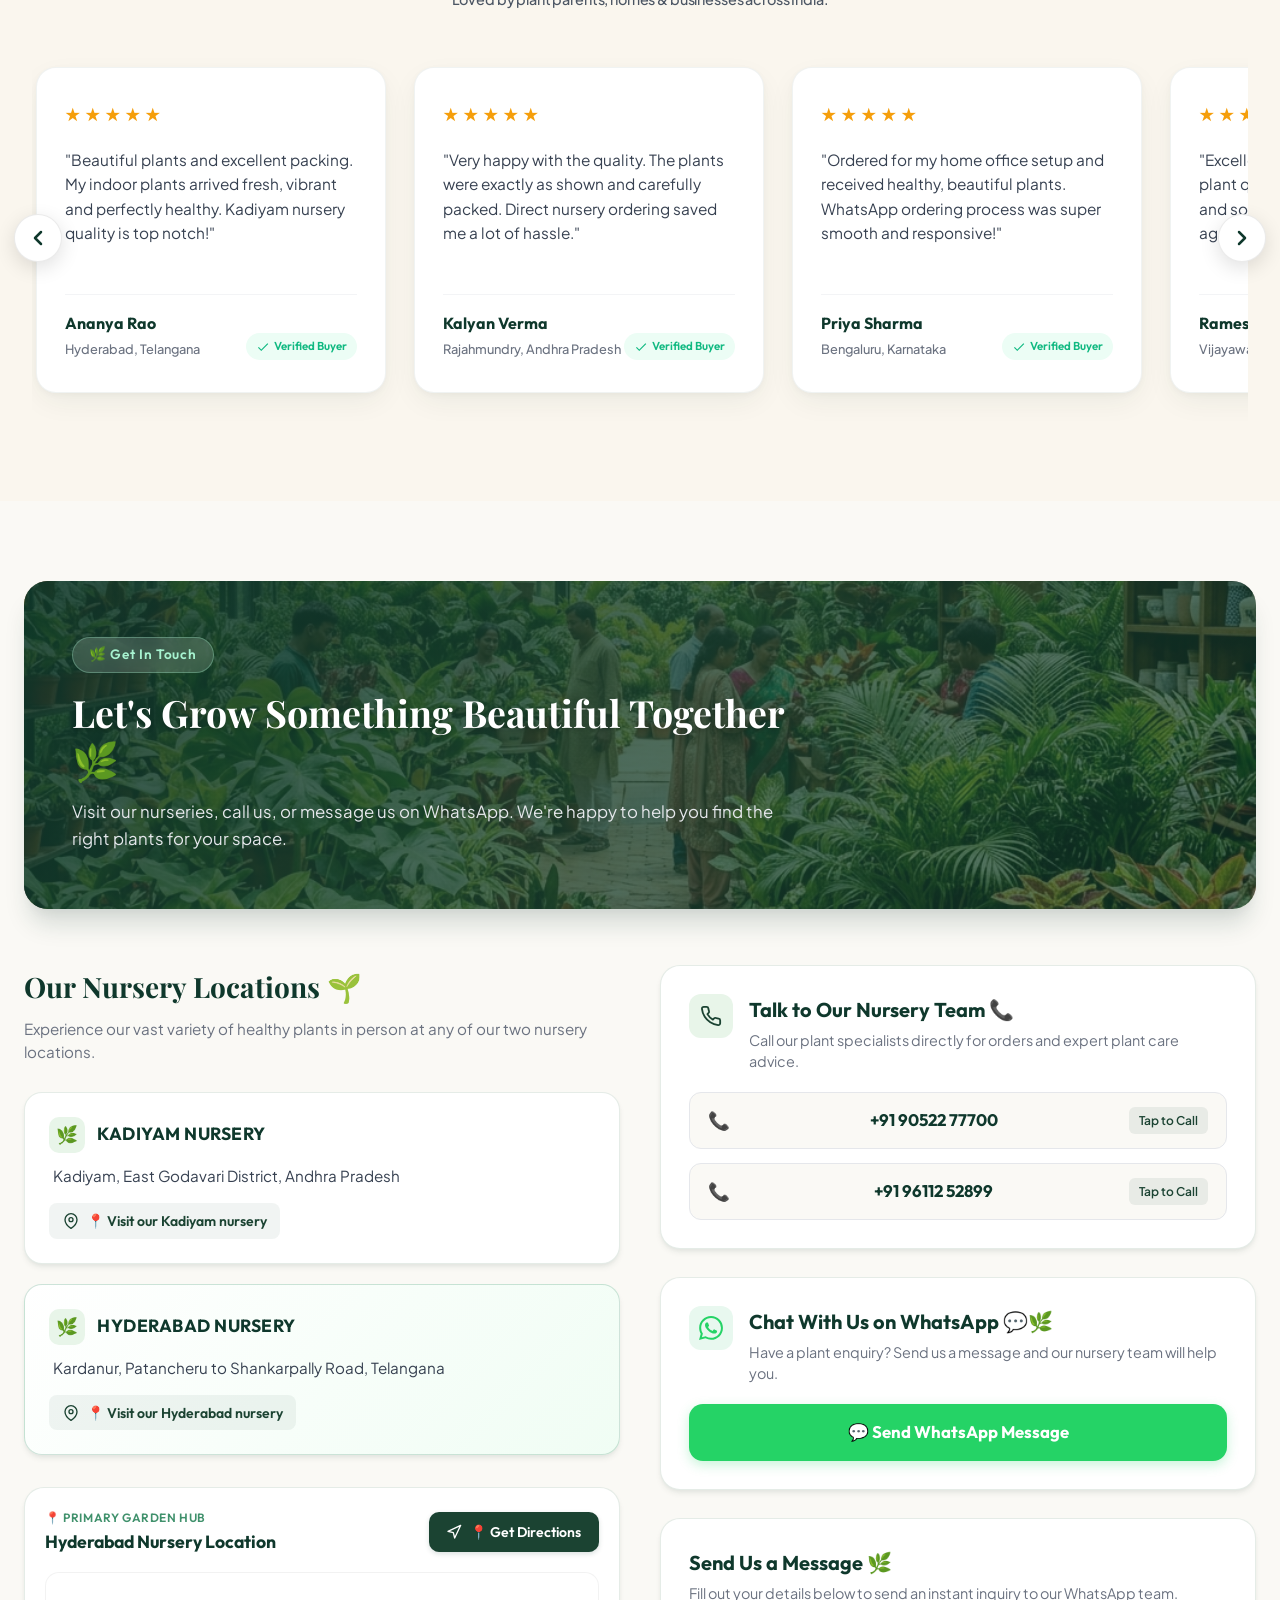
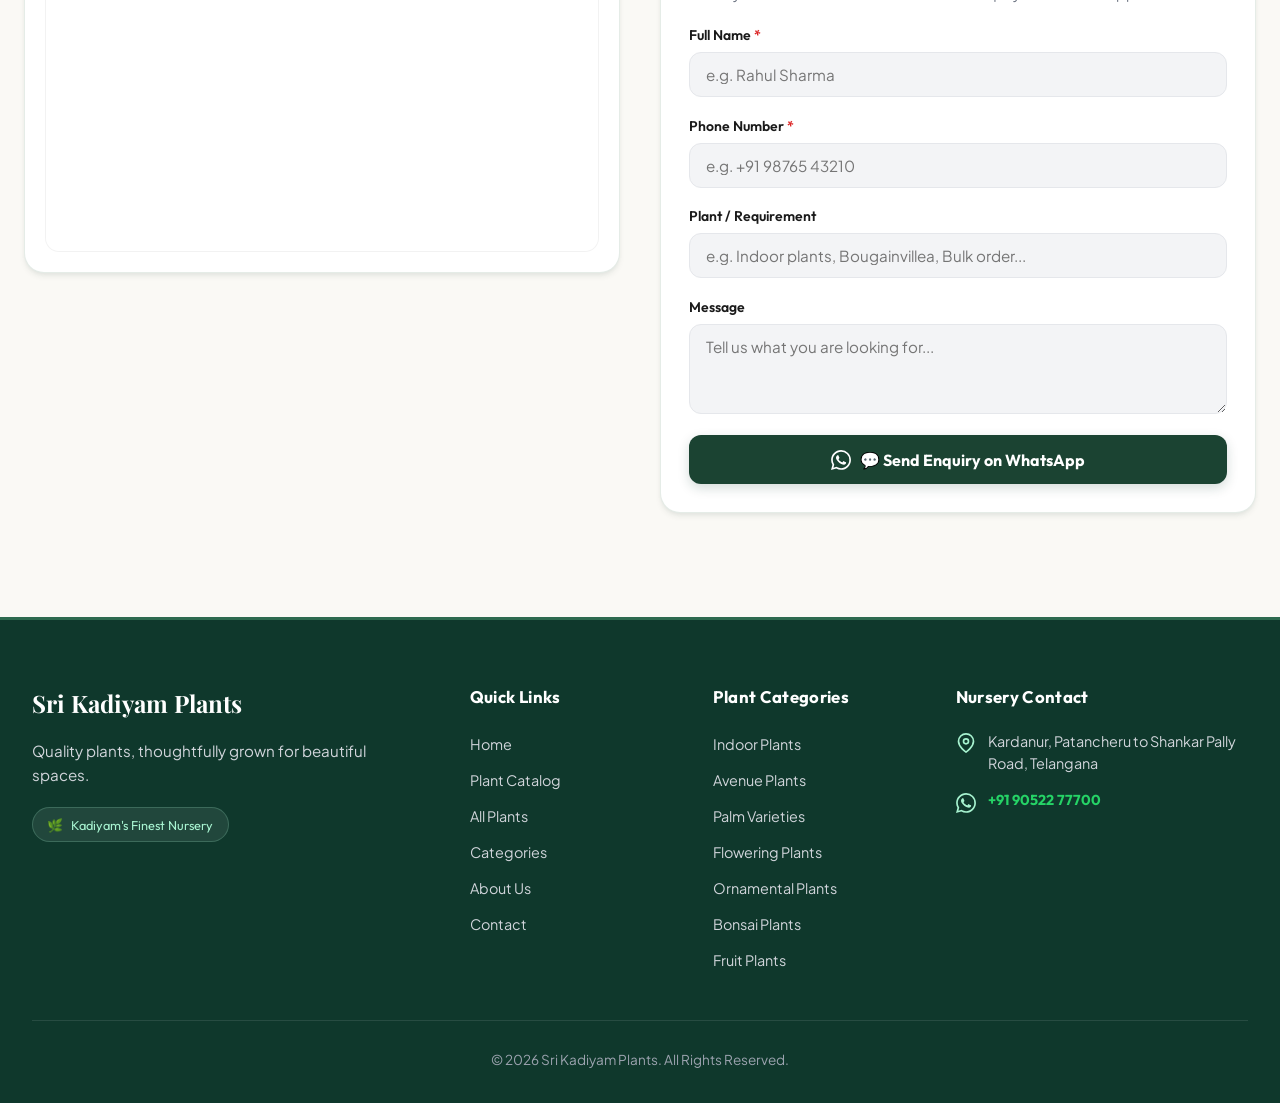
==== commit a0075f69: "Update catalog search, navbar blog connection, mobile responsiveness, and plant section mappings" ====
--- a/index.html
+++ b/index.html
@@ -24,23 +24,6 @@
   <div class="announcement-bar" role="region" aria-label="Announcements">
     <div class="marquee-track">
       <div class="marquee-content">
-        <span class="announcement-item">
-          <svg class="announcement-icon" viewBox="0 0 24 24" fill="none" stroke="currentColor" stroke-width="2" stroke-linecap="round" stroke-linejoin="round">
-            <path d="M12 2L9.5 8.5H3L8 12.5L6 19L12 15L18 19L16 12.5L21 8.5H14.5L12 2Z" fill="currentColor" stroke="none"/>
-            <path d="M12 22C12 22 7 18 7 13C7 10 9 8 12 8C15 8 17 10 17 13C17 18 12 22 12 22Z" fill="currentColor" opacity="0.3"/>
-          </svg>
-          INDIA'S LARGEST KADIYAM NURSERY
-        </span>
-        <span class="announcement-divider">•</span>
-        <span class="announcement-item">
-          <svg class="announcement-icon whatsapp-icon" viewBox="0 0 24 24" fill="currentColor">
-            <path d="M17.472 14.382c-.297-.149-1.758-.867-2.03-.967-.273-.099-.471-.148-.67.15-.197.297-.767.966-.94 1.164-.173.199-.347.223-.644.075-.297-.15-1.255-.463-2.39-1.475-.883-.788-1.48-1.761-1.653-2.059-.173-.297-.018-.458.13-.606.134-.133.298-.347.446-.521.151-.172.2-.296.3-.495.099-.198.05-.372-.025-.521-.075-.148-.669-1.611-.916-2.206-.242-.579-.487-.501-.669-.51l-.57-.01c-.198 0-.52.074-.792.372s-1.04 1.016-1.04 2.479 1.065 2.876 1.213 3.074c.149.198 2.095 3.2 5.076 4.487.709.306 1.263.489 1.694.626.712.226 1.36.194 1.872.118.572-.085 1.758-.719 2.006-1.413.248-.694.248-1.289.173-1.413-.074-.124-.272-.198-.57-.347m-5.421 7.403h-.004a9.87 9.87 0 01-5.031-1.378l-.361-.214-3.741.982.998-3.648-.235-.374a9.86 9.86 0 01-1.51-5.26c.001-5.45 4.436-9.884 9.888-9.884 2.64 0 5.122 1.03 6.988 2.898a9.825 9.825 0 012.893 6.99c-.002 5.45-4.437 9.884-9.885 9.884m8.413-18.297A11.815 11.815 0 0012.05 0C5.495 0 .16 5.335.157 11.892c0 2.096.547 4.142 1.588 5.945L0 24l6.335-1.662a11.87 11.87 0 005.708 1.454h.005c6.554 0 11.89-5.335 11.893-11.893 0-3.178-1.238-6.166-3.487-8.415z"/>
-          </svg>
-          GET OFFERS VIA WHATSAPP
-        </span>
-        <span class="announcement-divider">•</span>
-        
-        <!-- Duplicated items for seamless marquee effect -->
         <span class="announcement-item">
           <svg class="announcement-icon" viewBox="0 0 24 24" fill="none" stroke="currentColor" stroke-width="2" stroke-linecap="round" stroke-linejoin="round">
             <path d="M12 2L9.5 8.5H3L8 12.5L6 19L12 15L18 19L16 12.5L21 8.5H14.5L12 2Z" fill="currentColor" stroke="none"/>
@@ -55,6 +38,15 @@
           GET OFFERS VIA WHATSAPP
         </span>
         <span class="announcement-divider">•</span>
+        <span class="announcement-item">
+          <svg class="announcement-icon" viewBox="0 0 24 24" fill="none" stroke="currentColor" stroke-width="2" stroke-linecap="round" stroke-linejoin="round">
+            <rect x="1" y="3" width="15" height="13"></rect>
+            <polygon points="16 8 20 8 23 11 23 16 16 16 16 8"></polygon>
+            <circle cx="5.5" cy="18.5" r="2.5"></circle>
+            <circle cx="18.5" cy="18.5" r="2.5"></circle>
+          </svg>
+          TRANSPORT TO ALL OVER INDIA
+        </span>
       </div>
     </div>
   </div>
@@ -84,12 +76,12 @@
 
       <!-- Horizontal Search Bar -->
       <div class="search-container">
-        <form class="search-bar-form" action="#" method="GET" role="search" onsubmit="event.preventDefault();">
+        <form class="search-bar-form" action="catalog.html" method="GET" role="search">
           <svg class="search-icon" viewBox="0 0 24 24" fill="none" stroke="currentColor" stroke-width="2" stroke-linecap="round" stroke-linejoin="round">
             <circle cx="11" cy="11" r="8"></circle>
             <line x1="21" y1="21" x2="16.65" y2="16.65"></line>
           </svg>
-          <input type="text" class="search-input" placeholder="Looking for plants?" aria-label="Looking for plants?" />
+          <input type="text" class="search-input" name="search" placeholder="Looking for plants?" aria-label="Looking for plants?" />
           <button type="submit" class="search-submit-btn" aria-label="Search">Search</button>
         </form>
       </div>
@@ -116,13 +108,13 @@
     <div class="nav-container">
       <ul class="nav-list">
         <li class="nav-item"><a href="index.html" class="nav-link active">PLANTS</a></li>
-        <li class="nav-item"><a href="index.html#categories" class="nav-link">INDOOR PLANTS</a></li>
+        <li class="nav-item"><a href="#trending-collection" class="nav-link">INDOOR PLANTS</a></li>
         <li class="nav-item"><a href="catalog.html" class="nav-link">CATALOG</a></li>
-        <li class="nav-item"><a href="#" class="nav-link">BLOG</a></li>
+        <li class="nav-item"><a href="#about" class="nav-link">BLOG</a></li>
         <li class="nav-item"><a href="#" class="nav-link">GALLERY</a></li>
-        <li class="nav-item"><a href="#" class="nav-link">LANDSCAPING</a></li>
+        <li class="nav-item"><a href="landscaping.html" class="nav-link">LANDSCAPING</a></li>
         <li class="nav-item"><a href="#" class="nav-link">PLANT CARE</a></li>
-        <li class="nav-item"><a href="#" class="nav-link">CONTACT US</a></li>
+        <li class="nav-item"><a href="#contact-us" class="nav-link">CONTACT US</a></li>
       </ul>
     </div>
   </nav>
@@ -149,15 +141,21 @@
       
       <!-- Hero Content Box -->
       <div class="hero-content">
-        <div class="hero-badge">
-          <span class="badge-dot"></span>
-          KADIYAM DIRECT NURSERY STORE
+        <div class="hero-badges-row">
+          <div class="hero-export-tag">
+            <span class="export-icon">🌐</span>
+            EXPORTS TO ANY COUNTRY
+          </div>
+          <div class="hero-badge">
+            <span class="badge-dot"></span>
+            KADIYAM DIRECT NURSERY STORE
+          </div>
         </div>
         
         <h1 class="hero-heading">Bring Nature Home.</h1>
         
         <p class="hero-subheading">
-          Discover beautiful plants for your home, garden and landscape directly from the heart of Kadiyam.
+          Discover beautiful plants for your home, garden and landscape directly from the heart of Kadiyam. Exports to any country.
         </p>
         
         <div class="hero-cta-group">
@@ -1352,6 +1350,197 @@
   </section>
 
   <!-- ==========================================
+       CONTACT US — PREMIUM NURSERY DESIGN
+       ========================================== -->
+  <section id="contact-us" class="contact-section">
+    <div class="contact-container">
+      
+      <!-- Contact Hero Banner -->
+      <div class="contact-hero-card">
+        <div class="contact-hero-bg">
+          <img src="contact_nursery_hero.png" alt="Sri Kadiyam Plants Nursery Garden" class="contact-hero-img" />
+          <div class="contact-hero-overlay"></div>
+        </div>
+        <div class="contact-hero-content">
+          <span class="contact-hero-badge">🌿 Get In Touch</span>
+          <h2 class="contact-hero-title">Let's Grow Something Beautiful Together 🌿</h2>
+          <p class="contact-hero-subheading">Visit our nurseries, call us, or message us on WhatsApp. We're happy to help you find the right plants for your space.</p>
+        </div>
+      </div>
+
+      <!-- Main Contact Grid -->
+      <div class="contact-main-grid">
+        
+        <!-- Left Column: Locations & Map -->
+        <div class="contact-col-left">
+          <div class="contact-section-header">
+            <h3 class="contact-section-title">Our Nursery Locations 🌱</h3>
+            <p class="contact-section-desc">Experience our vast variety of healthy plants in person at any of our two nursery locations.</p>
+          </div>
+
+          <!-- Two Location Cards Stack -->
+          <div class="location-cards-grid">
+            
+            <!-- Location Card 1: Kadiyam -->
+            <div class="location-card">
+              <div class="location-card-header">
+                <div class="location-icon-badge">🌿</div>
+                <h4 class="location-card-title">KADIYAM NURSERY</h4>
+              </div>
+              <p class="location-address">Kadiyam, East Godavari District, Andhra Pradesh</p>
+              <div class="location-action-tag">
+                <svg viewBox="0 0 24 24" width="16" height="16" fill="none" stroke="currentColor" stroke-width="2" stroke-linecap="round" stroke-linejoin="round">
+                  <path d="M21 10c0 7-9 13-9 13s-9-6-9-13a9 9 0 0 1 18 0z"></path>
+                  <circle cx="12" cy="10" r="3"></circle>
+                </svg>
+                <span>📍 Visit our Kadiyam nursery</span>
+              </div>
+            </div>
+
+            <!-- Location Card 2: Hyderabad -->
+            <div class="location-card highlight-card">
+              <div class="location-card-header">
+                <div class="location-icon-badge">🌿</div>
+                <h4 class="location-card-title">HYDERABAD NURSERY</h4>
+              </div>
+              <p class="location-address">Kardanur, Patancheru to Shankarpally Road, Telangana</p>
+              <div class="location-action-tag">
+                <svg viewBox="0 0 24 24" width="16" height="16" fill="none" stroke="currentColor" stroke-width="2" stroke-linecap="round" stroke-linejoin="round">
+                  <path d="M21 10c0 7-9 13-9 13s-9-6-9-13a9 9 0 0 1 18 0z"></path>
+                  <circle cx="12" cy="10" r="3"></circle>
+                </svg>
+                <span>📍 Visit our Hyderabad nursery</span>
+              </div>
+            </div>
+
+          </div>
+
+          <!-- Google Map Area for Hyderabad Location -->
+          <div class="contact-map-wrapper">
+            <div class="contact-map-header">
+              <div class="map-header-info">
+                <span class="map-tag">📍 Primary Garden Hub</span>
+                <h5 class="map-title">Hyderabad Nursery Location</h5>
+              </div>
+              <a href="https://www.google.com/maps/dir/?api=1&destination=Kardanur,+Patancheru+to+Shankarpally+Road,+Telangana" target="_blank" rel="noopener noreferrer" class="btn-get-directions">
+                <svg viewBox="0 0 24 24" width="16" height="16" fill="none" stroke="currentColor" stroke-width="2" stroke-linecap="round" stroke-linejoin="round">
+                  <polygon points="3 11 22 2 13 21 11 13 3 11"></polygon>
+                </svg>
+                <span>📍 Get Directions</span>
+              </a>
+            </div>
+            <div class="map-iframe-container">
+              <iframe 
+                title="Hyderabad Nursery Location Map"
+                src="https://www.google.com/maps/embed?pb=!1m18!1m12!1m3!1d3804.8878950346386!2d78.18873!3d17.51291!2m3!1f0!2f0!3f0!3m2!1i1024!2i768!4f13.1!3m3!1m2!1s0x3bcb910543ff9dbb%3A0xbbfd62cb8d63a8a3!2sKardanur%2C%20Telangana!5e0!3m2!1sen!2sin!4v1700000000000!5m2!1sen!2sin" 
+                width="100%" 
+                height="280" 
+                style="border:0;" 
+                allowfullscreen="" 
+                loading="lazy" 
+                referrerpolicy="no-referrer-when-downgrade">
+              </iframe>
+            </div>
+          </div>
+
+        </div>
+
+        <!-- Right Column: Phone, WhatsApp & Message Form -->
+        <div class="contact-col-right">
+          
+          <!-- Call Us Card -->
+          <div class="contact-card call-card">
+            <div class="card-header-flex">
+              <div class="card-icon-circle phone-icon-bg">
+                <svg viewBox="0 0 24 24" width="22" height="22" fill="none" stroke="currentColor" stroke-width="2" stroke-linecap="round" stroke-linejoin="round">
+                  <path d="M22 16.92v3a2 2 0 0 1-2.18 2 19.79 19.79 0 0 1-8.63-3.07 19.5 19.5 0 0 1-6-6 19.79 19.79 0 0 1-3.07-8.67A2 2 0 0 1 4.11 2h3a2 2 0 0 1 2 1.72 12.84 12.84 0 0 0 .7 2.81 2 2 0 0 1-.45 2.11L8.09 9.91a16 16 0 0 0 6 6l1.27-1.27a2 2 0 0 1 2.11-.45 12.84 12.84 0 0 0 2.81.7A2 2 0 0 1 22 16.92z"></path>
+                </svg>
+              </div>
+              <div>
+                <h3 class="contact-card-title">Talk to Our Nursery Team 📞</h3>
+                <p class="contact-card-sub">Call our plant specialists directly for orders and expert plant care advice.</p>
+              </div>
+            </div>
+            <div class="phone-numbers-list">
+              <a href="tel:+919052277700" class="phone-link-btn">
+                <span class="phone-icon-tag">📞</span>
+                <span class="phone-number-text">+91 90522 77700</span>
+                <span class="call-action-badge">Tap to Call</span>
+              </a>
+              <a href="tel:+919611252899" class="phone-link-btn">
+                <span class="phone-icon-tag">📞</span>
+                <span class="phone-number-text">+91 96112 52899</span>
+                <span class="call-action-badge">Tap to Call</span>
+              </a>
+            </div>
+          </div>
+
+          <!-- WhatsApp Contact Card -->
+          <div class="contact-card whatsapp-card">
+            <div class="card-header-flex">
+              <div class="card-icon-circle wa-icon-bg">
+                <svg viewBox="0 0 24 24" width="24" height="24" fill="currentColor">
+                  <path d="M17.472 14.382c-.297-.149-1.758-.867-2.03-.967-.273-.099-.471-.148-.67.15-.197.297-.767.966-.94 1.164-.173.199-.347.223-.644.075-.297-.15-1.255-.463-2.39-1.475-.883-.788-1.48-1.761-1.653-2.059-.173-.297-.018-.458.13-.606.134-.133.298-.347.446-.521.151-.172.2-.296.3-.495.099-.198.05-.372-.025-.521-.075-.148-.669-1.611-.916-2.206-.242-.579-.487-.501-.669-.51l-.57-.01c-.198 0-.52.074-.792.372s-1.04 1.016-1.04 2.479 1.065 2.876 1.213 3.074c.149.198 2.095 3.2 5.076 4.487.709.306 1.263.489 1.694.626.712.226 1.36.194 1.872.118.572-.085 1.758-.719 2.006-1.413.248-.694.248-1.289.173-1.413-.074-.124-.272-.198-.57-.347m-5.421 7.403h-.004a9.87 9.87 0 01-5.031-1.378l-.361-.214-3.741.982.998-3.648-.235-.374a9.86 9.86 0 01-1.51-5.26c.001-5.45 4.436-9.884 9.888-9.884 2.64 0 5.122 1.03 6.988 2.898a9.825 9.825 0 012.893 6.99c-.002 5.45-4.437 9.884-9.885 9.884m8.413-18.297A11.815 11.815 0 0012.05 0C5.495 0 .16 5.335.157 11.892c0 2.096.547 4.142 1.588 5.945L0 24l6.335-1.662a11.87 11.87 0 005.708 1.454h.005c6.554 0 11.89-5.335 11.893-11.893 0-3.178-1.238-6.166-3.487-8.415z"/>
+                </svg>
+              </div>
+              <div>
+                <h3 class="contact-card-title">Chat With Us on WhatsApp 💬🌿</h3>
+                <p class="contact-card-sub">Have a plant enquiry? Send us a message and our nursery team will help you.</p>
+              </div>
+            </div>
+            <a href="https://wa.me/919052277700?text=Hello%2C%20I%20would%20like%20to%20know%20more%20about%20your%20plants.%20Please%20share%20the%20available%20plants%20and%20details." target="_blank" rel="noopener noreferrer" class="btn-whatsapp-direct">
+              <span>💬 Send WhatsApp Message</span>
+            </a>
+          </div>
+
+          <!-- WhatsApp Message Form -->
+          <div class="contact-card form-card">
+            <div class="form-card-header">
+              <h3 class="contact-card-title">Send Us a Message 🌿</h3>
+              <p class="contact-card-sub">Fill out your details below to send an instant inquiry to our WhatsApp team.</p>
+            </div>
+            <form id="contactWhatsappForm" class="contact-form" novalidate>
+              <div id="contactFormAlert" class="contact-form-alert" style="display: none;"></div>
+              
+              <div class="form-group">
+                <label for="contactName" class="form-label">Full Name <span class="required-star">*</span></label>
+                <input type="text" id="contactName" class="form-input" placeholder="e.g. Rahul Sharma" required />
+              </div>
+
+              <div class="form-group">
+                <label for="contactPhone" class="form-label">Phone Number <span class="required-star">*</span></label>
+                <input type="tel" id="contactPhone" class="form-input" placeholder="e.g. +91 98765 43210" required />
+              </div>
+
+              <div class="form-group">
+                <label for="contactRequirement" class="form-label">Plant / Requirement</label>
+                <input type="text" id="contactRequirement" class="form-input" placeholder="e.g. Indoor plants, Bougainvillea, Bulk order..." />
+              </div>
+
+              <div class="form-group">
+                <label for="contactMessage" class="form-label">Message</label>
+                <textarea id="contactMessage" class="form-input form-textarea" rows="3" placeholder="Tell us what you are looking for..."></textarea>
+              </div>
+
+              <button type="submit" class="btn-submit-whatsapp">
+                <svg viewBox="0 0 24 24" width="20" height="20" fill="currentColor">
+                  <path d="M17.472 14.382c-.297-.149-1.758-.867-2.03-.967-.273-.099-.471-.148-.67.15-.197.297-.767.966-.94 1.164-.173.199-.347.223-.644.075-.297-.15-1.255-.463-2.39-1.475-.883-.788-1.48-1.761-1.653-2.059-.173-.297-.018-.458.13-.606.134-.133.298-.347.446-.521.151-.172.2-.296.3-.495.099-.198.05-.372-.025-.521-.075-.148-.669-1.611-.916-2.206-.242-.579-.487-.501-.669-.51l-.57-.01c-.198 0-.52.074-.792.372s-1.04 1.016-1.04 2.479 1.065 2.876 1.213 3.074c.149.198 2.095 3.2 5.076 4.487.709.306 1.263.489 1.694.626.712.226 1.36.194 1.872.118.572-.085 1.758-.719 2.006-1.413.248-.694.248-1.289.173-1.413-.074-.124-.272-.198-.57-.347m-5.421 7.403h-.004a9.87 9.87 0 01-5.031-1.378l-.361-.214-3.741.982.998-3.648-.235-.374a9.86 9.86 0 01-1.51-5.26c.001-5.45 4.436-9.884 9.888-9.884 2.64 0 5.122 1.03 6.988 2.898a9.825 9.825 0 012.893 6.99c-.002 5.45-4.437 9.884-9.885 9.884m8.413-18.297A11.815 11.815 0 0012.05 0C5.495 0 .16 5.335.157 11.892c0 2.096.547 4.142 1.588 5.945L0 24l6.335-1.662a11.87 11.87 0 005.708 1.454h.005c6.554 0 11.89-5.335 11.893-11.893 0-3.178-1.238-6.166-3.487-8.415z"/>
+                </svg>
+                <span>💬 Send Enquiry on WhatsApp</span>
+              </button>
+            </form>
+          </div>
+
+        </div>
+
+      </div>
+
+    </div>
+  </section>
+
+
+
+  <!-- ==========================================
        MAIN FOOTER SECTION
        ========================================== -->
   <footer class="main-footer" id="footer-contact">
@@ -1379,7 +1568,7 @@
             <li><a href="catalog.html?category=all">All Plants</a></li>
             <li><a href="index.html#categories">Categories</a></li>
             <li><a href="index.html#about">About Us</a></li>
-            <li><a href="#footer-contact">Contact</a></li>
+            <li><a href="#contact-us">Contact</a></li>
           </ul>
         </div>
 
--- a/styles.css
+++ b/styles.css
@@ -81,15 +81,17 @@
 }
 
 /* ==========================================
-   1. TOP GREEN ANNOUNCEMENT MARQUEE BAR
+   1. TOP GREEN ANNOUNCEMENT BAR (STATIC)
    ========================================== */
 .announcement-bar {
   background-color: var(--color-nursery-dark);
   color: var(--color-text-light);
-  height: 42px;
-  display: flex;
-  align-items: center;
-  overflow: hidden;
+  min-height: 42px;
+  height: auto;
+  padding: 0.4rem 1rem;
+  display: flex;
+  align-items: center;
+  justify-content: center;
   position: relative;
   width: 100%;
   font-family: var(--font-display);
@@ -102,20 +104,18 @@
 
 .marquee-track {
   display: flex;
-  width: max-content;
-  white-space: nowrap;
+  justify-content: center;
+  align-items: center;
+  width: 100%;
 }
 
 .marquee-content {
   display: flex;
   align-items: center;
-  gap: 2.5rem;
-  animation: marquee 25s linear infinite;
-  padding-left: 2.5rem;
-}
-
-.announcement-bar:hover .marquee-content {
-  animation-play-state: paused;
+  justify-content: center;
+  flex-wrap: wrap;
+  gap: 1.5rem;
+  text-align: center;
 }
 
 .announcement-item {
@@ -138,15 +138,6 @@
 .announcement-divider {
   color: rgba(255, 255, 255, 0.35);
   font-size: 1.2rem;
-}
-
-@keyframes marquee {
-  0% {
-    transform: translateX(0%);
-  }
-  100% {
-    transform: translateX(-50%);
-  }
 }
 
 /* ==========================================
@@ -499,6 +490,34 @@
   animation: fadeIn 0.8s ease-out;
 }
 
+.hero-badges-row {
+  display: flex;
+  align-items: center;
+  flex-wrap: wrap;
+  gap: 0.6rem;
+  margin-bottom: 1.5rem;
+}
+
+.hero-export-tag {
+  display: inline-flex;
+  align-items: center;
+  gap: 0.45rem;
+  padding: 0.4rem 1rem;
+  background-color: var(--color-nursery-dark);
+  color: #ffffff;
+  border-radius: 9999px;
+  font-family: var(--font-display);
+  font-size: 0.75rem;
+  font-weight: 700;
+  letter-spacing: 0.1em;
+  box-shadow: var(--shadow-sm);
+}
+
+.export-icon {
+  font-size: 0.85rem;
+  line-height: 1;
+}
+
 .hero-badge {
   display: inline-flex;
   align-items: center;
@@ -513,7 +532,6 @@
   font-size: 0.75rem;
   font-weight: 700;
   letter-spacing: 0.1em;
-  margin-bottom: 1.5rem;
 }
 
 .badge-dot {
@@ -1768,6 +1786,42 @@
   position: relative;
   overflow: hidden;
   width: 100%;
+  scroll-margin-top: 100px;
+}
+
+/* Avenue Plant Pill & Subname Styling */
+.plant-name-pill {
+  display: inline-flex;
+  align-items: center;
+  background-color: #0F382C;
+  color: #FFFFFF;
+  padding: 0.35rem 0.85rem;
+  border-radius: 9999px;
+  margin-top: 0.35rem;
+  margin-bottom: 0.25rem;
+  max-width: 100%;
+  box-shadow: 0 2px 6px rgba(15, 56, 44, 0.15);
+}
+
+.plant-name-pill .catalog-card-title {
+  color: #FFFFFF !important;
+  font-size: 0.92rem;
+  font-weight: 700;
+  margin: 0;
+  line-height: 1.25;
+  word-break: break-word;
+  white-space: normal;
+}
+
+.plant-sub-name {
+  font-family: var(--font-body);
+  font-size: 0.82rem;
+  font-weight: 600;
+  color: #2D6A4F;
+  margin-top: 0.2rem;
+  margin-bottom: 0.4rem;
+  line-height: 1.35;
+  word-break: break-word;
 }
 
 .trending-collection-container {
@@ -2619,6 +2673,7 @@
 }
 
 .catalog-img-box {
+  position: relative;
   width: 100%;
   height: 230px;
   aspect-ratio: 4 / 3;
@@ -2630,6 +2685,25 @@
   justify-content: center;
   padding: 1rem;
   animation: skeletonShimmer 2.2s infinite ease-in-out;
+}
+
+/* Small White Rounded Overlay Tag for Avenue Trees */
+.avenue-overlay-tag {
+  position: absolute;
+  top: 10px;
+  left: 10px;
+  background-color: #FFFFFF !important;
+  color: #111827 !important;
+  font-family: var(--font-display);
+  font-size: 0.72rem;
+  font-weight: 700;
+  padding: 0.28rem 0.65rem;
+  border-radius: 9999px;
+  box-shadow: 0 2px 8px rgba(0, 0, 0, 0.16);
+  letter-spacing: 0.02em;
+  z-index: 5;
+  pointer-events: none;
+  line-height: 1.2;
 }
 
 @keyframes skeletonShimmer {
@@ -3337,5 +3411,1990 @@
   }
 }
 
-
-
+/* ==========================================
+   CONTACT US — PREMIUM BOTANICAL DESIGN STYLES
+   ========================================== */
+.contact-section {
+  padding: 5rem 0 3.5rem 0;
+  background-color: var(--color-bg-main);
+  position: relative;
+  overflow: hidden;
+  opacity: 0;
+  transform: translateY(24px);
+  transition: opacity 0.6s cubic-bezier(0.16, 1, 0.3, 1), transform 0.6s cubic-bezier(0.16, 1, 0.3, 1);
+}
+
+.contact-section.animate-in {
+  opacity: 1;
+  transform: translateY(0);
+}
+
+.contact-container {
+  max-width: 1280px;
+  margin: 0 auto;
+  padding: 0 1.5rem;
+}
+
+/* --- 1. Contact Hero Card --- */
+.contact-hero-card {
+  position: relative;
+  border-radius: 24px;
+  overflow: hidden;
+  margin-bottom: 3.5rem;
+  box-shadow: var(--shadow-xl);
+  min-height: 280px;
+  display: flex;
+  align-items: center;
+}
+
+.contact-hero-bg {
+  position: absolute;
+  top: 0;
+  left: 0;
+  width: 100%;
+  height: 100%;
+  z-index: 1;
+}
+
+.contact-hero-img {
+  width: 100%;
+  height: 100%;
+  object-fit: cover;
+  object-position: center;
+}
+
+.contact-hero-overlay {
+  position: absolute;
+  top: 0;
+  left: 0;
+  width: 100%;
+  height: 100%;
+  background: linear-gradient(
+    135deg,
+    rgba(15, 56, 44, 0.88) 0%,
+    rgba(27, 67, 50, 0.78) 50%,
+    rgba(15, 56, 44, 0.65) 100%
+  );
+}
+
+.contact-hero-content {
+  position: relative;
+  z-index: 2;
+  padding: 3.5rem 3rem;
+  max-width: 820px;
+  color: var(--color-text-light);
+}
+
+.contact-hero-badge {
+  display: inline-block;
+  background-color: rgba(255, 255, 255, 0.15);
+  backdrop-filter: blur(8px);
+  -webkit-backdrop-filter: blur(8px);
+  color: #A7F3D0;
+  font-family: var(--font-display);
+  font-size: 0.85rem;
+  font-weight: 600;
+  letter-spacing: 0.05em;
+  padding: 0.4rem 1rem;
+  border-radius: 9999px;
+  margin-bottom: 1rem;
+  border: 1px solid rgba(167, 243, 208, 0.3);
+}
+
+.contact-hero-title {
+  font-family: var(--font-heading);
+  font-size: 2.35rem;
+  font-weight: 700;
+  line-height: 1.25;
+  color: #FFFFFF;
+  margin-bottom: 1rem;
+  text-shadow: 0 2px 4px rgba(0, 0, 0, 0.2);
+}
+
+.contact-hero-subheading {
+  font-family: var(--font-body);
+  font-size: 1.05rem;
+  line-height: 1.6;
+  color: #E5E7EB;
+  font-weight: 400;
+}
+
+/* --- 2. Main Contact Grid --- */
+.contact-main-grid {
+  display: grid;
+  grid-template-columns: 1fr 1fr;
+  gap: 2.5rem;
+  align-items: start;
+}
+
+.contact-section-header {
+  margin-bottom: 1.75rem;
+}
+
+.contact-section-title {
+  font-family: var(--font-heading);
+  font-size: 1.75rem;
+  font-weight: 700;
+  color: var(--color-nursery-dark);
+  margin-bottom: 0.5rem;
+  display: flex;
+  align-items: center;
+  gap: 0.5rem;
+}
+
+.contact-section-desc {
+  font-family: var(--font-body);
+  font-size: 0.95rem;
+  color: var(--color-text-muted);
+  line-height: 1.5;
+}
+
+/* Location Cards */
+.location-cards-grid {
+  display: flex;
+  flex-direction: column;
+  gap: 1.25rem;
+  margin-bottom: 2rem;
+}
+
+.location-card {
+  background-color: var(--color-bg-white);
+  border: 1px solid rgba(40, 100, 60, 0.12);
+  border-radius: 18px;
+  padding: 1.5rem;
+  box-shadow: var(--shadow-md);
+  transition: transform var(--transition-normal), box-shadow var(--transition-normal), border-color var(--transition-normal);
+  position: relative;
+}
+
+.location-card:hover {
+  transform: translateY(-3px);
+  box-shadow: var(--shadow-lg);
+  border-color: var(--color-nursery-light);
+}
+
+.location-card.highlight-card {
+  background: linear-gradient(135deg, #ffffff 0%, var(--color-accent-mint) 100%);
+  border-color: rgba(64, 145, 108, 0.25);
+}
+
+.location-card-header {
+  display: flex;
+  align-items: center;
+  gap: 0.75rem;
+  margin-bottom: 0.75rem;
+}
+
+.location-icon-badge {
+  width: 36px;
+  height: 36px;
+  border-radius: 10px;
+  background-color: var(--color-accent-sage);
+  display: flex;
+  align-items: center;
+  justify-content: center;
+  font-size: 1.1rem;
+  flex-shrink: 0;
+}
+
+.location-card-title {
+  font-family: var(--font-display);
+  font-size: 1.1rem;
+  font-weight: 700;
+  color: var(--color-nursery-dark);
+  letter-spacing: 0.03em;
+}
+
+.location-address {
+  font-family: var(--font-body);
+  font-size: 0.95rem;
+  color: var(--color-text-body);
+  line-height: 1.5;
+  margin-bottom: 1rem;
+  padding-left: 0.25rem;
+}
+
+.location-action-tag {
+  display: inline-flex;
+  align-items: center;
+  gap: 0.5rem;
+  font-family: var(--font-display);
+  font-size: 0.875rem;
+  font-weight: 600;
+  color: var(--color-nursery-primary);
+  background-color: rgba(27, 67, 50, 0.06);
+  padding: 0.4rem 0.85rem;
+  border-radius: 8px;
+}
+
+/* Map Wrapper */
+.contact-map-wrapper {
+  background-color: var(--color-bg-white);
+  border: 1px solid rgba(40, 100, 60, 0.12);
+  border-radius: 20px;
+  padding: 1.25rem;
+  box-shadow: var(--shadow-md);
+}
+
+.contact-map-header {
+  display: flex;
+  align-items: center;
+  justify-content: space-between;
+  margin-bottom: 1rem;
+  flex-wrap: wrap;
+  gap: 0.75rem;
+}
+
+.map-tag {
+  font-family: var(--font-display);
+  font-size: 0.75rem;
+  font-weight: 600;
+  color: var(--color-nursery-light);
+  text-transform: uppercase;
+  letter-spacing: 0.05em;
+  display: block;
+}
+
+.map-title {
+  font-family: var(--font-display);
+  font-size: 1.1rem;
+  font-weight: 700;
+  color: var(--color-nursery-dark);
+}
+
+.btn-get-directions {
+  display: inline-flex;
+  align-items: center;
+  gap: 0.5rem;
+  background-color: var(--color-nursery-primary);
+  color: var(--color-text-light);
+  font-family: var(--font-display);
+  font-size: 0.875rem;
+  font-weight: 600;
+  padding: 0.55rem 1.1rem;
+  border-radius: 10px;
+  transition: background-color var(--transition-fast), transform var(--transition-fast), box-shadow var(--transition-fast);
+  box-shadow: 0 2px 5px rgba(15, 56, 44, 0.15);
+}
+
+.btn-get-directions:hover {
+  background-color: var(--color-nursery-dark);
+  transform: translateY(-2px);
+  box-shadow: 0 4px 10px rgba(15, 56, 44, 0.25);
+  color: var(--color-text-light);
+}
+
+.map-iframe-container {
+  border-radius: 14px;
+  overflow: hidden;
+  box-shadow: inset 0 0 0 1px rgba(0, 0, 0, 0.05);
+  line-height: 0;
+}
+
+/* --- Right Column Cards & Form --- */
+.contact-col-right {
+  display: flex;
+  flex-direction: column;
+  gap: 1.75rem;
+}
+
+.contact-card {
+  background-color: var(--color-bg-white);
+  border: 1px solid rgba(40, 100, 60, 0.12);
+  border-radius: 20px;
+  padding: 1.75rem;
+  box-shadow: var(--shadow-md);
+  transition: transform var(--transition-normal), box-shadow var(--transition-normal);
+}
+
+.contact-card:hover {
+  box-shadow: var(--shadow-lg);
+}
+
+.card-header-flex {
+  display: flex;
+  align-items: flex-start;
+  gap: 1rem;
+  margin-bottom: 1.25rem;
+}
+
+.card-icon-circle {
+  width: 44px;
+  height: 44px;
+  border-radius: 12px;
+  display: flex;
+  align-items: center;
+  justify-content: center;
+  flex-shrink: 0;
+}
+
+.phone-icon-bg {
+  background-color: var(--color-accent-sage);
+  color: var(--color-nursery-primary);
+}
+
+.wa-icon-bg {
+  background-color: #E8F8EF;
+  color: #25D366;
+}
+
+.contact-card-title {
+  font-family: var(--font-display);
+  font-size: 1.25rem;
+  font-weight: 700;
+  color: var(--color-nursery-dark);
+  margin-bottom: 0.25rem;
+}
+
+.contact-card-sub {
+  font-family: var(--font-body);
+  font-size: 0.9rem;
+  color: var(--color-text-muted);
+  line-height: 1.45;
+}
+
+/* Phone Card */
+.phone-numbers-list {
+  display: flex;
+  flex-direction: column;
+  gap: 0.85rem;
+}
+
+.phone-link-btn {
+  display: flex;
+  align-items: center;
+  justify-content: space-between;
+  background-color: var(--color-bg-main);
+  border: 1px solid var(--color-border);
+  padding: 0.85rem 1.15rem;
+  border-radius: 12px;
+  transition: background-color var(--transition-fast), border-color var(--transition-fast), transform var(--transition-fast);
+}
+
+.phone-link-btn:hover {
+  background-color: var(--color-accent-sage);
+  border-color: var(--color-nursery-light);
+  transform: translateX(3px);
+}
+
+.phone-icon-tag {
+  font-size: 1.1rem;
+  margin-right: 0.5rem;
+}
+
+.phone-number-text {
+  font-family: var(--font-display);
+  font-size: 1.05rem;
+  font-weight: 700;
+  color: var(--color-nursery-dark);
+}
+
+.call-action-badge {
+  font-family: var(--font-body);
+  font-size: 0.75rem;
+  font-weight: 600;
+  color: var(--color-nursery-primary);
+  background-color: rgba(27, 67, 50, 0.08);
+  padding: 0.25rem 0.6rem;
+  border-radius: 6px;
+}
+
+/* WhatsApp Card Direct Button */
+.btn-whatsapp-direct {
+  display: flex;
+  align-items: center;
+  justify-content: center;
+  gap: 0.6rem;
+  background-color: #25D366;
+  color: #FFFFFF;
+  font-family: var(--font-display);
+  font-size: 1.05rem;
+  font-weight: 700;
+  padding: 0.95rem 1.5rem;
+  border-radius: 14px;
+  width: 100%;
+  transition: background-color var(--transition-fast), transform var(--transition-fast), box-shadow var(--transition-fast);
+  box-shadow: 0 4px 12px rgba(37, 211, 102, 0.25);
+  margin-top: 0.5rem;
+}
+
+.btn-whatsapp-direct:hover {
+  background-color: #20bd5a;
+  transform: translateY(-2px);
+  box-shadow: 0 6px 16px rgba(37, 211, 102, 0.35);
+  color: #FFFFFF;
+}
+
+/* Contact Form */
+.form-card-header {
+  margin-bottom: 1.25rem;
+}
+
+.contact-form {
+  display: flex;
+  flex-direction: column;
+  gap: 1.1rem;
+}
+
+.contact-form-alert {
+  padding: 0.75rem 1rem;
+  border-radius: 10px;
+  font-family: var(--font-body);
+  font-size: 0.875rem;
+  font-weight: 600;
+  line-height: 1.4;
+}
+
+.contact-form-alert.error {
+  background-color: #FEF2F2;
+  color: #DC2626;
+  border: 1px solid #FCA5A5;
+}
+
+.contact-form-alert.success {
+  background-color: #ECFDF5;
+  color: #059669;
+  border: 1px solid #6EE7B7;
+}
+
+.form-group {
+  display: flex;
+  flex-direction: column;
+  gap: 0.35rem;
+}
+
+.form-label {
+  font-family: var(--font-display);
+  font-size: 0.875rem;
+  font-weight: 600;
+  color: var(--color-text-dark);
+}
+
+.required-star {
+  color: #DC2626;
+}
+
+.form-input {
+  width: 100%;
+  padding: 0.75rem 1rem;
+  font-family: var(--font-body);
+  font-size: 0.95rem;
+  color: var(--color-text-dark);
+  background-color: var(--color-bg-input);
+  border: 1px solid var(--color-border);
+  border-radius: 12px;
+  transition: background-color var(--transition-fast), border-color var(--transition-fast), box-shadow var(--transition-fast);
+}
+
+.form-input:focus {
+  background-color: var(--color-bg-white);
+  border-color: var(--color-nursery-primary);
+  box-shadow: 0 0 0 3px rgba(27, 67, 50, 0.12);
+}
+
+.form-input.input-error {
+  border-color: #DC2626;
+  background-color: #FFF5F5;
+}
+
+.form-textarea {
+  resize: vertical;
+  min-height: 90px;
+}
+
+.btn-submit-whatsapp {
+  display: inline-flex;
+  align-items: center;
+  justify-content: center;
+  gap: 0.6rem;
+  background-color: var(--color-nursery-primary);
+  color: var(--color-text-light);
+  font-family: var(--font-display);
+  font-size: 1rem;
+  font-weight: 700;
+  padding: 0.9rem 1.5rem;
+  border-radius: 12px;
+  cursor: pointer;
+  width: 100%;
+  transition: background-color var(--transition-fast), transform var(--transition-fast), box-shadow var(--transition-fast);
+  box-shadow: 0 4px 12px rgba(15, 56, 44, 0.18);
+  margin-top: 0.25rem;
+}
+
+.btn-submit-whatsapp:hover {
+  background-color: var(--color-nursery-dark);
+  transform: translateY(-2px);
+  box-shadow: 0 6px 18px rgba(15, 56, 44, 0.28);
+}
+
+/* --- Mobile & Tablet Responsive Rules for Contact Section --- */
+@media (max-width: 1024px) {
+  .contact-main-grid {
+    grid-template-columns: 1fr;
+    gap: 2.5rem;
+  }
+}
+
+@media (max-width: 768px) {
+  .contact-section {
+    padding: 3.5rem 0 2rem 0;
+  }
+
+  .contact-hero-card {
+    min-height: 240px;
+    border-radius: 18px;
+    margin-bottom: 2.5rem;
+  }
+
+  .contact-hero-content {
+    padding: 2rem 1.5rem;
+  }
+
+  .contact-hero-title {
+    font-size: 1.75rem;
+  }
+
+  .contact-hero-subheading {
+    font-size: 0.95rem;
+  }
+
+  .contact-map-header {
+    flex-direction: column;
+    align-items: flex-start;
+  }
+
+  .btn-get-directions {
+    width: 100%;
+    justify-content: center;
+  }
+
+  .phone-link-btn {
+    padding: 0.75rem 0.9rem;
+  }
+
+  .phone-number-text {
+    font-size: 0.95rem;
+  }
+
+  .call-action-badge {
+    font-size: 0.7rem;
+  }
+}
+
+@media (max-width: 480px) {
+  .contact-container {
+    padding: 0 1rem;
+  }
+
+  .contact-card {
+    padding: 1.25rem;
+    border-radius: 16px;
+  }
+
+}
+
+/* ==========================================
+   LANDSCAPING PAGE — PREMIUM NURSERY STYLES
+   ========================================== */
+
+.landscaping-page-body {
+  background-color: var(--color-bg-main);
+  color: var(--color-text-body);
+}
+
+.landscaping-container {
+  max-width: 1280px;
+  margin: 0 auto;
+  padding: 0 1.5rem;
+}
+
+/* --- 1. Hero Section (Full-Width Banner - Clean Original Image, No Tint/Overlay) --- */
+.landscaping-fw-hero {
+  position: relative;
+  width: 100%;
+  margin-top: 0;
+  padding-top: 0;
+  min-height: 520px;
+  height: 65vh;
+  max-height: 680px;
+  display: flex;
+  align-items: center;
+  overflow: hidden;
+  background-color: var(--color-bg-main);
+}
+
+.landscaping-fw-hero-bg {
+  position: absolute;
+  top: 0;
+  left: 0;
+  width: 100%;
+  height: 100%;
+  z-index: 1;
+}
+
+.landscaping-fw-hero-img {
+  width: 100%;
+  height: 100%;
+  object-fit: cover;
+  object-position: center;
+  display: block;
+  filter: none;
+  mix-blend-mode: normal;
+  opacity: 1;
+}
+
+.hero-content-relative {
+  position: relative;
+  z-index: 3;
+  width: 100%;
+}
+
+.landscaping-fw-hero-card {
+  max-width: 650px;
+  color: #FFFFFF;
+  text-align: left;
+  padding: 2.5rem 0;
+}
+
+.hero-badge-glass {
+  background-color: rgba(15, 56, 44, 0.85);
+  backdrop-filter: blur(6px);
+  -webkit-backdrop-filter: blur(6px);
+  color: #A7F3D0;
+  border: 1px solid rgba(167, 243, 208, 0.3);
+  box-shadow: 0 4px 12px rgba(0, 0, 0, 0.3);
+}
+
+.landscaping-fw-hero-title {
+  font-family: var(--font-heading);
+  font-size: 3.2rem;
+  font-weight: 700;
+  line-height: 1.15;
+  color: #FFFFFF;
+  margin-top: 1rem;
+  margin-bottom: 1.25rem;
+  letter-spacing: -0.01em;
+  text-shadow: 
+    0 2px 10px rgba(0, 0, 0, 0.88),
+    0 4px 20px rgba(0, 0, 0, 0.75),
+    0 1px 3px rgba(0, 0, 0, 0.95);
+}
+
+.landscaping-fw-hero-subtext {
+  font-family: var(--font-body);
+  font-size: 1.15rem;
+  line-height: 1.65;
+  color: #F9FAFB;
+  margin-bottom: 2.25rem;
+  max-width: 540px;
+  font-weight: 500;
+  text-shadow: 
+    0 2px 8px rgba(0, 0, 0, 0.88),
+    0 1px 3px rgba(0, 0, 0, 0.95);
+}
+
+.hero-light-link {
+  color: #FFFFFF !important;
+  text-shadow: 0 2px 6px rgba(0, 0, 0, 0.8);
+  background-color: rgba(15, 56, 44, 0.75);
+  padding: 0.55rem 1.2rem;
+  border-radius: 9999px;
+  backdrop-filter: blur(4px);
+}
+
+.hero-light-link:hover {
+  color: #A7F3D0 !important;
+  background-color: rgba(15, 56, 44, 0.95);
+}
+
+.hero-tag-badge {
+  display: inline-flex;
+  align-items: center;
+  gap: 0.5rem;
+  font-family: var(--font-display);
+  font-size: 0.825rem;
+  font-weight: 700;
+  letter-spacing: 0.06em;
+  padding: 0.4rem 1rem;
+  border-radius: 9999px;
+  margin-bottom: 0.5rem;
+}
+
+.badge-dot {
+  width: 8px;
+  height: 8px;
+  border-radius: 50%;
+  background-color: var(--color-nursery-medium);
+}
+
+.landscaping-hero-actions {
+  display: flex;
+  align-items: center;
+  gap: 1.25rem;
+  margin-bottom: 1rem;
+  flex-wrap: wrap;
+}
+
+.btn-book-now {
+  display: inline-flex;
+  align-items: center;
+  gap: 0.6rem;
+  background-color: var(--color-nursery-primary);
+  color: #FFFFFF;
+  font-family: var(--font-display);
+  font-size: 1rem;
+  font-weight: 700;
+  letter-spacing: 0.04em;
+  padding: 0.95rem 2rem;
+  border-radius: 9999px;
+  box-shadow: 0 4px 14px rgba(15, 56, 44, 0.22);
+  transition: background-color var(--transition-fast), transform var(--transition-fast), box-shadow var(--transition-fast);
+}
+
+.btn-book-now:hover {
+  background-color: var(--color-nursery-dark);
+  transform: translateY(-2px);
+  box-shadow: 0 8px 20px rgba(15, 56, 44, 0.3);
+  color: #FFFFFF;
+}
+
+.btn-explore-secondary {
+  display: inline-flex;
+  align-items: center;
+  gap: 0.5rem;
+  font-family: var(--font-display);
+  font-size: 0.95rem;
+  font-weight: 600;
+  color: var(--color-nursery-medium);
+  transition: color var(--transition-fast), transform var(--transition-fast);
+}
+
+.btn-explore-secondary:hover {
+  color: var(--color-nursery-dark);
+  transform: translateX(4px);
+}
+
+.btn-explore-secondary .arrow-icon {
+  font-size: 1.1rem;
+  transition: transform var(--transition-fast);
+}
+
+.btn-explore-secondary:hover .arrow-icon {
+  transform: translateX(3px);
+}
+
+
+/* --- 2. Shared Section Headers --- */
+.section-header-center {
+  text-align: center;
+  max-width: 680px;
+  margin: 0 auto 3.5rem auto;
+}
+
+.section-kicker {
+  font-family: var(--font-display);
+  font-size: 0.8rem;
+  font-weight: 700;
+  letter-spacing: 0.1em;
+  color: var(--color-nursery-light);
+  text-transform: uppercase;
+  display: block;
+  margin-bottom: 0.5rem;
+}
+
+.kicker-light {
+  color: #A7F3D0;
+}
+
+.section-title-main {
+  font-family: var(--font-heading);
+  font-size: 2.25rem;
+  font-weight: 700;
+  color: var(--color-nursery-dark);
+  margin-bottom: 0.75rem;
+}
+
+.section-subtitle-main {
+  font-family: var(--font-body);
+  font-size: 1.05rem;
+  color: var(--color-text-muted);
+  line-height: 1.6;
+}
+
+/* --- 3. Landscaping Services Grid --- */
+.landscaping-services-section {
+  padding: 5rem 0;
+  background-color: #FFFFFF;
+}
+
+.services-cards-grid {
+  display: grid;
+  grid-template-columns: repeat(4, 1fr);
+  gap: 1.75rem;
+}
+
+.service-card {
+  background-color: var(--color-bg-main);
+  border: 1px solid rgba(40, 100, 60, 0.1);
+  border-radius: 20px;
+  overflow: hidden;
+  display: flex;
+  flex-direction: column;
+  box-shadow: var(--shadow-md);
+  transition: transform var(--transition-normal), box-shadow var(--transition-normal), border-color var(--transition-normal);
+}
+
+.service-card:hover {
+  transform: translateY(-6px);
+  box-shadow: var(--shadow-xl);
+  border-color: rgba(40, 100, 60, 0.25);
+  background-color: #FFFFFF;
+}
+
+.service-card-image-box {
+  width: 100%;
+  height: 200px;
+  overflow: hidden;
+  position: relative;
+}
+
+.service-card-img {
+  width: 100%;
+  height: 100%;
+  object-fit: cover;
+  transition: transform 0.5s ease;
+}
+
+.service-card:hover .service-card-img {
+  transform: scale(1.08);
+}
+
+.service-card-content {
+  padding: 1.35rem 1.25rem 1.5rem 1.25rem;
+  display: flex;
+  flex-direction: column;
+  flex-grow: 1;
+}
+
+.service-card-title {
+  font-family: var(--font-display);
+  font-size: 1.1rem;
+  font-weight: 700;
+  color: var(--color-nursery-dark);
+  margin-bottom: 0.6rem;
+  line-height: 1.35;
+}
+
+.service-card-desc {
+  font-family: var(--font-body);
+  font-size: 0.875rem;
+  color: var(--color-text-muted);
+  line-height: 1.5;
+  margin-bottom: 1.25rem;
+  flex-grow: 1;
+}
+
+.service-card-link {
+  display: inline-flex;
+  align-items: center;
+  gap: 0.4rem;
+  font-family: var(--font-display);
+  font-size: 0.875rem;
+  font-weight: 700;
+  color: var(--color-nursery-primary);
+  transition: color var(--transition-fast), transform var(--transition-fast);
+}
+
+.service-card-link .arrow {
+  transition: transform var(--transition-fast);
+}
+
+.service-card:hover .service-card-link {
+  color: var(--color-nursery-medium);
+}
+
+.service-card:hover .service-card-link .arrow {
+  transform: translateX(4px);
+}
+
+/* --- 4. Why Choose Section --- */
+.why-choose-section {
+  padding: 3.5rem 0 4.5rem 0;
+  background-color: var(--color-bg-main);
+}
+
+.why-choose-card {
+  background: linear-gradient(135deg, var(--color-nursery-dark) 0%, var(--color-nursery-primary) 100%);
+  border-radius: 24px;
+  padding: 3.5rem 3rem;
+  color: #FFFFFF;
+  box-shadow: var(--shadow-xl);
+}
+
+.why-header {
+  margin-bottom: 2.5rem;
+  text-align: center;
+}
+
+.why-title {
+  font-family: var(--font-heading);
+  font-size: 2.25rem;
+  font-weight: 700;
+  color: #FFFFFF;
+}
+
+.why-benefits-grid {
+  display: grid;
+  grid-template-columns: repeat(4, 1fr);
+  gap: 2rem;
+}
+
+.why-benefit-item {
+  display: flex;
+  align-items: flex-start;
+  gap: 1rem;
+  background: rgba(255, 255, 255, 0.08);
+  backdrop-filter: blur(8px);
+  padding: 1.35rem 1.25rem;
+  border-radius: 16px;
+  border: 1px solid rgba(255, 255, 255, 0.12);
+  transition: transform var(--transition-normal), background-color var(--transition-normal);
+}
+
+.why-benefit-item:hover {
+  transform: translateY(-4px);
+  background-color: rgba(255, 255, 255, 0.14);
+}
+
+.why-icon {
+  font-size: 1.4rem;
+  flex-shrink: 0;
+}
+
+.why-benefit-title {
+  font-family: var(--font-display);
+  font-size: 1.05rem;
+  font-weight: 700;
+  color: #A7F3D0;
+  margin-bottom: 0.35rem;
+}
+
+.why-benefit-desc {
+  font-family: var(--font-body);
+  font-size: 0.85rem;
+  color: #E5E7EB;
+  line-height: 1.45;
+}
+
+/* --- 5. Landscaping Experience Section --- */
+.landscaping-experience-section {
+  padding: 5rem 0;
+  background-color: #FFFFFF;
+}
+
+.experience-split-grid {
+  display: grid;
+  grid-template-columns: 1fr 1.1fr;
+  gap: 4rem;
+  align-items: center;
+}
+
+.experience-image-card {
+  position: relative;
+  border-radius: 24px;
+  overflow: hidden;
+  box-shadow: var(--shadow-xl);
+  line-height: 0;
+}
+
+.experience-img {
+  width: 100%;
+  height: 420px;
+  object-fit: cover;
+  object-position: center;
+}
+
+.experience-badge-tag {
+  position: absolute;
+  bottom: 20px;
+  left: 20px;
+  background: rgba(15, 56, 44, 0.9);
+  backdrop-filter: blur(8px);
+  color: #A7F3D0;
+  font-family: var(--font-display);
+  font-size: 0.85rem;
+  font-weight: 600;
+  padding: 0.5rem 1rem;
+  border-radius: 9999px;
+  display: inline-flex;
+  align-items: center;
+  gap: 0.4rem;
+  border: 1px solid rgba(167, 243, 208, 0.3);
+}
+
+.experience-heading {
+  font-family: var(--font-heading);
+  font-size: 2.35rem;
+  font-weight: 700;
+  color: var(--color-nursery-dark);
+  margin-bottom: 1.25rem;
+  line-height: 1.25;
+}
+
+.experience-text {
+  font-family: var(--font-body);
+  font-size: 1.05rem;
+  color: var(--color-text-body);
+  line-height: 1.7;
+  margin-bottom: 2rem;
+}
+
+.btn-plan-greenspace {
+  display: inline-flex;
+  align-items: center;
+  gap: 0.6rem;
+  background-color: var(--color-nursery-primary);
+  color: #FFFFFF;
+  font-family: var(--font-display);
+  font-size: 1rem;
+  font-weight: 700;
+  padding: 0.9rem 1.8rem;
+  border-radius: 12px;
+  box-shadow: 0 4px 12px rgba(15, 56, 44, 0.2);
+  transition: background-color var(--transition-fast), transform var(--transition-fast);
+}
+
+.btn-plan-greenspace:hover {
+  background-color: var(--color-nursery-dark);
+  transform: translateY(-2px);
+  color: #FFFFFF;
+}
+
+/* --- 6. Editorial Projects Gallery --- */
+.landscaping-projects-section {
+  padding: 5rem 0;
+  background-color: var(--color-bg-main);
+}
+
+.editorial-projects-grid {
+  display: grid;
+  grid-template-columns: repeat(6, 1fr);
+  gap: 1.5rem;
+}
+
+.project-grid-card {
+  position: relative;
+  border-radius: 20px;
+  overflow: hidden;
+  box-shadow: var(--shadow-md);
+  height: 290px;
+  transition: transform var(--transition-normal), box-shadow var(--transition-normal);
+}
+
+.project-grid-card:hover {
+  transform: translateY(-5px);
+  box-shadow: var(--shadow-xl);
+}
+
+/* Row 1: Large Featured (4 cols) + 2 Stacked Side (2 cols each) */
+.project-grid-card.card-featured-large {
+  grid-column: span 4;
+  height: 380px;
+}
+
+.project-grid-card.card-stacked-side {
+  grid-column: span 2;
+  height: 180px;
+}
+
+/* Row 2: 3 Balanced items (2 cols each) */
+.project-grid-card.card-row2-item {
+  grid-column: span 2;
+  height: 290px;
+}
+
+/* Row 3: 2 Premium items (3 cols each) */
+.project-grid-card.card-row3-premium {
+  grid-column: span 3;
+  height: 340px;
+}
+
+.project-img {
+  width: 100%;
+  height: 100%;
+  object-fit: cover;
+  transition: transform 0.6s ease;
+}
+
+.project-grid-card:hover .project-img {
+  transform: scale(1.06);
+}
+
+.project-card-overlay {
+  position: absolute;
+  bottom: 0;
+  left: 0;
+  width: 100%;
+  padding: 1.75rem 1.5rem 1.25rem 1.5rem;
+  background: linear-gradient(0deg, rgba(15, 56, 44, 0.92) 0%, rgba(15, 56, 44, 0.4) 70%, transparent 100%);
+  color: #FFFFFF;
+  display: flex;
+  flex-direction: column;
+  justify-content: flex-end;
+}
+
+.project-cat-badge {
+  font-family: var(--font-display);
+  font-size: 0.75rem;
+  font-weight: 700;
+  letter-spacing: 0.08em;
+  color: #A7F3D0;
+  text-transform: uppercase;
+  margin-bottom: 0.35rem;
+}
+
+.project-card-title {
+  font-family: var(--font-heading);
+  font-size: 1.25rem;
+  font-weight: 700;
+  color: #FFFFFF;
+}
+
+/* --- 7. Call To Action Banner --- */
+.landscaping-cta-section {
+  padding: 2rem 0 5rem 0;
+  background-color: var(--color-bg-main);
+}
+
+.cta-banner-card {
+  background: linear-gradient(135deg, var(--color-nursery-primary) 0%, var(--color-nursery-dark) 100%);
+  border-radius: 24px;
+  padding: 4rem 3rem;
+  text-align: center;
+  color: #FFFFFF;
+  box-shadow: var(--shadow-xl);
+}
+
+.cta-banner-title {
+  font-family: var(--font-heading);
+  font-size: 2.35rem;
+  font-weight: 700;
+  margin-bottom: 1rem;
+}
+
+.cta-banner-text {
+  font-family: var(--font-body);
+  font-size: 1.1rem;
+  color: #E5E7EB;
+  margin-bottom: 2.25rem;
+  max-width: 620px;
+  margin-left: auto;
+  margin-right: auto;
+}
+
+.btn-cta-book {
+  display: inline-flex;
+  align-items: center;
+  gap: 0.6rem;
+  background-color: #25D366;
+  color: #FFFFFF;
+  font-family: var(--font-display);
+  font-size: 1.05rem;
+  font-weight: 700;
+  padding: 1.05rem 2.25rem;
+  border-radius: 9999px;
+  box-shadow: 0 4px 14px rgba(37, 211, 102, 0.3);
+  transition: background-color var(--transition-fast), transform var(--transition-fast), box-shadow var(--transition-fast);
+}
+
+.btn-cta-book:hover {
+  background-color: #20bd5a;
+  transform: translateY(-2px);
+  box-shadow: 0 8px 20px rgba(37, 211, 102, 0.4);
+  color: #FFFFFF;
+}
+
+/* --- 8. Mobile & Responsive Layouts --- */
+@media (max-width: 1200px) {
+  .services-cards-grid {
+    grid-template-columns: repeat(2, 1fr);
+  }
+
+  .why-benefits-grid {
+    grid-template-columns: repeat(2, 1fr);
+  }
+}
+
+@media (max-width: 992px) {
+  .landscaping-fw-hero {
+    min-height: 460px;
+    height: auto;
+    padding: 3.5rem 0;
+  }
+
+  .landscaping-fw-hero-title {
+    font-size: 2.5rem;
+  }
+
+  .experience-split-grid {
+    grid-template-columns: 1fr;
+    gap: 2.5rem;
+  }
+
+  .editorial-projects-grid {
+    grid-template-columns: repeat(2, 1fr);
+    gap: 1.25rem;
+  }
+
+  .project-grid-card.card-featured-large,
+  .project-grid-card.card-row3-premium {
+    grid-column: span 2;
+    height: 320px;
+  }
+
+  .project-grid-card.card-stacked-side,
+  .project-grid-card.card-row2-item {
+    grid-column: span 1;
+    height: 240px;
+  }
+}
+
+@media (max-width: 640px) {
+  .landscaping-fw-hero {
+    min-height: 420px;
+    padding: 2.5rem 0;
+  }
+
+  .landscaping-fw-hero-title {
+    font-size: 2.1rem;
+  }
+
+  .landscaping-fw-hero-subtext {
+    font-size: 1rem;
+  }
+
+  .services-cards-grid {
+    grid-template-columns: 1fr;
+  }
+
+  .why-benefits-grid {
+    grid-template-columns: 1fr;
+  }
+
+  .why-choose-card {
+    padding: 2.5rem 1.5rem;
+  }
+
+  .editorial-projects-grid {
+    grid-template-columns: 1fr;
+    gap: 1rem;
+  }
+
+  .project-grid-card.card-featured-large,
+  .project-grid-card.card-stacked-side,
+  .project-grid-card.card-row2-item,
+  .project-grid-card.card-row3-premium,
+  .project-grid-card {
+    grid-column: span 1;
+    height: 260px;
+  }
+
+  .landscaping-hero-actions {
+    flex-direction: column;
+    align-items: stretch;
+  }
+
+  .btn-book-now {
+    justify-content: center;
+  }
+
+  .cta-banner-card {
+    padding: 2.5rem 1.5rem;
+  }
+
+  .cta-banner-title {
+    font-size: 1.75rem;
+  }
+}
+
+/* ==========================================
+   CONTACT US — PREMIUM BOTANICAL DESIGN STYLES
+   ========================================== */
+.contact-section {
+  padding: 5rem 0 3.5rem 0;
+  background-color: var(--color-bg-main);
+  position: relative;
+  overflow: hidden;
+  opacity: 1;
+  transform: translateY(0);
+  scroll-margin-top: 90px;
+  transition: opacity 0.6s cubic-bezier(0.16, 1, 0.3, 1), transform 0.6s cubic-bezier(0.16, 1, 0.3, 1);
+}
+
+.contact-section.animate-in {
+  opacity: 1;
+  transform: translateY(0);
+}
+
+.contact-container {
+  max-width: 1280px;
+  margin: 0 auto;
+  padding: 0 1.5rem;
+}
+
+/* --- 1. Contact Hero Card --- */
+.contact-hero-card {
+  position: relative;
+  border-radius: 24px;
+  overflow: hidden;
+  margin-bottom: 3.5rem;
+  box-shadow: var(--shadow-xl);
+  min-height: 280px;
+  display: flex;
+  align-items: center;
+}
+
+.contact-hero-bg {
+  position: absolute;
+  top: 0;
+  left: 0;
+  width: 100%;
+  height: 100%;
+  z-index: 1;
+}
+
+.contact-hero-img {
+  width: 100%;
+  height: 100%;
+  object-fit: cover;
+  object-position: center;
+}
+
+.contact-hero-overlay {
+  position: absolute;
+  top: 0;
+  left: 0;
+  width: 100%;
+  height: 100%;
+  background: linear-gradient(
+    135deg,
+    rgba(15, 56, 44, 0.88) 0%,
+    rgba(27, 67, 50, 0.78) 50%,
+    rgba(15, 56, 44, 0.65) 100%
+  );
+}
+
+.contact-hero-content {
+  position: relative;
+  z-index: 2;
+  padding: 3.5rem 3rem;
+  max-width: 820px;
+  color: var(--color-text-light);
+}
+
+.contact-hero-badge {
+  display: inline-block;
+  background-color: rgba(255, 255, 255, 0.15);
+  backdrop-filter: blur(8px);
+  -webkit-backdrop-filter: blur(8px);
+  color: #A7F3D0;
+  font-family: var(--font-display);
+  font-size: 0.85rem;
+  font-weight: 600;
+  letter-spacing: 0.05em;
+  padding: 0.4rem 1rem;
+  border-radius: 9999px;
+  margin-bottom: 1rem;
+  border: 1px solid rgba(167, 243, 208, 0.3);
+}
+
+.contact-hero-title {
+  font-family: var(--font-heading);
+  font-size: 2.35rem;
+  font-weight: 700;
+  line-height: 1.25;
+  color: #FFFFFF;
+  margin-bottom: 1rem;
+  text-shadow: 0 2px 4px rgba(0, 0, 0, 0.2);
+}
+
+.contact-hero-subheading {
+  font-family: var(--font-body);
+  font-size: 1.05rem;
+  line-height: 1.6;
+  color: #E5E7EB;
+  font-weight: 400;
+}
+
+/* --- 2. Main Contact Grid --- */
+.contact-main-grid {
+  display: grid;
+  grid-template-columns: 1fr 1fr;
+  gap: 2.5rem;
+  align-items: start;
+}
+
+.contact-section-header {
+  margin-bottom: 1.75rem;
+}
+
+.contact-section-title {
+  font-family: var(--font-heading);
+  font-size: 1.75rem;
+  font-weight: 700;
+  color: var(--color-nursery-dark);
+  margin-bottom: 0.5rem;
+  display: flex;
+  align-items: center;
+  gap: 0.5rem;
+}
+
+.contact-section-desc {
+  font-family: var(--font-body);
+  font-size: 0.95rem;
+  color: var(--color-text-muted);
+  line-height: 1.5;
+}
+
+/* Location Cards */
+.location-cards-grid {
+  display: flex;
+  flex-direction: column;
+  gap: 1.25rem;
+  margin-bottom: 2rem;
+}
+
+.location-card {
+  background-color: var(--color-bg-white);
+  border: 1px solid rgba(40, 100, 60, 0.12);
+  border-radius: 18px;
+  padding: 1.5rem;
+  box-shadow: var(--shadow-md);
+  transition: transform var(--transition-normal), box-shadow var(--transition-normal), border-color var(--transition-normal);
+  position: relative;
+}
+
+.location-card:hover {
+  transform: translateY(-3px);
+  box-shadow: var(--shadow-lg);
+  border-color: var(--color-nursery-light);
+}
+
+.location-card.highlight-card {
+  background: linear-gradient(135deg, #ffffff 0%, var(--color-accent-mint) 100%);
+  border-color: rgba(64, 145, 108, 0.25);
+}
+
+.location-card-header {
+  display: flex;
+  align-items: center;
+  gap: 0.75rem;
+  margin-bottom: 0.75rem;
+}
+
+.location-icon-badge {
+  width: 36px;
+  height: 36px;
+  border-radius: 10px;
+  background-color: var(--color-accent-sage);
+  display: flex;
+  align-items: center;
+  justify-content: center;
+  font-size: 1.1rem;
+  flex-shrink: 0;
+}
+
+.location-card-title {
+  font-family: var(--font-display);
+  font-size: 1.1rem;
+  font-weight: 700;
+  color: var(--color-nursery-dark);
+  letter-spacing: 0.03em;
+}
+
+.location-address {
+  font-family: var(--font-body);
+  font-size: 0.95rem;
+  color: var(--color-text-body);
+  line-height: 1.5;
+  margin-bottom: 1rem;
+  padding-left: 0.25rem;
+}
+
+.location-action-tag {
+  display: inline-flex;
+  align-items: center;
+  gap: 0.5rem;
+  font-family: var(--font-display);
+  font-size: 0.875rem;
+  font-weight: 600;
+  color: var(--color-nursery-primary);
+  background-color: rgba(27, 67, 50, 0.06);
+  padding: 0.4rem 0.85rem;
+  border-radius: 8px;
+}
+
+/* Map Wrapper */
+.contact-map-wrapper {
+  background-color: var(--color-bg-white);
+  border: 1px solid rgba(40, 100, 60, 0.12);
+  border-radius: 20px;
+  padding: 1.25rem;
+  box-shadow: var(--shadow-md);
+}
+
+.contact-map-header {
+  display: flex;
+  align-items: center;
+  justify-content: space-between;
+  margin-bottom: 1rem;
+  flex-wrap: wrap;
+  gap: 0.75rem;
+}
+
+.map-tag {
+  font-family: var(--font-display);
+  font-size: 0.75rem;
+  font-weight: 600;
+  color: var(--color-nursery-light);
+  text-transform: uppercase;
+  letter-spacing: 0.05em;
+  display: block;
+}
+
+.map-title {
+  font-family: var(--font-display);
+  font-size: 1.1rem;
+  font-weight: 700;
+  color: var(--color-nursery-dark);
+}
+
+.btn-get-directions {
+  display: inline-flex;
+  align-items: center;
+  gap: 0.5rem;
+  background-color: var(--color-nursery-primary);
+  color: var(--color-text-light);
+  font-family: var(--font-display);
+  font-size: 0.875rem;
+  font-weight: 600;
+  padding: 0.55rem 1.1rem;
+  border-radius: 10px;
+  transition: background-color var(--transition-fast), transform var(--transition-fast), box-shadow var(--transition-fast);
+  box-shadow: 0 2px 5px rgba(15, 56, 44, 0.15);
+}
+
+.btn-get-directions:hover {
+  background-color: var(--color-nursery-dark);
+  transform: translateY(-2px);
+  box-shadow: 0 4px 10px rgba(15, 56, 44, 0.25);
+  color: var(--color-text-light);
+}
+
+.map-iframe-container {
+  border-radius: 14px;
+  overflow: hidden;
+  box-shadow: inset 0 0 0 1px rgba(0, 0, 0, 0.05);
+  line-height: 0;
+}
+
+/* --- Right Column Cards & Form --- */
+.contact-col-right {
+  display: flex;
+  flex-direction: column;
+  gap: 1.75rem;
+}
+
+.contact-card {
+  background-color: var(--color-bg-white);
+  border: 1px solid rgba(40, 100, 60, 0.12);
+  border-radius: 20px;
+  padding: 1.75rem;
+  box-shadow: var(--shadow-md);
+  transition: transform var(--transition-normal), box-shadow var(--transition-normal);
+}
+
+.contact-card:hover {
+  box-shadow: var(--shadow-lg);
+}
+
+.card-header-flex {
+  display: flex;
+  align-items: flex-start;
+  gap: 1rem;
+  margin-bottom: 1.25rem;
+}
+
+.card-icon-circle {
+  width: 44px;
+  height: 44px;
+  border-radius: 12px;
+  display: flex;
+  align-items: center;
+  justify-content: center;
+  flex-shrink: 0;
+}
+
+.phone-icon-bg {
+  background-color: var(--color-accent-sage);
+  color: var(--color-nursery-primary);
+}
+
+.wa-icon-bg {
+  background-color: #E8F8EF;
+  color: #25D366;
+}
+
+.contact-card-title {
+  font-family: var(--font-display);
+  font-size: 1.25rem;
+  font-weight: 700;
+  color: var(--color-nursery-dark);
+  margin-bottom: 0.25rem;
+}
+
+.contact-card-sub {
+  font-family: var(--font-body);
+  font-size: 0.9rem;
+  color: var(--color-text-muted);
+  line-height: 1.45;
+}
+
+/* Phone Card */
+.phone-numbers-list {
+  display: flex;
+  flex-direction: column;
+  gap: 0.85rem;
+}
+
+.phone-link-btn {
+  display: flex;
+  align-items: center;
+  justify-content: space-between;
+  background-color: var(--color-bg-main);
+  border: 1px solid var(--color-border);
+  padding: 0.85rem 1.15rem;
+  border-radius: 12px;
+  transition: background-color var(--transition-fast), border-color var(--transition-fast), transform var(--transition-fast);
+}
+
+.phone-link-btn:hover {
+  background-color: var(--color-accent-sage);
+  border-color: var(--color-nursery-light);
+  transform: translateX(3px);
+}
+
+.phone-icon-tag {
+  font-size: 1.1rem;
+  margin-right: 0.5rem;
+}
+
+.phone-number-text {
+  font-family: var(--font-display);
+  font-size: 1.05rem;
+  font-weight: 700;
+  color: var(--color-nursery-dark);
+}
+
+.call-action-badge {
+  font-family: var(--font-body);
+  font-size: 0.75rem;
+  font-weight: 600;
+  color: var(--color-nursery-primary);
+  background-color: rgba(27, 67, 50, 0.08);
+  padding: 0.25rem 0.6rem;
+  border-radius: 6px;
+}
+
+/* WhatsApp Card Direct Button */
+.btn-whatsapp-direct {
+  display: flex;
+  align-items: center;
+  justify-content: center;
+  gap: 0.6rem;
+  background-color: #25D366;
+  color: #FFFFFF;
+  font-family: var(--font-display);
+  font-size: 1.05rem;
+  font-weight: 700;
+  padding: 0.95rem 1.5rem;
+  border-radius: 14px;
+  width: 100%;
+  transition: background-color var(--transition-fast), transform var(--transition-fast), box-shadow var(--transition-fast);
+  box-shadow: 0 4px 12px rgba(37, 211, 102, 0.25);
+  margin-top: 0.5rem;
+}
+
+.btn-whatsapp-direct:hover {
+  background-color: #20bd5a;
+  transform: translateY(-2px);
+  box-shadow: 0 6px 16px rgba(37, 211, 102, 0.35);
+  color: #FFFFFF;
+}
+
+/* Contact Form */
+.form-card-header {
+  margin-bottom: 1.25rem;
+}
+
+.contact-form {
+  display: flex;
+  flex-direction: column;
+  gap: 1.1rem;
+}
+
+.contact-form-alert {
+  padding: 0.75rem 1rem;
+  border-radius: 10px;
+  font-family: var(--font-body);
+  font-size: 0.875rem;
+  font-weight: 600;
+  line-height: 1.4;
+}
+
+.contact-form-alert.error {
+  background-color: #FEF2F2;
+  color: #DC2626;
+  border: 1px solid #FCA5A5;
+}
+
+.contact-form-alert.success {
+  background-color: #ECFDF5;
+  color: #059669;
+  border: 1px solid #6EE7B7;
+}
+
+.form-group {
+  display: flex;
+  flex-direction: column;
+  gap: 0.35rem;
+}
+
+.form-label {
+  font-family: var(--font-display);
+  font-size: 0.875rem;
+  font-weight: 600;
+  color: var(--color-text-dark);
+}
+
+.required-star {
+  color: #DC2626;
+}
+
+.form-input {
+  width: 100%;
+  padding: 0.75rem 1rem;
+  font-family: var(--font-body);
+  font-size: 0.95rem;
+  color: var(--color-text-dark);
+  background-color: var(--color-bg-input);
+  border: 1px solid var(--color-border);
+  border-radius: 12px;
+  transition: background-color var(--transition-fast), border-color var(--transition-fast), box-shadow var(--transition-fast);
+}
+
+.form-input:focus {
+  background-color: var(--color-bg-white);
+  border-color: var(--color-nursery-primary);
+  box-shadow: 0 0 0 3px rgba(27, 67, 50, 0.12);
+}
+
+.form-input.input-error {
+  border-color: #DC2626;
+  background-color: #FFF5F5;
+}
+
+.form-textarea {
+  resize: vertical;
+  min-height: 90px;
+}
+
+.btn-submit-whatsapp {
+  display: inline-flex;
+  align-items: center;
+  justify-content: center;
+  gap: 0.6rem;
+  background-color: var(--color-nursery-primary);
+  color: var(--color-text-light);
+  font-family: var(--font-display);
+  font-size: 1rem;
+  font-weight: 700;
+  padding: 0.9rem 1.5rem;
+  border-radius: 12px;
+  cursor: pointer;
+  width: 100%;
+  transition: background-color var(--transition-fast), transform var(--transition-fast), box-shadow var(--transition-fast);
+  box-shadow: 0 4px 12px rgba(15, 56, 44, 0.18);
+  margin-top: 0.25rem;
+}
+
+.btn-submit-whatsapp:hover {
+  background-color: var(--color-nursery-dark);
+  transform: translateY(-2px);
+  box-shadow: 0 6px 18px rgba(15, 56, 44, 0.28);
+}
+
+/* --- Mobile & Tablet Responsive Rules for Contact Section --- */
+@media (max-width: 1024px) {
+  .contact-main-grid {
+    grid-template-columns: 1fr;
+    gap: 2.5rem;
+  }
+}
+
+@media (max-width: 768px) {
+  .contact-section {
+    padding: 3.5rem 0 2rem 0;
+  }
+
+  .contact-hero-card {
+    min-height: 240px;
+    border-radius: 18px;
+    margin-bottom: 2.5rem;
+  }
+
+  .contact-hero-content {
+    padding: 2rem 1.5rem;
+  }
+
+  .contact-hero-title {
+    font-size: 1.75rem;
+  }
+
+  .contact-hero-subheading {
+    font-size: 0.95rem;
+  }
+
+  .contact-map-header {
+    flex-direction: column;
+    align-items: flex-start;
+  }
+
+  .btn-get-directions {
+    width: 100%;
+    justify-content: center;
+  }
+
+  .phone-link-btn {
+    padding: 0.75rem 0.9rem;
+  }
+
+  .phone-number-text {
+    font-size: 0.95rem;
+  }
+
+  .call-action-badge {
+    font-size: 0.7rem;
+  }
+}
+
+@media (max-width: 480px) {
+  .contact-container {
+    padding: 0 1rem;
+  }
+
+  .contact-card {
+    padding: 1.25rem;
+    border-radius: 16px;
+  }
+
+  .location-card {
+    padding: 1.25rem;
+  }
+}
+
+/* ==========================================
+   GLOBAL MOBILE RESPONSIVENESS & SAFETY OVERRIDES
+   ========================================== */
+@media (max-width: 640px) {
+  html, body {
+    overflow-x: hidden !important;
+    width: 100% !important;
+  }
+
+  .announcement-bar {
+    padding: 0.35rem 0.5rem;
+    font-size: 0.72rem;
+  }
+
+  .marquee-content {
+    gap: 0.6rem;
+  }
+
+  .announcement-divider {
+    display: none;
+  }
+
+  .main-header {
+    padding: 0.5rem 0;
+  }
+
+  .header-container {
+    padding: 0.5rem 1rem;
+    gap: 0.75rem;
+  }
+
+  .search-container {
+    max-width: 100%;
+  }
+
+  .search-input {
+    height: 42px;
+    font-size: 0.85rem;
+    padding: 0 4.2rem 0 2.5rem;
+  }
+
+  .search-icon {
+    left: 0.8rem;
+    width: 15px;
+    height: 15px;
+  }
+
+  .search-submit-btn {
+    padding: 0.38rem 0.75rem;
+    font-size: 0.75rem;
+    right: 4px;
+  }
+
+  .brand-name {
+    font-size: 1.15rem;
+  }
+
+  .brand-tagline {
+    font-size: 0.58rem;
+  }
+
+  .hero-container {
+    padding: 2rem 1rem;
+  }
+
+  .hero-heading {
+    font-size: 2.2rem;
+  }
+
+  .hero-subheading {
+    font-size: 0.95rem;
+  }
+
+  .style-garden-content {
+    padding: 0 1rem;
+  }
+
+  .style-garden-heading {
+    font-size: 1.8rem;
+  }
+
+  .style-garden-desc {
+    font-size: 0.9rem;
+  }
+
+  .catalog-img-box {
+    height: 180px;
+  }
+}
+
+
+
+
+
+
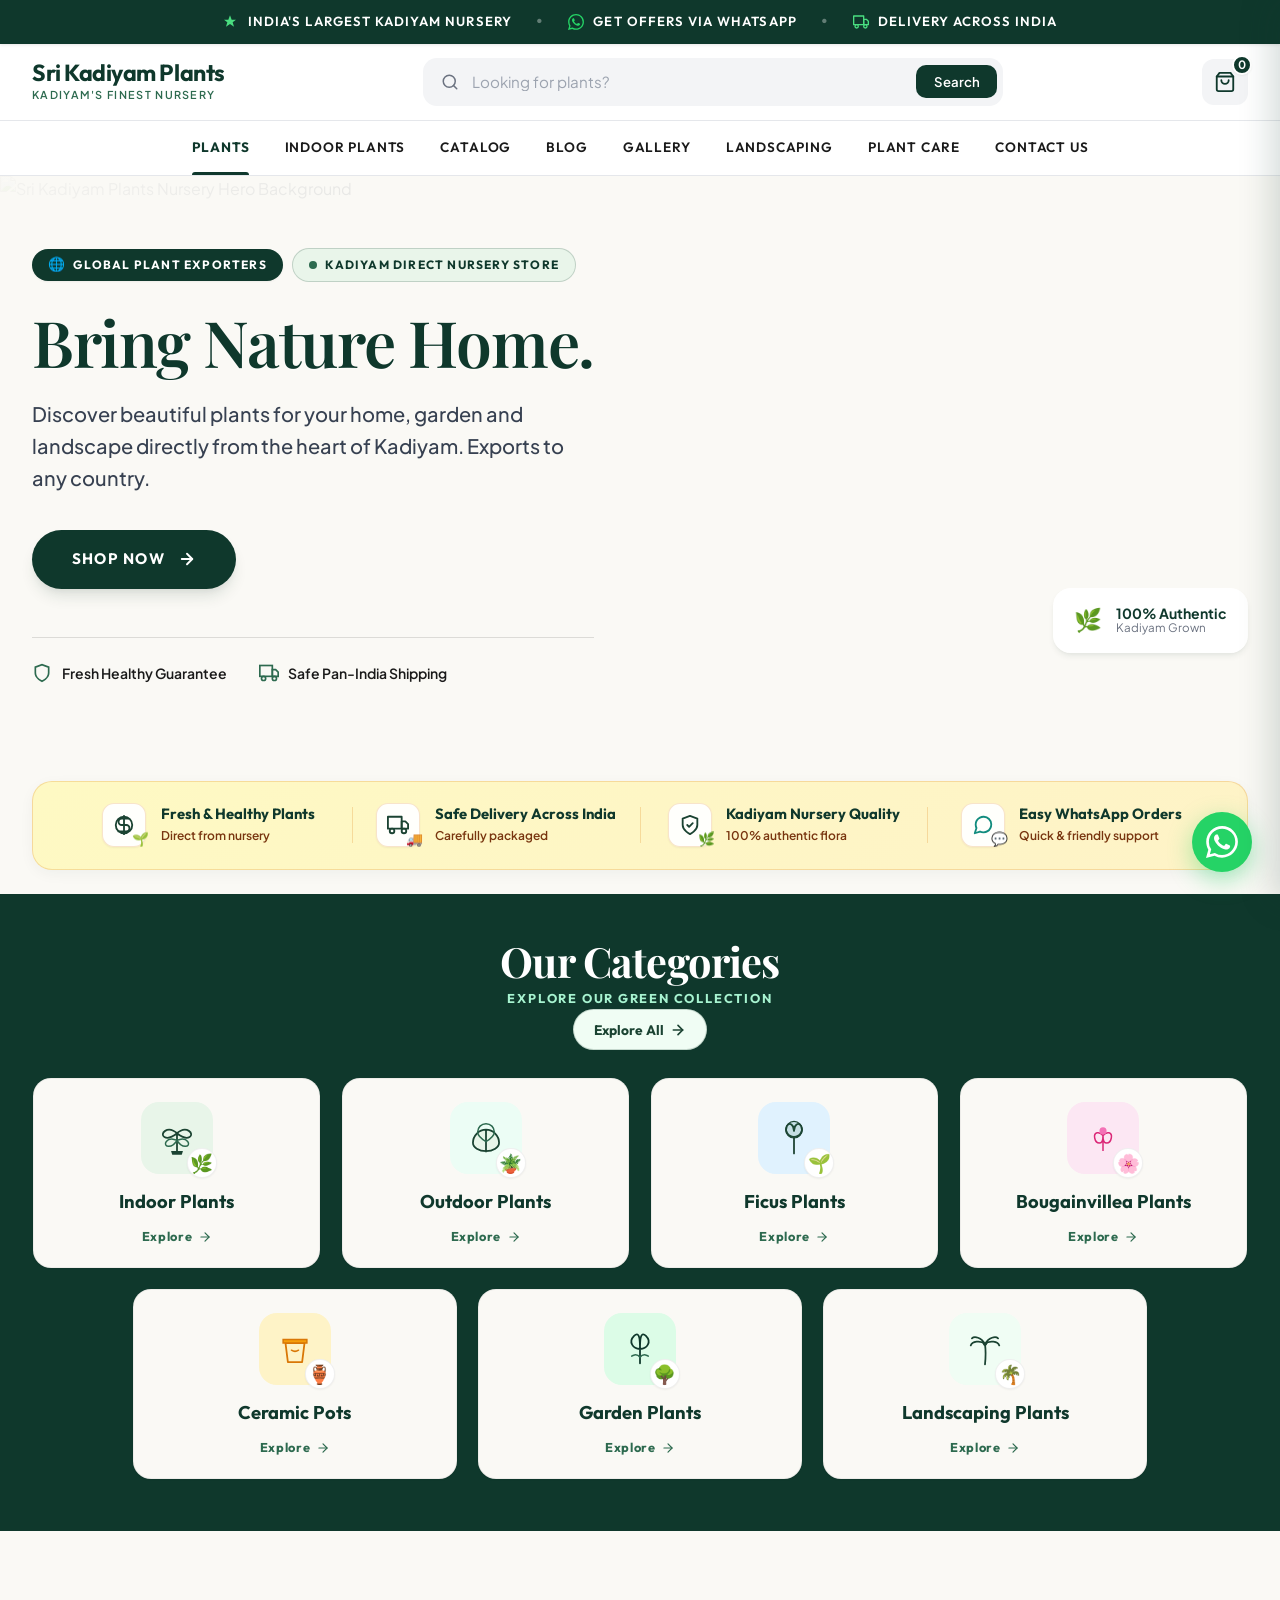
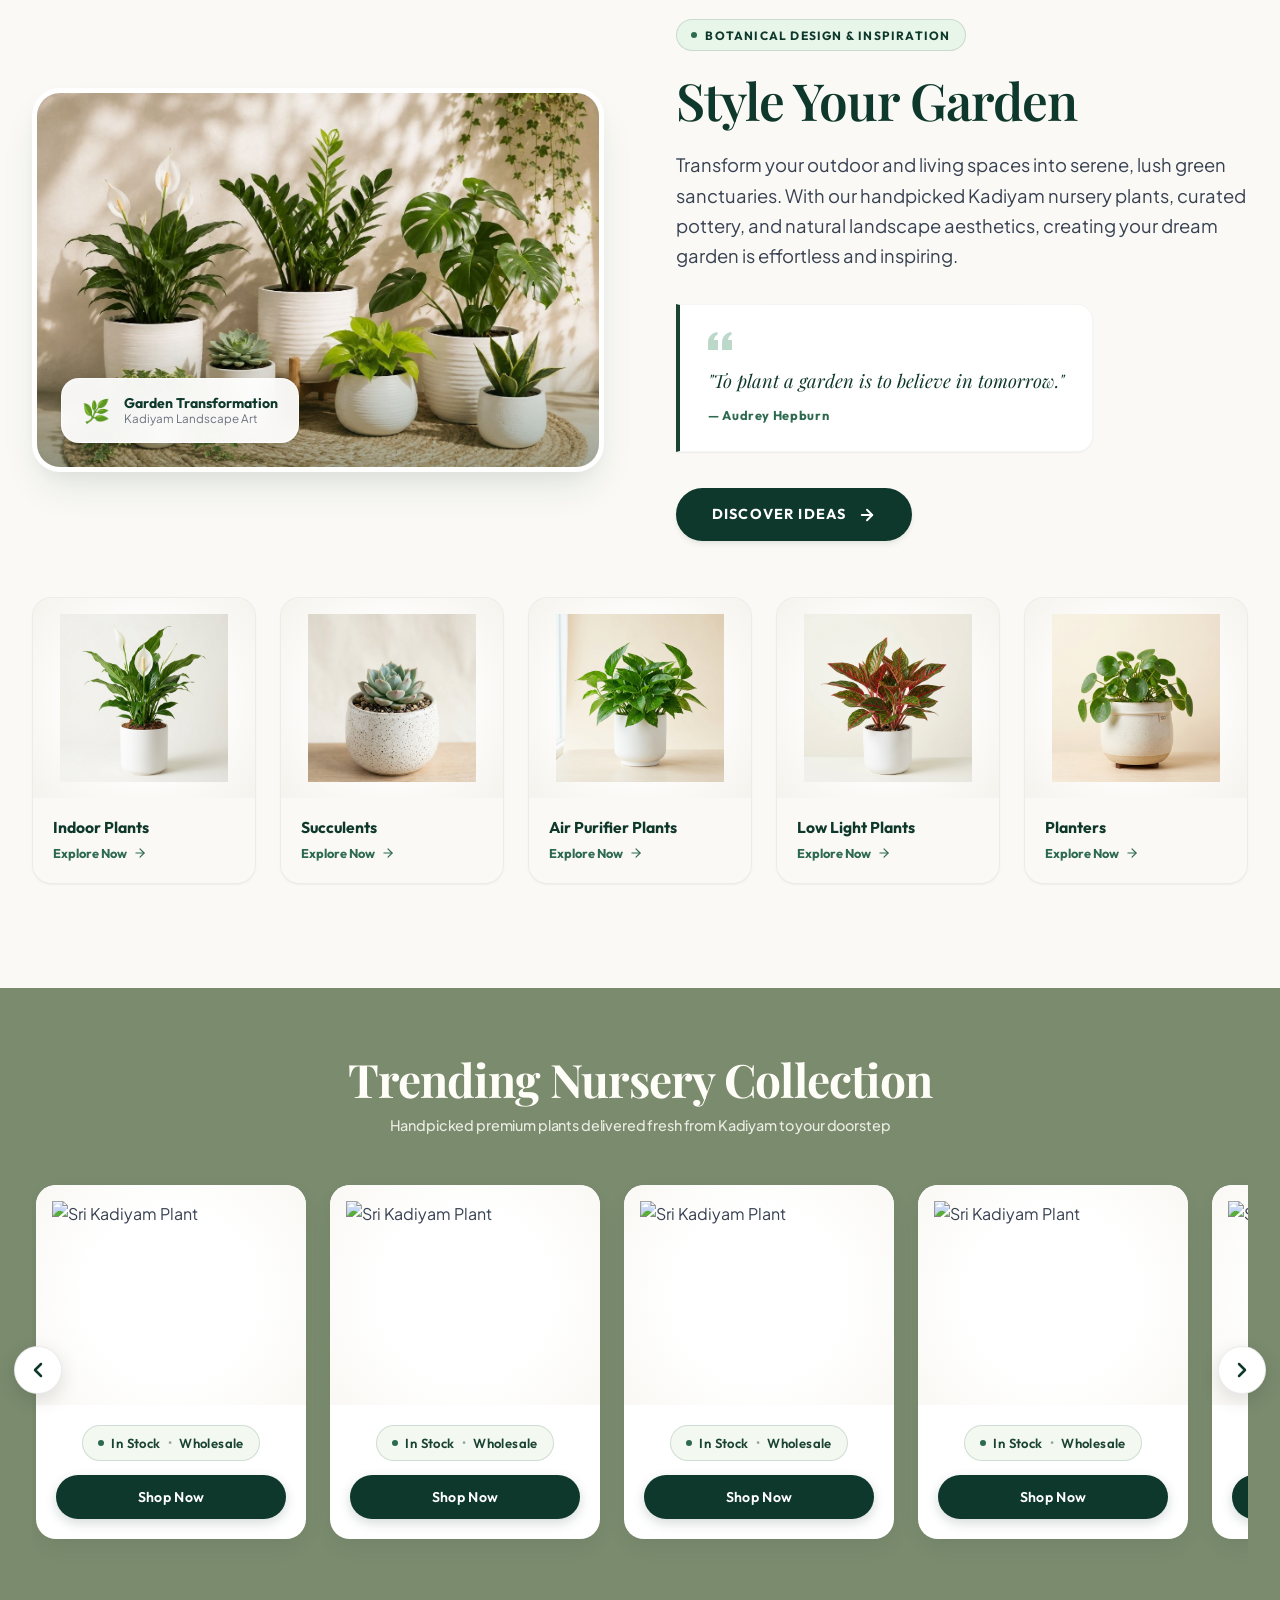
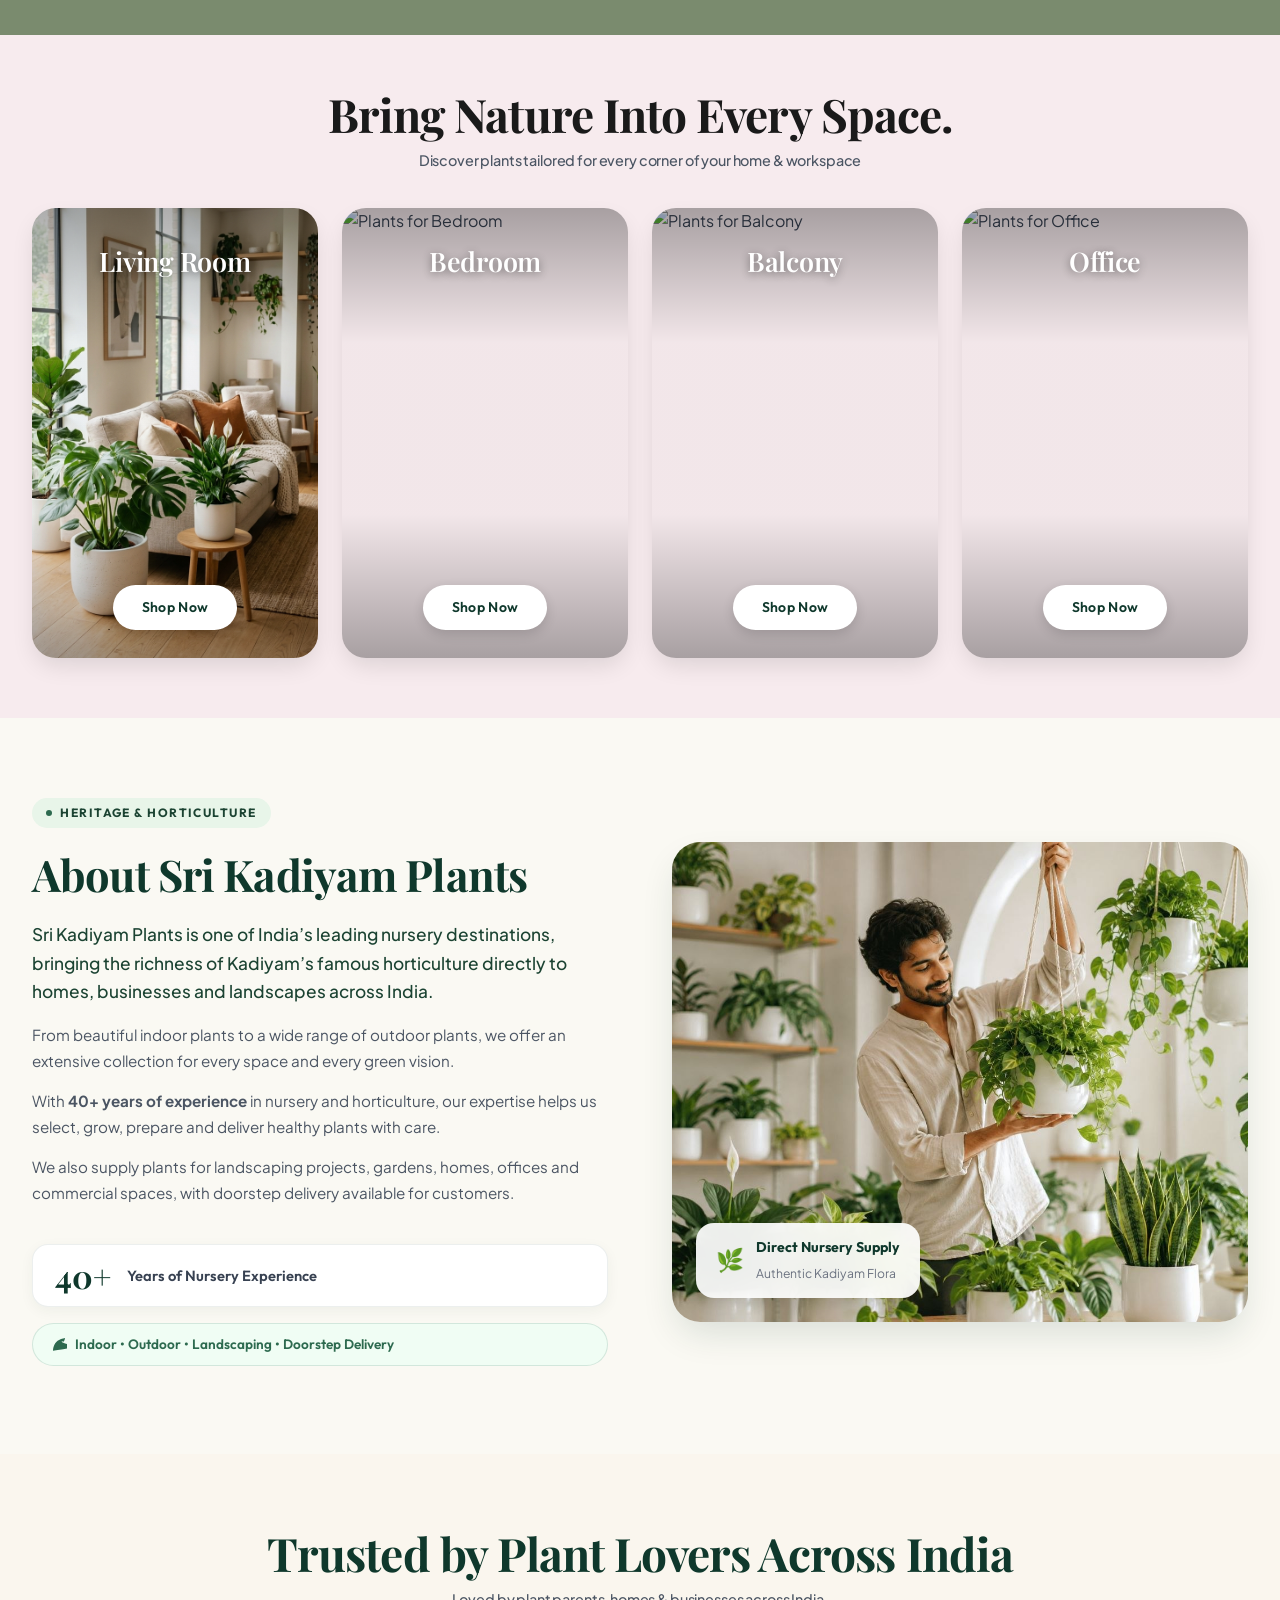
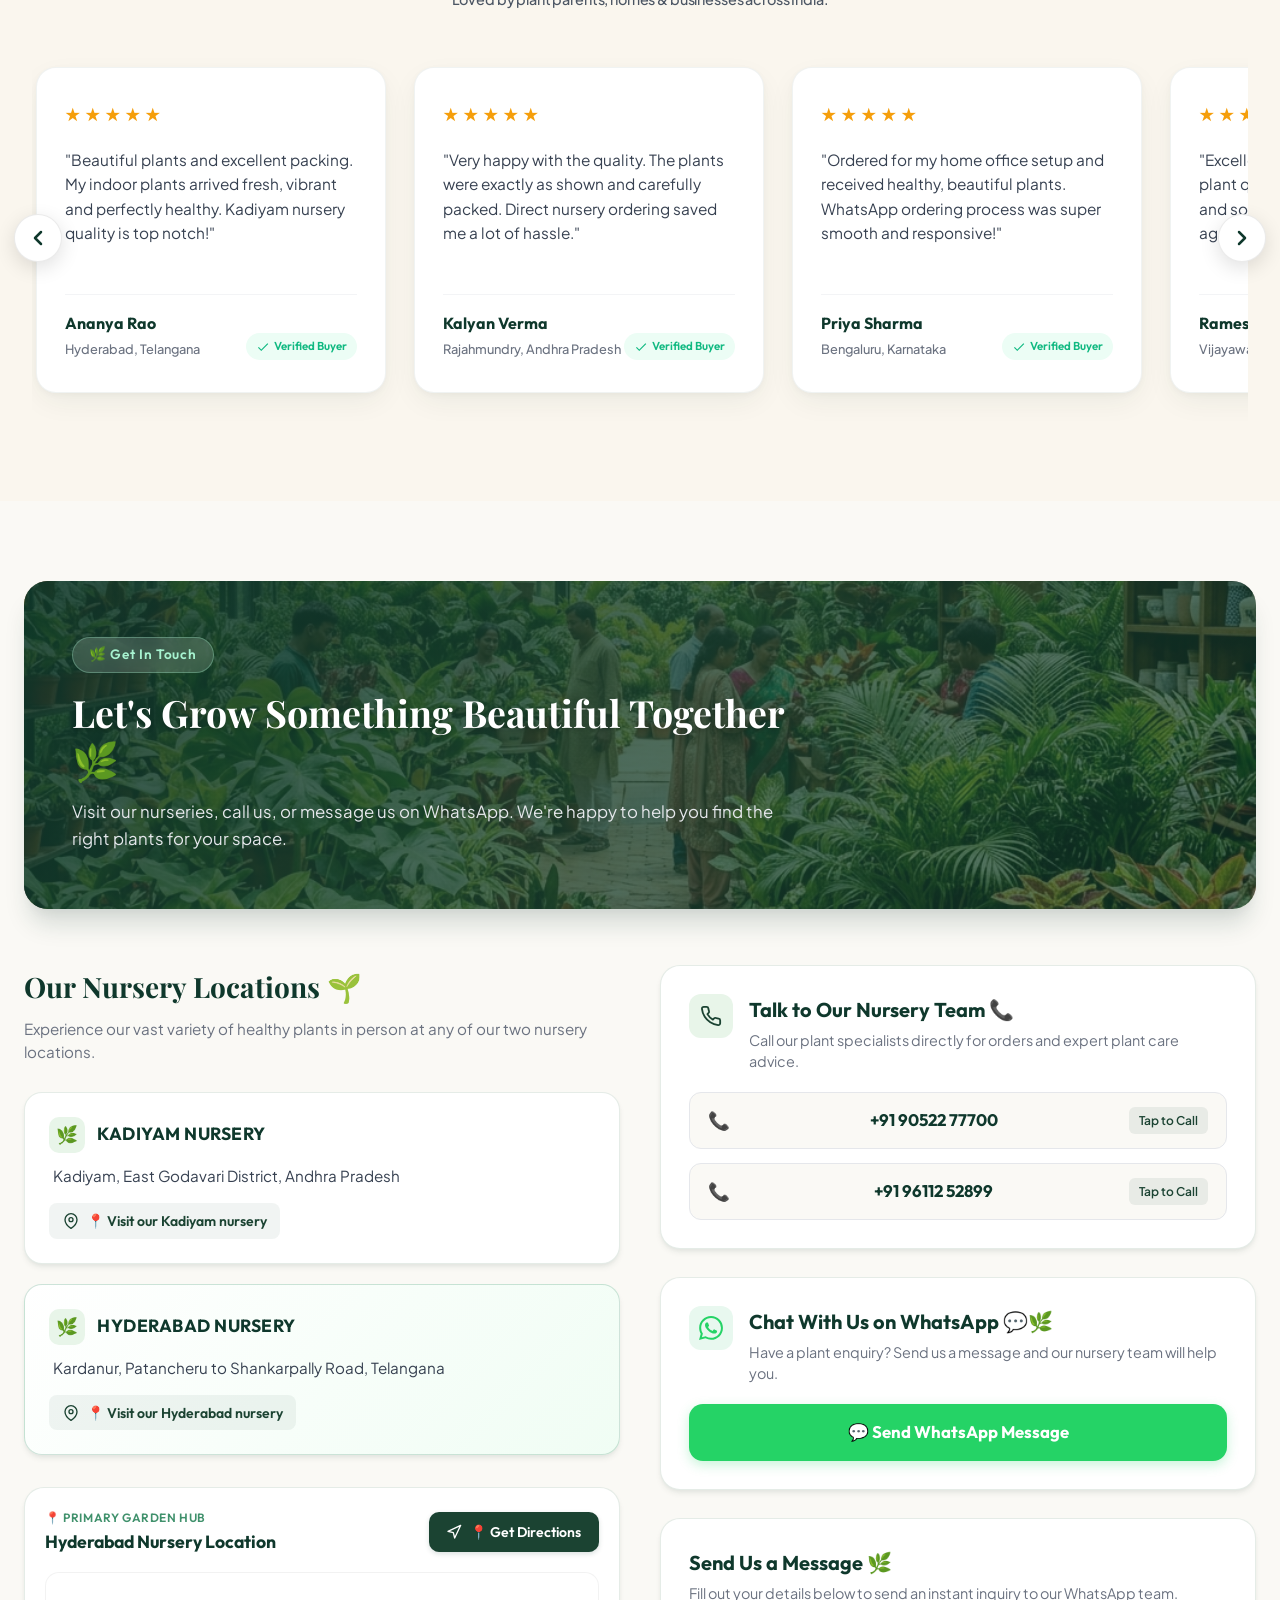
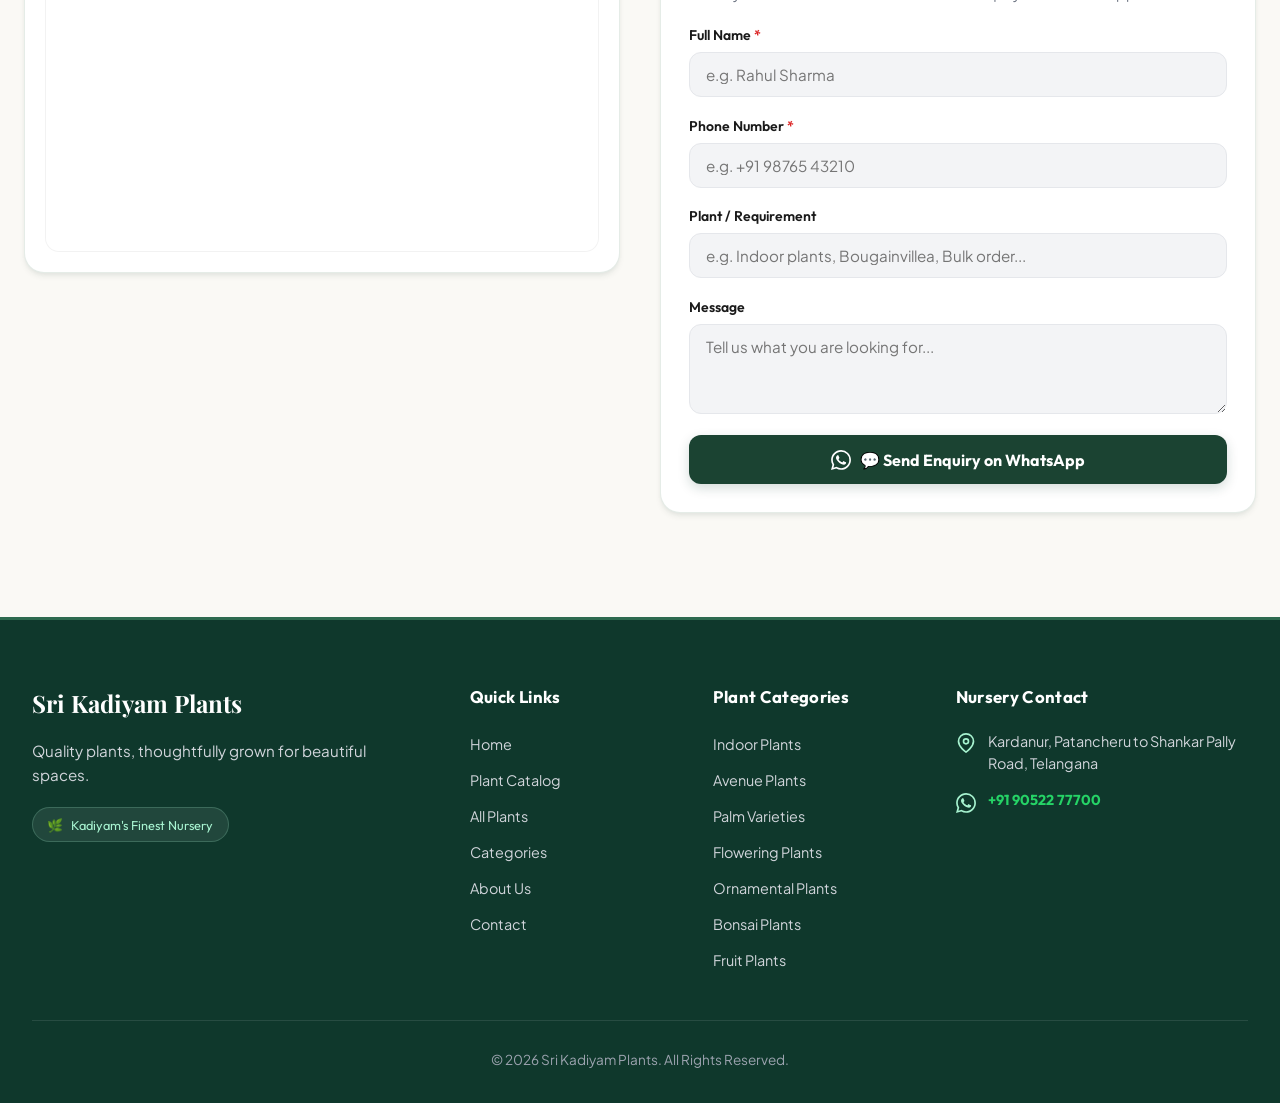
==== commit a423211d: "Update announcement bar to 'DELIVERY ACROSS INDIA' and hero badge to 'GLOBAL PLANT EXPORTERS'" ====
--- a/index.html
+++ b/index.html
@@ -45,7 +45,7 @@
             <circle cx="5.5" cy="18.5" r="2.5"></circle>
             <circle cx="18.5" cy="18.5" r="2.5"></circle>
           </svg>
-          TRANSPORT TO ALL OVER INDIA
+          DELIVERY ACROSS INDIA
         </span>
       </div>
     </div>
@@ -144,7 +144,7 @@
         <div class="hero-badges-row">
           <div class="hero-export-tag">
             <span class="export-icon">🌐</span>
-            EXPORTS TO ANY COUNTRY
+            GLOBAL PLANT EXPORTERS
           </div>
           <div class="hero-badge">
             <span class="badge-dot"></span>
--- a/styles.css
+++ b/styles.css
@@ -2796,15 +2796,17 @@
   }
 
   .category-pills-wrap {
-    justify-content: flex-start;
-    overflow-x: auto;
-    flex-wrap: nowrap;
-    padding-bottom: 0.5rem;
-    scrollbar-width: none;
-  }
-
-  .category-pills-wrap::-webkit-scrollbar {
-    display: none;
+    display: flex;
+    flex-wrap: wrap;
+    justify-content: center;
+    gap: 0.5rem 0.6rem;
+    overflow-x: visible;
+    padding-bottom: 0;
+  }
+
+  .category-pill-btn {
+    padding: 0.5rem 0.95rem;
+    font-size: 0.82rem;
   }
 }
 
@@ -2944,6 +2946,28 @@
   font-weight: 600;
 }
 
+.btn-browse-plants {
+  display: inline-flex;
+  align-items: center;
+  justify-content: center;
+  padding: 0.75rem 1.75rem;
+  background-color: #0F382C;
+  color: #FFFFFF !important;
+  font-family: var(--font-display);
+  font-size: 0.92rem;
+  font-weight: 700;
+  border-radius: 9999px;
+  text-decoration: none;
+  margin-top: 0.5rem;
+  box-shadow: 0 4px 14px rgba(15, 56, 44, 0.2);
+  transition: all 0.2s ease;
+}
+
+.btn-browse-plants:hover {
+  background-color: #1B4332;
+  transform: translateY(-2px);
+}
+
 /* Cart Item Row */
 .cart-item-row {
   display: flex;
@@ -5312,6 +5336,23 @@
     width: 100% !important;
   }
 
+  .cart-drawer {
+    top: 0 !important;
+    right: 0 !important;
+    bottom: 0 !important;
+    left: auto !important;
+    width: 88% !important;
+    max-width: 360px !important;
+    height: 100% !important;
+    height: 100dvh !important;
+    transform: translateX(100%) !important;
+    box-shadow: -6px 0 28px rgba(15, 56, 44, 0.25);
+  }
+
+  .cart-drawer.open {
+    transform: translateX(0) !important;
+  }
+
   .announcement-bar {
     padding: 0.35rem 0.5rem;
     font-size: 0.72rem;
